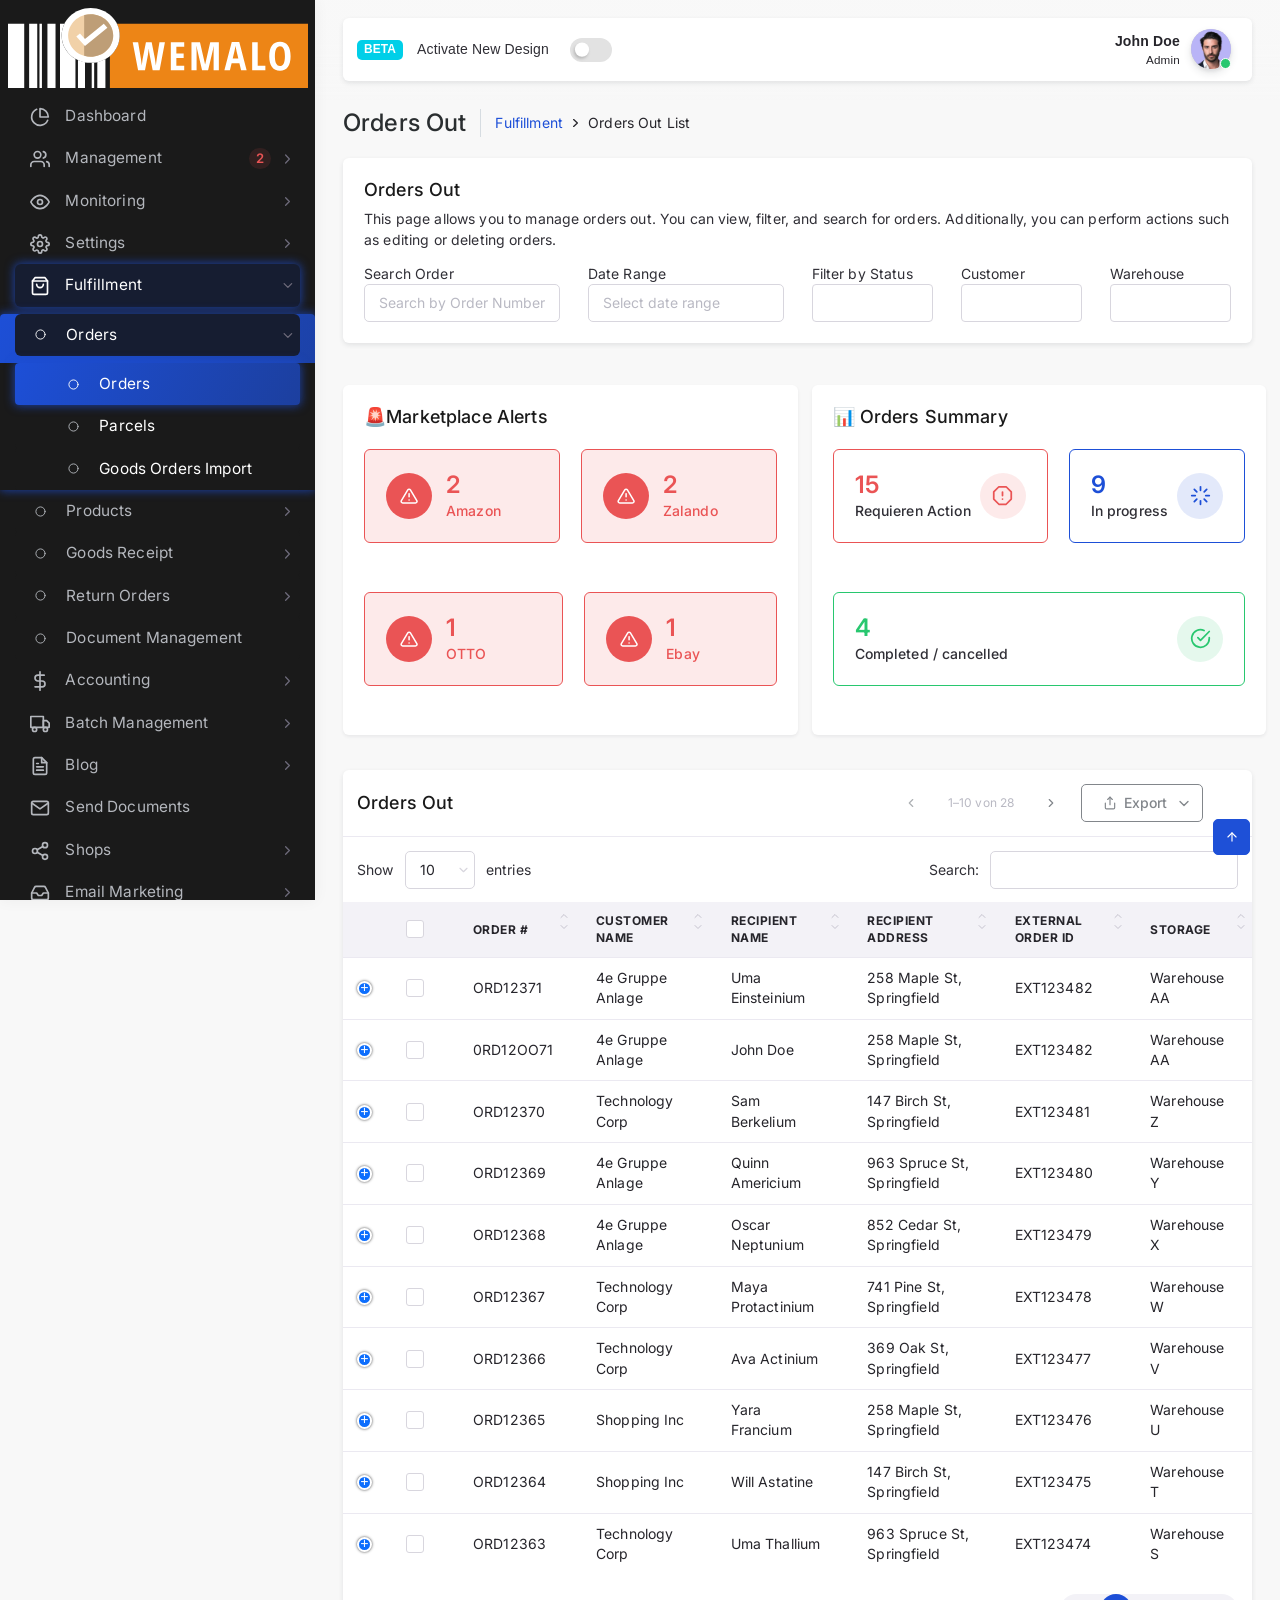
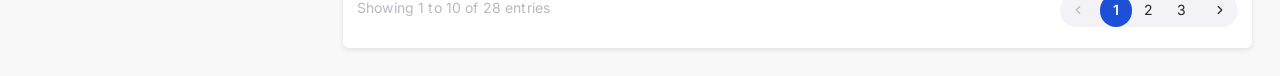
==== starter-kit/ltr/vertical-menu-template-semi-dark/ordersAdmin.html @ 0fb321f6 ""main"" ====
<!DOCTYPE html>
<html class="loading semi-dark-layout" lang="en" data-layout="semi-dark-layout" data-textdirection="ltr">
<!-- BEGIN: Head--> 

<head>
    <meta http-equiv="Content-Type" content="text/html; charset=UTF-8">
    <meta http-equiv="X-UA-Compatible" content="IE=edge">
    <meta name="viewport" content="width=device-width,initial-scale=1.0,user-scalable=0,minimal-ui">
    <title> Wemalo Action Board</title>
    <link rel="apple-touch-icon" href="../../../app-assets/images/ico/apple-icon-120.png">
    <link rel="shortcut icon" type="image/x-icon" href="../../../app-assets/images/ico/favicon.ico">
    <link href="https://fonts.googleapis.com/css2?family=Inter:ital,wght@0,300;0,400;0,500;0,600;1,400;1,500;1,600" rel="stylesheet">

    <!-- BEGIN: Vendor CSS-->
    <link rel="stylesheet" type="text/css" href="../../../app-assets/vendors/css/vendors.min.css">
    <link rel="stylesheet" type="text/css" href="../../../app-assets/vendors/css/vendors.min.css">
    <link rel="stylesheet" type="text/css" href="../../../app-assets/vendors/css/tables/datatable/dataTables.bootstrap5.min.css">
    <link rel="stylesheet" type="text/css" href="../../../app-assets/vendors/css/tables/datatable/responsive.bootstrap5.min.css">
    <link rel="stylesheet" type="text/css" href="../../../app-assets/vendors/css/tables/datatable/buttons.bootstrap5.min.css">
    <link rel="stylesheet" type="text/css" href="../../../app-assets/vendors/css/tables/datatable/rowGroup.bootstrap5.min.css">
    <link rel="stylesheet" type="text/css" href="../../../app-assets/vendors/css/pickers/flatpickr/flatpickr.min.css">
    <link rel="stylesheet" type="text/css" href="../../../app-assets/vendors/css/forms/select/select2.min.css">
    <!-- END: Vendor CSS-->

    <!-- BEGIN: Theme CSS-->
    <link rel="stylesheet" type="text/css" href="../../../app-assets/css/bootstrap.css">
    <link rel="stylesheet" type="text/css" href="../../../app-assets/css/bootstrap-extended.css">
    <link rel="stylesheet" type="text/css" href="../../../app-assets/css/colors.css">
    <link rel="stylesheet" type="text/css" href="../../../app-assets/css/components.css">
    <link rel="stylesheet" type="text/css" href="../../../app-assets/css/themes/semi-dark-layout.css">

    <!-- BEGIN: Page CSS-->
    <link rel="stylesheet" type="text/css" href="../../../app-assets/css/core/menu/menu-types/vertical-menu.css">
    <link rel="stylesheet" type="text/css" href="../../../app-assets/css/themes/semi-dark-layout.css">
    <!-- END: Page CSS-->

    <!-- BEGIN: Custom CSS-->
        <link rel="stylesheet" type="text/css" href="../../../../assets/css/style.css">
    <link rel="stylesheet" type="text/css" href="https://cdn.jsdelivr.net/npm/daterangepicker/daterangepicker.css" />
    <link href="https://cdn.jsdelivr.net/npm/select2@4.1.0-rc.0/dist/css/select2.min.css" rel="stylesheet" />
    

    <!-- END: Custom CSS-->

</head>
<!-- END: Head-->

<!-- BEGIN: Body-->

<body class="vertical-layout vertical-menu-modern  navbar-floating footer-static  " data-open="click" data-menu="vertical-menu-modern" data-col="">

    <!-- BEGIN: Header-->
    <nav class="header-navbar navbar navbar-expand-lg align-items-center floating-nav navbar-light navbar-shadow">
        <div class="navbar-container d-flex content">
            <div class="bookmark-wrapper d-flex align-items-center">
                <ul class="nav navbar-nav d-xl-none">
                    <li class="nav-item"><a class="nav-link menu-toggle" href="#"><i class="ficon" data-feather="menu"></i></a></li>
                </ul>
            </div>
                       <!-- ▼▼▼ NEW DESIGN TOGGLE ▼▼▼ -->
            <div class="bookmark-wrapper d-flex align-items-center">
                <ul class="nav navbar-nav align-items-center">
                    <li class="nav-item d-flex align-items-center">
                        <div class="d-flex align-items-end me-2">
                            <span class="badge bg-info me-1">BETA</span>
                            <span class="toggle-label user-name">Activate New Design</span>
                        </div>
                        <div class="form-check form-switch">
                            <input class="form-check-input" type="checkbox" role="switch" id="new-design-switch-nav">
                        </div>
                    </li>
                </ul>
            </div>
                
                <!-- ▲▲▲ END NEW DESIGN TOGGLE▲▲ -->
            <ul class="nav navbar-nav align-items-center ms-auto">
                <li class="nav-item dropdown dropdown-user"><a class="nav-link dropdown-toggle dropdown-user-link" id="dropdown-user" href="#" data-bs-toggle="dropdown" aria-haspopup="true" aria-expanded="false">
                        <div class="user-nav d-sm-flex d-none"><span class="user-name fw-bolder">John Doe</span><span class="user-status">Admin</span></div><span class="avatar"><img class="round" src="../../../app-assets/images/portrait/small/avatar-s-11.jpg" alt="avatar" height="40" width="40"><span class="avatar-status-online"></span></span>
                    </a>
                    <div class="dropdown-menu dropdown-menu-end" aria-labelledby="dropdown-user"><a class="dropdown-item" href="#"><i class="me-50" data-feather="user"></i> Profile</a><a class="dropdown-item" href="#"><i class="me-50" data-feather="help-circle"></i> FAQ</a><a class="dropdown-item" href="#"><i class="me-50" data-feather="power"></i> Logout</a>
                    </div>
                </li>
            </ul>
        </div>
    </nav>
    <!-- END: Header-->


    <!-- BEGIN: Main Menu-->
    <div class="main-menu menu-fixed menu-dark menu-accordion menu-shadow" data-scroll-to-active="true">
        <div class="navbar-header" style=" background-image: url('../../../../app-assets/images/logo/logo.svg'); background-size: cover; align-content: center; width: 300px; height: 80px; margin-left: 8px; margin-top: 8px;">
        </div>
        <div class="shadow-bottom"></div>
        <div class="main-menu-content">
            <ul class="navigation navigation-main" id="main-menu-navigation" data-menu="menu-navigation">
                <li class=" nav-item"><a class="d-flex align-items-center" href="#"><i data-feather="pie-chart"></i><span class="menu-title text-truncate" data-i18n="Dashboard">Dashboard</span></a>
                </li>
                <li class=" nav-item"><a class="d-flex align-items-center" href="#"><i data-feather="users"></i><span class="menu-title text-truncate" data-i18n="Management">Management</span><span class="badge badge-light-danger rounded-pill ms-auto me-1">2</span></a>
                    <ul class="menu-content">
                        <li><a class="d-flex align-items-center" href="#"><i data-feather="circle"></i><span class="menu-item text-truncate" data-i18n="Warehouse">Warehouse</span></a>
                        </li>
                        <li><a class="d-flex align-items-center" href="#"><i data-feather="circle"></i><span class="menu-item text-truncate" data-i18n="Clients">Clients</span></a>
                        </li>
                        <li><a class="d-flex align-items-center" href="#"><i data-feather="circle"></i><span class="menu-item text-truncate" data-i18n="Aministrators">Administrators</span></a>
                        </li>
                    </ul>
                </li>
                <li class=" nav-item"><a class="d-flex align-items-center" href="#"><i data-feather="eye"></i><span class="menu-title text-truncate" data-i18n="Monitoring">Monitoring</span></a>
                    <ul class="menu-content">
                        <li><a class="d-flex align-items-center" href="#"><i data-feather="circle"></i><span class="menu-item text-truncate" data-i18n="Item Failed">Item Failed</span></a>
                        </li>
                    </ul>
                </li>
                <li class=" nav-item"><a class="d-flex align-items-center" href="#"><i data-feather="settings"></i><span class="menu-title text-truncate" data-i18n="Settings">Settings</span></a>
                    <ul class="menu-content">
                        <li><a class="d-flex align-items-center" href="#"><i data-feather="circle"></i><span class="menu-item text-truncate" data-i18n="Aplication Configuratiod">Aplication Configuration</span></a></li>
                        <li><a class="d-flex align-items-center" href="#"><i data-feather="circle"></i><span class="menu-item text-truncate" data-i18n="Role Management">Role Management</span></a></li>
                        <li><a class="d-flex align-items-center" href="#"><i data-feather="circle"></i><span class="menu-item text-truncate" data-i18n="Wemalo Instances">Wemalo Instances</span></a></li>
                        <li><a class="d-flex align-items-center" href="#"><i data-feather="circle"></i><span class="menu-item text-truncate" data-i18n="Bookmark Infod">Bookmark Info</span></a></li>
                        <li><a class="d-flex align-items-center" href="#"><i data-feather="circle"></i><span class="menu-item text-truncate" data-i18n="Email Template">Email Template</span></a></li>
                        <li><a class="d-flex align-items-center" href="#"><i data-feather="circle"></i><span class="menu-item text-truncate" data-i18n="Planio Instances">Planio Instances</span></a></li>
                        <li><a class="d-flex align-items-center" href="#"><i data-feather="circle"></i><span class="menu-item text-truncate" data-i18n="Translation Configurator">Translation Configurator</span></a></li>
                        <li><a class="d-flex align-items-center" href="#"><i data-feather="circle"></i><span class="menu-item text-truncate" data-i18n="Groups">Groups</span></a></li>
                        <li><a class="d-flex align-items-center" href="#"><i data-feather="circle"></i><span class="menu-item text-truncate" data-i18n="Import Templates">Import Templates</span></a></li>
                        <li><a class="d-flex align-items-center" href="#"><i data-feather="circle"></i><span class="menu-item text-truncate" data-i18n="Bill Position">Bill Position</span></a></li>
                    </ul>
                </li>
                <li class=" active nav-item"><a class="d-flex align-items-center has-sub" href="#"><i data-feather="shopping-bag"></i><span class="menu-title text-truncate" data-i18n="Settings">Fulfillment</span></a>
                    <ul class="menu-content">
                        <li class="active"><a class="d-flex align-items-cente" href="#"><i data-feather="circle"></i><span class="menu-item text-truncate" data-i18n="Orders">Orders</span></a>
                            <ul class="menu-content">
                                <li class="active">
                                    <a class="d-flex align-items-center" href="../../../starter-kit/ltr/vertical-menu-template-semi-dark/ordersAdmin.html"><i data-feather="circle"></i><span class="menu-item text-truncate" data-i18n="Orders">Orders</span></a>
                                </li>
                                <li>
                                    <a class="d-flex align-items-center" href="../../../starter-kit/ltr/vertical-menu-template-semi-dark/parcelsAdmin.html"><i data-feather="circle"></i><span class="menu-item text-truncate" data-i18n="Parcels">Parcels</span></a>
                                </li>
                                <li>
                                    <a class="d-flex align-items-center" href="#"><i data-feather="circle"></i><span class="menu-item text-truncate" data-i18n="Goods Orders Import">Goods Orders Import</span></a>
                                </li>
                            </ul>   
                        </li>
                        <li><a class="d-flex align-items-cente" href="#"><i data-feather="circle"></i><span class="menu-item text-truncate" data-i18n="Products">Products</span></a>
                            <ul class="menu-content">
                                <li>
                                    <a class="d-flex align-items-center" href="../../../starter-kit/ltr/vertical-menu-template-semi-dark/products/products-list-Admin.html"><i data-feather="circle"></i><span class="menu-item text-truncate" data-i18n="Product List">Product List</span></a>
                                </li>
                                <li>
                                    <a class="d-flex align-items-center" href="#"><i data-feather="circle"></i><span class="menu-item text-truncate" data-i18n="Inventory List">Inventory list</span></a>
                                </li>
                                <li>
                                    <a class="d-flex align-items-center" href="#"><i data-feather="circle"></i><span class="menu-item text-truncate" data-i18n="GeoData Import">GeoData Import</span></a>
                                </li>
                                <li>
                                    <a class="d-flex align-items-center" href="#"><i data-feather="circle"></i><span class="menu-item text-truncate" data-i18n="Product Import">Product Import</span></a>
                                </li>
                                <li>
                                    <a class="d-flex align-items-center" href="#"><i data-feather="circle"></i><span class="menu-item text-truncate" data-i18n="Product Bundle Import">Product Bundle Import</span></a>
                                </li>
                                <li>
                                    <a class="d-flex align-items-center" href="#"><i data-feather="circle"></i><span class="menu-item text-truncate" data-i18n="Product Attributes">Product Attributes</span></a>
                                </li>
                            </ul>   
                        </li>
                        <li><a class="d-flex align-items-cente" href="#"><i data-feather="circle"></i><span class="menu-item text-truncate" data-i18n="Goods Receipt">Goods Receipt</span></a>
                            <ul class="menu-content">
                                <li>
                                    <a class="d-flex align-items-center" href="#"><i data-feather="circle"></i><span class="menu-item text-truncate" data-i18n="Goods Receipt List">Goods Receipt List</span></a>
                                </li>
                                <li>
                                    <a class="d-flex align-items-center" href="#"><i data-feather="circle"></i><span class="menu-item text-truncate" data-i18n="Goods Receipt Import">Goods Receipt Import</span></a>
                                </li>
                            </ul>   
                        </li>
                        <li><a class="d-flex align-items-cente" href="#"><i data-feather="circle"></i><span class="menu-item text-truncate" data-i18n="Return Orders">Return Orders</span></a>
                            <ul class="menu-content">
                                <li>
                                    <a class="d-flex align-items-center" href="#"><i data-feather="circle"></i><span class="menu-item text-truncate" data-i18n="Return Order List">Return Order List</span></a>
                                </li>
                            </ul>   
                        </li>
                        <li>
                            <a class="d-flex align-items-center" href="#"><i data-feather="circle"></i><span class="menu-item text-truncate" data-i18n="Document Management">Document Management</span></a>
                        </li>
                    </ul>
                </li>
                <li class=" nav-item"><a class="d-flex align-items-center has-sub" href="#"><i data-feather="dollar-sign"></i><span class="menu-title text-truncate" data-i18n="Accounting">Accounting</span></a>
                    <ul class="menu-content">
                                <li>
                                    <a class="d-flex align-items-center" href="#"><i data-feather="circle"></i><span class="menu-item text-truncate" data-i18n="Cost Overview">Cost Overview</span></a>
                                </li>
                                <li>
                                    <a class="d-flex align-items-center" href="#"><i data-feather="circle"></i><span class="menu-item text-truncate" data-i18n="Invoices">Invoices</span></a>
                                    <ul class="menu-content">
                                        <li>
                                            <a class="d-flex align-items-center" href="#"><i data-feather="circle"></i><span class="menu-item text-truncate" data-i18n="Invoice Preview">Invoice Preview</span></a>
                                        </li>
                                        <li>
                                            <a class="d-flex align-items-center" href="#"><i data-feather="circle"></i><span class="menu-item text-truncate" data-i18n="Custom Invoice">Custom Invoice</span></a>
                                        </li>
                                        <li>
                                            <a class="d-flex align-items-center" href="#"><i data-feather="circle"></i><span class="menu-item text-truncate" data-i18n="Upload Invoice">Upload Invoice</span></a>
                                        </li>
                                        <li>
                                            <a class="d-flex align-items-center" href="#"><i data-feather="circle"></i><span class="menu-item text-truncate" data-i18n="Custom Credit">Custom Credit</span></a>
                                        </li>
                                        <li>
                                            <a class="d-flex align-items-center" href="#"><i data-feather="circle"></i><span class="menu-item text-truncate" data-i18n="Invoice List">Invoice List</span></a>
                                        </li>
                                        <li>
                                            <a class="d-flex align-items-center" href="#"><i data-feather="circle"></i><span class="menu-item text-truncate" data-i18n="Credit List">Credit List</span></a>
                                        </li>
                                    </ul>
                                </li>
                                <li>
                                    <a class="d-flex align-items-center" href="#"><i data-feather="circle"></i><span class="menu-item text-truncate" data-i18n="Templates">Templates</span></a>
                                    <ul class="menu-content">
                                        <li>
                                            <a class="d-flex align-items-center" href="#"><i data-feather="circle"></i><span class="menu-item text-truncate" data-i18n="Invoice Templates">Invoice Templates</span></a>
                                        </li>
                                        <li>
                                            <a class="d-flex align-items-center" href="#"><i data-feather="circle"></i><span class="menu-item text-truncate" data-i18n="Packaging Materials">Packaging Materials</span></a>
                                        </li>
                                        <li>
                                            <a class="d-flex align-items-center" href="#"><i data-feather="circle"></i><span class="menu-item text-truncate" data-i18n="Shipping Dispatchers">Shipping Dispatchers</span></a>
                                        </li>
                                        <li>
                                            <a class="d-flex align-items-center" href="#"><i data-feather="circle"></i><span class="menu-item text-truncate" data-i18n="Shipping Dispatcher Import Prices">Shipping Dispatcher Import Prices</span></a>
                                        </li>
                                        <li>
                                            <a class="d-flex align-items-center" href="#"><i data-feather="circle"></i><span class="menu-item text-truncate" data-i18n="Import Shipping Dispatcher Prices">Import Shipping Dispatcher Prices</span></a>
                                        </li>
                                        <li>
                                            <a class="d-flex align-items-center" href="#"><i data-feather="circle"></i><span class="menu-item text-truncate" data-i18n="Performed Services">Performed Services</span></a>
                                        </li>
                                    </ul>
                                </li>
                                <li>
                                    <a class="d-flex align-items-center" href="#"><i data-feather="circle"></i><span class="menu-item text-truncate" data-i18n="Receipts">Receipts</span></a>
                                </li>
                                <li>
                                    <a class="d-flex align-items-center" href="#"><i data-feather="circle"></i><span class="menu-item text-truncate" data-i18n="Aditional Customs Services">Aditional Customs Services</span></a>
                                </li>
                    </ul> 
                </li>
                <li class=" nav-item"><a class="d-flex align-items-center has-sub" href="#"><i data-feather="truck"></i><span class="menu-title text-truncate" data-i18n="Batch Management">Batch Management</span></a>
                    <ul class="menu-content">
                        <li><a class="d-flex align-items-center" href="#"><i data-feather="circle"></i><span class="menu-item text-truncate" data-i18n="Batch Inventory">Batch Inventory</span></a>
                        </li>
                        <li><a class="d-flex align-items-center" href="#"><i data-feather="circle"></i><span class="menu-item text-truncate" data-i18n="List Batch & BBD Report">List Batch & BBD Report</span></a>
                        </li>
                        <li><a class="d-flex align-items-center" href="#"><i data-feather="circle"></i><span class="menu-item text-truncate" data-i18n="New Batch & BBD Reportt">New Batch & BBD Report</span></a>
                        </li>
                    </ul>
                </li>
                <li class=" nav-item"><a class="d-flex align-items-center has-sub" href="#"><i data-feather="file-text"></i><span class="menu-title text-truncate" data-i18n="Blog">Blog</span></a>
                    <ul class="menu-content">
                        <li><a class="d-flex align-items-center" href="#"><i data-feather="circle"></i><span class="menu-item text-truncate" data-i18n="Blog Posts">Blog Posts</span></a>
                            <ul class="menu-content">
                                <li><a class="d-flex align-items-center" href="#"><i data-feather="circle"></i><span class="menu-item text-truncate" data-i18n="Blog">Blog</span></a>
                                </li>
                                <li><a class="d-flex align-items-center" href="#"><i data-feather="circle"></i><span class="menu-item text-truncate" data-i18n="FAQ">FAQ</span></a>
                                </li>
                            </ul>
                        </li>
                        <li><a class="d-flex align-items-center" href="#"><i data-feather="circle"></i><span class="menu-item text-truncate" data-i18n="New Blog Post">New Blog Post</span></a>
                        </li>
                    </ul>
                </li>
                <li class=" nav-item"><a class="d-flex align-items-center" href="#"><i data-feather="mail"></i><span class="menu-title text-truncate" data-i18n="Send Documents">Send Documents</span></a>
                </li>
                <li class=" nav-item"><a class="d-flex align-items-center" href="#"><i data-feather="share-2"></i><span class="menu-title text-truncate" data-i18n="Shops">Shops</span></a>
                    <ul class="menu-content">
                        <li><a class="d-flex align-items-center" href="#"><i data-feather="circle"></i><span class="menu-item text-truncate" data-i18n="JTL Connector">JTL Connector</span></a>
                        </li>
                        <li><a class="d-flex align-items-center" href="#"><i data-feather="circle"></i><span class="menu-item text-truncate" data-i18n="Shops Configurations">Shops Configurations</span></a>
                        </li>
                    </ul>
                </li>
                <li class=" nav-item"><a class="d-flex align-items-center has-sub" href="#"><i data-feather="inbox"></i><span class="menu-title text-truncate" data-i18n="Email Marketing">Email Marketing</span></a>
                    <ul class="menu-content">
                        <li><a class="d-flex align-items-center" href="#"><i data-feather="circle"></i><span class="menu-item text-truncate" data-i18n="Send Email">Send Email</span></a>
                        </li>
                        <li><a class="d-flex align-items-center" href="#"><i data-feather="circle"></i><span class="menu-item text-truncate" data-i18n="Email Group">Email Group</span></a>
                        </li>
                    </ul>
                </li>
                <li class=" nav-item"><a class="d-flex align-items-center has-sub" href="#"><i data-feather="shuffle"></i><span class="menu-title text-truncate" data-i18n="Product Stocks Transfer">Product Stocks Transfer</span></a>
                    <ul class="menu-content">
                        <li><a class="d-flex align-items-center" href="#"><i data-feather="circle"></i><span class="menu-item text-truncate" data-i18n="From another WEMALO">From another WEMALO</span></a>
                        </li>
                        <li><a class="d-flex align-items-center" href="#"><i data-feather="circle"></i><span class="menu-item text-truncate" data-i18n="From CVS data">From CVS data</span></a>
                        </li>
                    </ul>
                </li>
                <li class=" nav-item"><a class="d-flex align-items-center has-sub" href="#"><i data-feather="file-text"></i><span class="menu-title text-truncate" data-i18n="Reporting Area">Reporting Area</span></a>
                </li>
                <li class=" nav-item"><a class="d-flex align-items-center has-sub" href="#"><i data-feather="life-buoy"></i><span class="menu-title text-truncate" data-i18n="Support">Support</span></a>
                    <ul class="menu-content">
                        <li><a class="d-flex align-items-center" href="#"><i data-feather="circle"></i><span class="menu-item text-truncate" data-i18n="Ticket List">Ticket List </span></a>
                        </li>
                        <li><a class="d-flex align-items-center" href="#"><i data-feather="circle"></i><span class="menu-item text-truncate" data-i18n="Ticket Request">Ticket Request</span></a>
                        </li>
                    </ul>
                </li>
                <li class=" nav-item"><a class="d-flex align-items-center has-sub" href="#"><i data-feather="help-circle"></i><span class="menu-title text-truncate" data-i18n="FAQ">FAQ</span></a>
                </li>
                <li class=" nav-item"><a class="d-flex align-items-center has-sub" href="#"><i data-feather="file-text"></i><span class="menu-title text-truncate" data-i18n="Guideline">Guideline</span></a>
                </li>
            </ul>
        </div>
    </div>
    <!-- END: Main Menu-->

    <!-- BEGIN: Content-->
    <div class="app-content content ">
        <div class="content-overlay"></div>
        <div class="header-navbar-shadow"></div>
        <div class="content-wrapper">
            <div class="content-header row">
                <div class="content-header-left col-md-9 col-12 mb-2">
                    <div class="row breadcrumbs-top">
                        <div class="col-12">
                            <h2 class="content-header-title float-start mb-0">Orders Out</h2>
                            <div class="breadcrumb-wrapper">
                                <ol class="breadcrumb">
                                    <li class="breadcrumb-item"><a href="#">Fulfillment</a>
                                    </li>
                                    <li class="breadcrumb-item active">Orders Out List
                                    </li>
                                </ol>
                            </div>
                        </div>
                    </div>
                </div>
            </div>
            <div class="content-body">
                <!-- filters-->
                <div class="row">  
                    <div class="col-12 mb-50">
                        <div class="card">
                            <div class="card-body">
                                <h4>Orders Out</h4>
                                <p class="card-text">This page allows you to manage orders out. You can view, filter, and search for orders. Additionally, you can perform actions such as editing or deleting orders.</p>
                                <div class="row">
                                    <div class="col-md-3">
                                        <div class="form-group">
                                            <label for="search-order">Search Order</label>
                                            <input type="text" id="search-input" class="form-control" placeholder="Search by Order Number or Customer Name" />
                                        </div>
                                    </div>
                                    
                                    <div class="col-md-3">
                                        <div class="form-group">
                                            <label for="date-range">Date Range</label>
                                            <input type="text" id="date-range" class="form-control advanced-filter-input date-range-picker" placeholder="Select date range">
                                        </div>
                                    </div>
                                    <div class="col-md-2">
                                        <div class="dt-date">
                                            <label for="filter-status">Filter by Status</label>
                                            <select id="status-filter" class="form-select select2" multiple ></select>

                                        </div>
                                    </div>
                                    <div class="col-md-2">
                                        <div class="form-group">
                                            <label for="customer-filter">Customer</label>
                                            <select id="customer-filter" multiple class="form-select select2"></select>
                                        </div>
                                    </div>
                                    <div class="col-2">
                                        <div class="form-group">
                                            <label for="storage-filter">Warehouse</label>
                                            <select id="storage-filter" multiple class="form-select select2"></select>
                                        </div>
                                    </div>  
                                </div>
                            </div>  
                        </div>
                    </div>
                </div>
                <!-- end filters-->
                <!-- filters badges-->
                 <div class="row">
                    <div class="col-12 mb-50">
                        <div id="active-filters" class="d-flex flex-wrap"></div> 
                    </div>
                    <div class="d-flex align-items-center gap-2 flex-wrap">
                        <div id="active-filters" class="d-flex flex-wrap gap-1"></div>
                    </div>
                </div>
                <!-- end filters badges-->
                <!-- Cards Marketplace-->
                <div class="row mb-50 ">
                    <div class="col-12 d-flex align-items-start justify-content-between gap-1">
                        
                        
                        <div class="col-6">
                            <div class="card shadow-sm h-100">
                                <div class="card-header">
                                    <h4 class="card-title">🚨Marketplace Alerts</h4>
                                </div>
                                <div class="card-body">
                                    <div id="marketplace-alert-cards" class="d-flex flex-wrap gap-2">
                                        <p class="text-muted" id="no-marketplace-alerts">There are no critical alerts in the marketplaces.</p>
                                    </div>
                                </div>
                            </div>
                        </div>
                         <div class="col-6">
                            <div class="card shadow-sm h-100">
                                <div class="card-header">
                                    <h4 class="card-title">📊 Orders Summary</h4>
                                </div>
                                <div class="card-body">
                                    <div id="consolidated-cards-container" class="d-flex flex-wrap gap-2">
                                        </div>
                                </div>
                            </div>
                        </div>
                    </div>
                    <div class="col-12 mb-1" id="drill-down-section" style="display: none;">
                        <div class="card shadow-sm mb-0">
                            <div class="card-header">
                                <h4 class="card-title" id="drill-down-title"></h4>
                            </div>
                            <div class="card-body">
                                <div id="drill-down-cards-container" class="d-flex flex-wrap gap-1 mt-0">
                                    </div>
                            </div>
                        </div>
                    </div>
                </div>
                <!--END Cards Marketplace-->
                <div class="row">
                    <!-- Basic table --> 
                    <div class="col-12 d-flex align-items-start justify-content-between">
                        <div class="card">
                            <table class="datatables-basic table" id="orders-table" >
                            <thead>
                                <tr>
                                <th></th>
                                <th></th>
                                <th>id</th>
                                <th>Order #</th>
                                <th>Customer Name</th>
                                <th>Recipient Name</th>
                                <th>Recipient Address</th>
                                <th>External Order Id</th>
                                <th>Storage</th>
                                <th>Openet at</th>
                                <th>Last Update</th>
                                <th>Time Spent</th>
                                <th>Current Update</th>
                                <th>Status</th>
                                <th>Action</th>
                                </tr>
                            </thead>
                            </table>
                        </div>
                        </div>
                    <!--/ Basic table -->
                </div>
                <!-- Modal details-->
                    <div class="modal modal-slide-in sidebar-todo-modal fade" id="orderDetailModal" tabindex="-1" aria-labelledby="orderDetailModalLabel" aria-hidden="true">
                        <div class="modal-dialog sidebar-lg">
                            <div class="modal-content">
                            <div class="modal-header align-items-center">
                                    <h4 id="orderDetailModalLabel">Orden Details:</h4>
                                <div class="todo-item-action d-flex align-items-center justify-content-between ms-auto">
                                    <i data-feather="x" class="cursor-pointer" data-bs-dismiss="modal" stroke-width="3"></i>
                                </div>
                            </div>
                            <div class="modal-body flex-grow-1 pb-sm-0 pb-3">
                                <div class="d-flex justify-content-between align-items-center mb-1 mt-1">
                                    <h3 class="fw-bold">
                                    <span id="modalCustomerName" class="badge badge-light-primary border-primary fw-bold mb-1 al ">Customer Name</span>
                                    </h3>
                                    <a type="button" href="href="orderDetail.html?order_number=${full.order_number} class="btn btn-outline-primary waves-effect mb-1" id=""> <i data-feather="external-link" class="me-25"></i>All details</a>
                                </div>
                                <div class="d-flex justify-content-between align-items-center mb-1">
                                    <div class="d-flex align-items-center">
                                        <h4  class="fw-bold me-1">
                                            <span class="text-primary">Order</span>
                                            <span id="modalOrderNumber"></span>
                                        </h4>
                                        <h5>
                                        <span id="modalStatusBadge" class="badge"></span>
                                        </h5>
                                    </div>
                                    <div id="modal-dynamic-actions" class="d-flex align-items-center gap-25">
                                    </div>

                                </div>
                                <div class="d-flex align-items-start justify-content-between">
                                    <div>
                                    <p class="mb-1"><strong>External Order Id:</strong> <span id="modalExternalOrderId">#EXT12345</span><i data-feather="external-link" class="ms-25"></i></p>
                                    
                                    <p class="mb-1"><strong>Priority:</strong> <span id="modalPriority">High</span></p>
                                    <p class="mb-1"><strong>Marketplace:</strong> <span id="modalMarketplace">Marketplace</span></p>
                                    <p class="mb-1"><strong>Craetion Date:</strong> <span id="modalCreationDate">05.05.2025 12:12</span></p>
                                    </div>
                                    <div class="text-end">
                                    <p class="mb-1"><strong>Tracking N:</strong> <span id="modalTrackingNumber">09985053632911</span><i data-feather="external-link" class="ms-25"></i></p>
                                    <p class="mb-1"><strong>Dispatcher Profile:</strong> <span id="modalDispatcherProfile">-</span></p>
                                    <p class="mb-1"><span id="modalCarrierInfo"><img src="" alt="DHL" class="me-1" height="16"> DHL WaPo mit Retoure</span></p>
                                    </div>
                                </div>
                                <div class="row">
                                    <div id="itemsCol" class="col-lg-8 col-md-8 col-sm-12">
                                       <div class="card shadow-none border-primary mb-2 h-100">
                                            <div class="card-header d-flex align-items-center justify-content-between border-bottom">
                                                <h4 class="fw-bold mb-1">Items</h4>
                                            </div>
                                            <div class="card-body mt-1">
                                                <!-- columns header -->
                                                <div class="d-flex align-items-center justify-content-between mb-50">
                                                    <span class="fw-bold">Article</span>
                                                    <div class="text-end">
                                                        <span class="fw-bold me-3">Qty</span>
                                                        <span class="fw-bold">Unit Price</span>
                                                    </div>
                                                </div>
                                                <!-- items -->
                                                <div id="itemsListContainer"></div>
                                                    <p id="itemsEmptyState" class="text-center text-muted">Any product added.</p>
                                                <nav id="itemsPaginationNav" class="d-flex justify-content-end my-2">
                                                <ul class="pagination pagination-sm mb-0"></ul>
                                                </nav>
                                                <!--total rsume-->
                                                <div class="d-flex justify-content-between border-top pt-2">
                                                    <div><strong>Total Items:</strong> <span id="itemsCount">0</span></div>
                                                    <div><strong>Total Price:</strong> <span id="itemsTotalPrice">0.00</span> €</div>
                                                </div>
                                            </div>
                                        </div>
                                    </div>
                                    <div id="parcelsCol"  class="col-lg-4 col-md-4 col-sm-12">
                                        <div class="card shadow-none border-primary h-100 mb-2">
                                            <div class="card-header  border-bottom">
                                                <div class="d-flex align-items-center justify-content-between">
                                                    <h4 class="fw-bold mb-1">Parcels</h4>
                                                </div>
                                            </div>
                                            <div class="card-body">
                                                <div class="d-flex justify-content-between mt-50">
                                                    <h4>
                                                    <div id="parcelsSummaryBadge" class="badge badge-light-primary border-primary">
                                                        0 Parcels / 0 Items
                                                    </div>
                                                    </h4> 
                                                </div>
                                                <div class="d-flex justify-content-between mt-25 pb-50">
                                                    <div id="parcelsListContainer">  
                                                    </div>
                                                    <p id="parcelsEmptyState" class="text-center text-muted">Any parcels added.</p> 
                                                </div>
                                                <div class="text-end">
                                                    <nav id="parcelsPaginationNav" >
                                                        <ul class="pagination"></ul>
                                                    </nav>
                                                </div>
                                            </div>
                                        </div>
                                    </div>
                                </div>
                            </div>
                            <div class="modal-footer">
                                <div class="me-1 justify-content-between">
                                    <button type="button" class="btn btn-sm btn-flat-secondary" id="modal-prev-order">
                                        <i data-feather="chevron-left"></i>
                                        Previus
                                    </button>
                                    <button type="button" class="btn btn-sm btn-flat-secondary" id="modal-next-order">
                                        Next
                                        <i data-feather="chevron-right"></i>
                                    </button>
                                </div>
                            </div>
                        </div>
                        </div>
                
                    </div>
                <!--end Modal modal details -->
                        <!-- =================================================================
                            CONFIRMATION NEW DESIGN MODAL-
                            ================================================================= -->
                        <div class="modal fade" id="newDesignConfirmModal" tabindex="-1" aria-labelledby="newDesignConfirmModalLabel" aria-hidden="true">
                        <div class="modal-dialog modal-dialog-centered">
                            <div class="modal-content">
                            <div class="modal-header">
                                <h5 class="modal-title" id="newDesignConfirmModalLabel">Switch to the New Design</h5>
                                <button type="button" class="btn-close" data-bs-dismiss="modal" aria-label="Close"></button>
                            </div>
                            <div class="modal-body">
                                <p>The view will be switched to the new version. You can switch back to the current view at any time.</p>
                            </div>
                            <div class="modal-footer">
                                <button type="button" class="btn btn-outline-secondary" data-bs-dismiss="modal">Cancel</button>
                                <button type="button" class="btn btn-primary" id="confirm-new-design-btn">Switch to New Design</button>
                            </div>
                            </div>
                        </div>
                        </div>
                    <!-- ED CONFIRMATION NEW DESIGN MODAL-->
                </div>
            </div>
        </div>
    <!-- END: Content-->

    <div class="sidenav-overlay"></div>
    <div class="drag-target"></div>

    <!-- BEGIN: Footer-->
    <button class="btn btn-primary btn-icon scroll-top" type="button"><i data-feather="arrow-up"></i></button>
    <!-- END: Footer-->

    <!-- BEGIN: Vendor JS-->
    <script src="../../../app-assets/vendors/js/vendors.min.js"></script>
    <!-- BEGIN Vendor JS-->

    <!-- BEGIN: Page Vendor JS-->
     <script src="https://cdnjs.cloudflare.com/ajax/libs/moment.js/2.29.4/moment.min.js"></script>
    <script src="../../../app-assets/vendors/js/tables/datatable/jquery.dataTables.min.js"></script>
    <script src="../../../app-assets/vendors/js/tables/datatable/dataTables.bootstrap5.min.js"></script>
    <script src="../../../app-assets/vendors/js/tables/datatable/dataTables.responsive.min.js"></script>
    <script src="../../../app-assets/vendors/js/tables/datatable/responsive.bootstrap5.min.js"></script>
    <script src="../../../app-assets/vendors/js/tables/datatable/datatables.checkboxes.min.js"></script>
    <script src="../../../app-assets/vendors/js/tables/datatable/datatables.buttons.min.js"></script>
    <script src="../../../app-assets/vendors/js/tables/datatable/jszip.min.js"></script>
    <script src="../../../app-assets/vendors/js/tables/datatable/pdfmake.min.js"></script>
    <script src="../../../app-assets/vendors/js/tables/datatable/vfs_fonts.js"></script>
    <script src="../../../app-assets/vendors/js/tables/datatable/buttons.html5.min.js"></script>
    <script src="../../../app-assets/vendors/js/tables/datatable/buttons.print.min.js"></script>
    <script src="../../../app-assets/vendors/js/tables/datatable/dataTables.rowGroup.min.js"></script>
    <script src="https://cdn.jsdelivr.net/npm/flatpickr"></script>
    <script src="../../../app-assets/vendors/js/forms/select/select2.full.min.js"></script>
     <script src="../../../app-assets/js/scripts/filters/reusable-filters.js"></script>
    <!-- END: Page Vendor JS-->

    <!-- BEGIN: Theme JS-->
    <script src="../../../app-assets/js/core/app-menu.min.js"></script>
    <script src="../../../app-assets/js/core/app.min.js"></script>
    <script src="../../../app-assets/js/scripts/customizer.min.js"></script>
    <!-- END: Theme JS-->

    <!-- BEGIN: Page JS-->
    <script src="../../../../app-assets/vendors/js/pickers/flatpickr/flatpickr.min.js"></script>
        <script type="text/javascript" src="https://cdn.jsdelivr.net/npm/daterangepicker/daterangepicker.min.js"></script>
    
    <script src="../../../app-assets/js/scripts/tables/orders-list.js"></script>
        <script src="../../../app-assets/js/scripts/products/feedback-fab.js"></script>
    
    <script src="../../../app-assets/js/scripts/forms/form-select2.js"></script>
    <!-- END: Page JS-->

    <script>
        $(window).on('load', function() {
            if (feather) {
                feather.replace({
                    width: 14,
                    height: 14
                });
            }
        })
    </script>
</body>
<!-- END: Body-->

</html>
---- app-assets/vendors/css/tables/datatable/responsive.bootstrap5.min.css ----
/* 2.2.9 */
table.dataTable.dtr-inline.collapsed>tbody>tr>td.child,table.dataTable.dtr-inline.collapsed>tbody>tr>th.child,table.dataTable.dtr-inline.collapsed>tbody>tr>td.dataTables_empty{cursor:default !important}table.dataTable.dtr-inline.collapsed>tbody>tr>td.child:before,table.dataTable.dtr-inline.collapsed>tbody>tr>th.child:before,table.dataTable.dtr-inline.collapsed>tbody>tr>td.dataTables_empty:before{display:none !important}table.dataTable.dtr-inline.collapsed>tbody>tr>td.dtr-control,table.dataTable.dtr-inline.collapsed>tbody>tr>th.dtr-control{position:relative;padding-left:30px;cursor:pointer}table.dataTable.dtr-inline.collapsed>tbody>tr>td.dtr-control:before,table.dataTable.dtr-inline.collapsed>tbody>tr>th.dtr-control:before{top:50%;left:5px;height:1em;width:1em;margin-top:-9px;display:block;position:absolute;color:white;border:.15em solid white;border-radius:1em;box-shadow:0 0 .2em #444;box-sizing:content-box;text-align:center;text-indent:0 !important;font-family:"Courier New",Courier,monospace;line-height:1em;content:"+";background-color:#0d6efd}table.dataTable.dtr-inline.collapsed>tbody>tr.parent>td.dtr-control:before,table.dataTable.dtr-inline.collapsed>tbody>tr.parent>th.dtr-control:before{content:"-";background-color:#d33333}table.dataTable.dtr-inline.collapsed.compact>tbody>tr>td.dtr-control,table.dataTable.dtr-inline.collapsed.compact>tbody>tr>th.dtr-control{padding-left:27px}table.dataTable.dtr-inline.collapsed.compact>tbody>tr>td.dtr-control:before,table.dataTable.dtr-inline.collapsed.compact>tbody>tr>th.dtr-control:before{left:4px;height:14px;width:14px;border-radius:14px;line-height:14px;text-indent:3px}table.dataTable.dtr-column>tbody>tr>td.dtr-control,table.dataTable.dtr-column>tbody>tr>th.dtr-control,table.dataTable.dtr-column>tbody>tr>td.control,table.dataTable.dtr-column>tbody>tr>th.control{position:relative;cursor:pointer}table.dataTable.dtr-column>tbody>tr>td.dtr-control:before,table.dataTable.dtr-column>tbody>tr>th.dtr-control:before,table.dataTable.dtr-column>tbody>tr>td.control:before,table.dataTable.dtr-column>tbody>tr>th.control:before{top:50%;left:50%;height:.8em;width:.8em;margin-top:-0.5em;margin-left:-0.5em;display:block;position:absolute;color:white;border:.15em solid white;border-radius:1em;box-shadow:0 0 .2em #444;box-sizing:content-box;text-align:center;text-indent:0 !important;font-family:"Courier New",Courier,monospace;line-height:1em;content:"+";background-color:#0d6efd}table.dataTable.dtr-column>tbody>tr.parent td.dtr-control:before,table.dataTable.dtr-column>tbody>tr.parent th.dtr-control:before,table.dataTable.dtr-column>tbody>tr.parent td.control:before,table.dataTable.dtr-column>tbody>tr.parent th.control:before{content:"-";background-color:#d33333}table.dataTable>tbody>tr.child{padding:.5em 1em}table.dataTable>tbody>tr.child:hover{background:transparent !important}table.dataTable>tbody>tr.child ul.dtr-details{display:inline-block;list-style-type:none;margin:0;padding:0}table.dataTable>tbody>tr.child ul.dtr-details>li{border-bottom:1px solid #efefef;padding:.5em 0}table.dataTable>tbody>tr.child ul.dtr-details>li:first-child{padding-top:0}table.dataTable>tbody>tr.child ul.dtr-details>li:last-child{border-bottom:none}table.dataTable>tbody>tr.child span.dtr-title{display:inline-block;min-width:75px;font-weight:bold}div.dtr-modal{position:fixed;box-sizing:border-box;top:0;left:0;height:100%;width:100%;z-index:100;padding:10em 1em}div.dtr-modal div.dtr-modal-display{position:absolute;top:0;left:0;bottom:0;right:0;width:50%;height:50%;overflow:auto;margin:auto;z-index:102;overflow:auto;background-color:#f5f5f7;border:1px solid black;border-radius:.5em;box-shadow:0 12px 30px rgba(0, 0, 0, 0.6)}div.dtr-modal div.dtr-modal-content{position:relative;padding:1em}div.dtr-modal div.dtr-modal-close{position:absolute;top:6px;right:6px;width:22px;height:22px;border:1px solid #eaeaea;background-color:#f9f9f9;text-align:center;border-radius:3px;cursor:pointer;z-index:12}div.dtr-modal div.dtr-modal-close:hover{background-color:#eaeaea}div.dtr-modal div.dtr-modal-background{position:fixed;top:0;left:0;right:0;bottom:0;z-index:101;background:rgba(0, 0, 0, 0.6)}@media screen and (max-width: 767px){div.dtr-modal div.dtr-modal-display{width:95%}}div.dtr-bs-modal table.table tr:first-child td{border-top:none}
---- app-assets/vendors/css/tables/datatable/buttons.bootstrap5.min.css ----
@keyframes dtb-spinner{100%{transform:rotate(360deg)}}@-o-keyframes dtb-spinner{100%{-o-transform:rotate(360deg);transform:rotate(360deg)}}@-ms-keyframes dtb-spinner{100%{-ms-transform:rotate(360deg);transform:rotate(360deg)}}@-webkit-keyframes dtb-spinner{100%{-webkit-transform:rotate(360deg);transform:rotate(360deg)}}@-moz-keyframes dtb-spinner{100%{-moz-transform:rotate(360deg);transform:rotate(360deg)}}div.dt-button-info{position:fixed;top:50%;left:50%;width:400px;margin-top:-100px;margin-left:-200px;background-color:white;border:2px solid #111;box-shadow:3px 3px 8px rgba(0, 0, 0, 0.3);border-radius:3px;text-align:center;z-index:21}div.dt-button-info h2{padding:.5em;margin:0;font-weight:normal;border-bottom:1px solid #ddd;background-color:#f3f3f3}div.dt-button-info>div{padding:1em}div.dt-button-collection-title{text-align:center;padding:.3em 0 .5em;font-size:.9em}div.dt-button-collection-title:empty{display:none}div.dt-button-collection{position:absolute;z-index:2001}div.dt-button-collection div.dropdown-menu{display:block;z-index:2002;min-width:100%}div.dt-button-collection div.dt-button-collection-title{background-color:white;border:1px solid rgba(0, 0, 0, 0.15)}div.dt-button-collection.fixed{position:fixed;top:50%;left:50%;margin-left:-75px;border-radius:0}div.dt-button-collection.fixed.two-column{margin-left:-200px}div.dt-button-collection.fixed.three-column{margin-left:-225px}div.dt-button-collection.fixed.four-column{margin-left:-300px}div.dt-button-collection>:last-child{display:block !important;-webkit-column-gap:8px;-moz-column-gap:8px;-ms-column-gap:8px;-o-column-gap:8px;column-gap:8px}div.dt-button-collection>:last-child>*{-webkit-column-break-inside:avoid;break-inside:avoid}div.dt-button-collection.two-column{width:400px}div.dt-button-collection.two-column>:last-child{padding-bottom:1px;-webkit-column-count:2;-moz-column-count:2;-ms-column-count:2;-o-column-count:2;column-count:2}div.dt-button-collection.three-column{width:450px}div.dt-button-collection.three-column>:last-child{padding-bottom:1px;-webkit-column-count:3;-moz-column-count:3;-ms-column-count:3;-o-column-count:3;column-count:3}div.dt-button-collection.four-column{width:600px}div.dt-button-collection.four-column>:last-child{padding-bottom:1px;-webkit-column-count:4;-moz-column-count:4;-ms-column-count:4;-o-column-count:4;column-count:4}div.dt-button-collection .dt-button{border-radius:0}div.dt-button-collection.fixed{max-width:none}div.dt-button-collection.fixed:before,div.dt-button-collection.fixed:after{display:none}div.dt-button-background{position:fixed;top:0;left:0;width:100%;height:100%;z-index:999}@media screen and (max-width: 767px){div.dt-buttons{float:none;width:100%;text-align:center;margin-bottom:.5em}div.dt-buttons a.btn{float:none}}div.dt-buttons button.btn.processing,div.dt-buttons div.btn.processing,div.dt-buttons a.btn.processing{color:rgba(0, 0, 0, 0.2)}div.dt-buttons button.btn.processing:after,div.dt-buttons div.btn.processing:after,div.dt-buttons a.btn.processing:after{position:absolute;top:50%;left:50%;width:16px;height:16px;margin:-8px 0 0 -8px;box-sizing:border-box;display:block;content:" ";border:2px solid #282828;border-radius:50%;border-left-color:transparent;border-right-color:transparent;animation:dtb-spinner 1500ms infinite linear;-o-animation:dtb-spinner 1500ms infinite linear;-ms-animation:dtb-spinner 1500ms infinite linear;-webkit-animation:dtb-spinner 1500ms infinite linear;-moz-animation:dtb-spinner 1500ms infinite linear}
---- app-assets/vendors/css/tables/datatable/rowGroup.bootstrap5.min.css ----
/* 1.1.3 */
table.dataTable tr.dtrg-group td{background-color:#e0e0e0}table.dataTable tr.dtrg-group.dtrg-level-0 td{font-weight:bold}table.dataTable tr.dtrg-group.dtrg-level-1 td,table.dataTable tr.dtrg-group.dtrg-level-2 td{background-color:#f0f0f0;padding-top:0.25em;padding-bottom:0.25em;padding-left:2em;font-size:0.9em}table.dataTable tr.dtrg-group.dtrg-level-2 td{background-color:#f3f3f3}
---- app-assets/vendors/css/pickers/flatpickr/flatpickr.min.css ----
.flatpickr-calendar{background:transparent;opacity:0;display:none;text-align:center;visibility:hidden;padding:0;-webkit-animation:none;animation:none;direction:ltr;border:0;font-size:14px;line-height:24px;border-radius:5px;position:absolute;width:307.875px;-webkit-box-sizing:border-box;box-sizing:border-box;-ms-touch-action:manipulation;touch-action:manipulation;background:#fff;-webkit-box-shadow:1px 0 0 #e6e6e6,-1px 0 0 #e6e6e6,0 1px 0 #e6e6e6,0 -1px 0 #e6e6e6,0 3px 13px rgba(0,0,0,0.08);box-shadow:1px 0 0 #e6e6e6,-1px 0 0 #e6e6e6,0 1px 0 #e6e6e6,0 -1px 0 #e6e6e6,0 3px 13px rgba(0,0,0,0.08)}.flatpickr-calendar.open,.flatpickr-calendar.inline{opacity:1;max-height:640px;visibility:visible}.flatpickr-calendar.open{display:inline-block;z-index:99999}.flatpickr-calendar.animate.open{-webkit-animation:fpFadeInDown 300ms cubic-bezier(.23,1,.32,1);animation:fpFadeInDown 300ms cubic-bezier(.23,1,.32,1)}.flatpickr-calendar.inline{display:block;position:relative;top:2px}.flatpickr-calendar.static{position:absolute;top:calc(100% + 2px)}.flatpickr-calendar.static.open{z-index:999;display:block}.flatpickr-calendar.multiMonth .flatpickr-days .dayContainer:nth-child(n+1) .flatpickr-day.inRange:nth-child(7n+7){-webkit-box-shadow:none !important;box-shadow:none !important}.flatpickr-calendar.multiMonth .flatpickr-days .dayContainer:nth-child(n+2) .flatpickr-day.inRange:nth-child(7n+1){-webkit-box-shadow:-2px 0 0 #e6e6e6,5px 0 0 #e6e6e6;box-shadow:-2px 0 0 #e6e6e6,5px 0 0 #e6e6e6}.flatpickr-calendar .hasWeeks .dayContainer,.flatpickr-calendar .hasTime .dayContainer{border-bottom:0;border-bottom-right-radius:0;border-bottom-left-radius:0}.flatpickr-calendar .hasWeeks .dayContainer{border-left:0}.flatpickr-calendar.hasTime .flatpickr-time{height:40px;border-top:1px solid #e6e6e6}.flatpickr-calendar.noCalendar.hasTime .flatpickr-time{height:auto}.flatpickr-calendar:before,.flatpickr-calendar:after{position:absolute;display:block;pointer-events:none;border:solid transparent;content:'';height:0;width:0;left:22px}.flatpickr-calendar.rightMost:before,.flatpickr-calendar.arrowRight:before,.flatpickr-calendar.rightMost:after,.flatpickr-calendar.arrowRight:after{left:auto;right:22px}.flatpickr-calendar.arrowCenter:before,.flatpickr-calendar.arrowCenter:after{left:50%;right:50%}.flatpickr-calendar:before{border-width:5px;margin:0 -5px}.flatpickr-calendar:after{border-width:4px;margin:0 -4px}.flatpickr-calendar.arrowTop:before,.flatpickr-calendar.arrowTop:after{bottom:100%}.flatpickr-calendar.arrowTop:before{border-bottom-color:#e6e6e6}.flatpickr-calendar.arrowTop:after{border-bottom-color:#fff}.flatpickr-calendar.arrowBottom:before,.flatpickr-calendar.arrowBottom:after{top:100%}.flatpickr-calendar.arrowBottom:before{border-top-color:#e6e6e6}.flatpickr-calendar.arrowBottom:after{border-top-color:#fff}.flatpickr-calendar:focus{outline:0}.flatpickr-wrapper{position:relative;display:inline-block}.flatpickr-months{display:-webkit-box;display:-webkit-flex;display:-ms-flexbox;display:flex}.flatpickr-months .flatpickr-month{background:transparent;color:rgba(0,0,0,0.9);fill:rgba(0,0,0,0.9);height:34px;line-height:1;text-align:center;position:relative;-webkit-user-select:none;-moz-user-select:none;-ms-user-select:none;user-select:none;overflow:hidden;-webkit-box-flex:1;-webkit-flex:1;-ms-flex:1;flex:1}.flatpickr-months .flatpickr-prev-month,.flatpickr-months .flatpickr-next-month{text-decoration:none;cursor:pointer;position:absolute;top:0;height:34px;padding:10px;z-index:3;color:rgba(0,0,0,0.9);fill:rgba(0,0,0,0.9)}.flatpickr-months .flatpickr-prev-month.flatpickr-disabled,.flatpickr-months .flatpickr-next-month.flatpickr-disabled{display:none}.flatpickr-months .flatpickr-prev-month i,.flatpickr-months .flatpickr-next-month i{position:relative}.flatpickr-months .flatpickr-prev-month.flatpickr-prev-month,.flatpickr-months .flatpickr-next-month.flatpickr-prev-month{/*
      /*rtl:begin:ignore*/left:0/*
      /*rtl:end:ignore*/}/*
      /*rtl:begin:ignore*/
/*
      /*rtl:end:ignore*/
.flatpickr-months .flatpickr-prev-month.flatpickr-next-month,.flatpickr-months .flatpickr-next-month.flatpickr-next-month{/*
      /*rtl:begin:ignore*/right:0/*
      /*rtl:end:ignore*/}/*
      /*rtl:begin:ignore*/
/*
      /*rtl:end:ignore*/
.flatpickr-months .flatpickr-prev-month:hover,.flatpickr-months .flatpickr-next-month:hover{color:#959ea9}.flatpickr-months .flatpickr-prev-month:hover svg,.flatpickr-months .flatpickr-next-month:hover svg{fill:#f64747}.flatpickr-months .flatpickr-prev-month svg,.flatpickr-months .flatpickr-next-month svg{width:14px;height:14px}.flatpickr-months .flatpickr-prev-month svg path,.flatpickr-months .flatpickr-next-month svg path{-webkit-transition:fill .1s;transition:fill .1s;fill:inherit}.numInputWrapper{position:relative;height:auto}.numInputWrapper input,.numInputWrapper span{display:inline-block}.numInputWrapper input{width:100%}.numInputWrapper input::-ms-clear{display:none}.numInputWrapper input::-webkit-outer-spin-button,.numInputWrapper input::-webkit-inner-spin-button{margin:0;-webkit-appearance:none}.numInputWrapper span{position:absolute;right:0;width:14px;padding:0 4px 0 2px;height:50%;line-height:50%;opacity:0;cursor:pointer;border:1px solid rgba(57,57,57,0.15);-webkit-box-sizing:border-box;box-sizing:border-box}.numInputWrapper span:hover{background:rgba(0,0,0,0.1)}.numInputWrapper span:active{background:rgba(0,0,0,0.2)}.numInputWrapper span:after{display:block;content:"";position:absolute}.numInputWrapper span.arrowUp{top:0;border-bottom:0}.numInputWrapper span.arrowUp:after{border-left:4px solid transparent;border-right:4px solid transparent;border-bottom:4px solid rgba(57,57,57,0.6);top:26%}.numInputWrapper span.arrowDown{top:50%}.numInputWrapper span.arrowDown:after{border-left:4px solid transparent;border-right:4px solid transparent;border-top:4px solid rgba(57,57,57,0.6);top:40%}.numInputWrapper span svg{width:inherit;height:auto}.numInputWrapper span svg path{fill:rgba(0,0,0,0.5)}.numInputWrapper:hover{background:rgba(0,0,0,0.05)}.numInputWrapper:hover span{opacity:1}.flatpickr-current-month{font-size:135%;line-height:inherit;font-weight:300;color:inherit;position:absolute;width:75%;left:12.5%;padding:7.48px 0 0 0;line-height:1;height:34px;display:inline-block;text-align:center;-webkit-transform:translate3d(0,0,0);transform:translate3d(0,0,0)}.flatpickr-current-month span.cur-month{font-family:inherit;font-weight:700;color:inherit;display:inline-block;margin-left:.5ch;padding:0}.flatpickr-current-month span.cur-month:hover{background:rgba(0,0,0,0.05)}.flatpickr-current-month .numInputWrapper{width:6ch;width:7ch\0;display:inline-block}.flatpickr-current-month .numInputWrapper span.arrowUp:after{border-bottom-color:rgba(0,0,0,0.9)}.flatpickr-current-month .numInputWrapper span.arrowDown:after{border-top-color:rgba(0,0,0,0.9)}.flatpickr-current-month input.cur-year{background:transparent;-webkit-box-sizing:border-box;box-sizing:border-box;color:inherit;cursor:text;padding:0 0 0 .5ch;margin:0;display:inline-block;font-size:inherit;font-family:inherit;font-weight:300;line-height:inherit;height:auto;border:0;border-radius:0;vertical-align:initial;-webkit-appearance:textfield;-moz-appearance:textfield;appearance:textfield}.flatpickr-current-month input.cur-year:focus{outline:0}.flatpickr-current-month input.cur-year[disabled],.flatpickr-current-month input.cur-year[disabled]:hover{font-size:100%;color:rgba(0,0,0,0.5);background:transparent;pointer-events:none}.flatpickr-current-month .flatpickr-monthDropdown-months{appearance:menulist;background:transparent;border:none;border-radius:0;box-sizing:border-box;color:inherit;cursor:pointer;font-size:inherit;font-family:inherit;font-weight:300;height:auto;line-height:inherit;margin:-1px 0 0 0;outline:none;padding:0 0 0 .5ch;position:relative;vertical-align:initial;-webkit-box-sizing:border-box;-webkit-appearance:menulist;-moz-appearance:menulist;width:auto}.flatpickr-current-month .flatpickr-monthDropdown-months:focus,.flatpickr-current-month .flatpickr-monthDropdown-months:active{outline:none}.flatpickr-current-month .flatpickr-monthDropdown-months:hover{background:rgba(0,0,0,0.05)}.flatpickr-current-month .flatpickr-monthDropdown-months .flatpickr-monthDropdown-month{background-color:transparent;outline:none;padding:0}.flatpickr-weekdays{background:transparent;text-align:center;overflow:hidden;width:100%;display:-webkit-box;display:-webkit-flex;display:-ms-flexbox;display:flex;-webkit-box-align:center;-webkit-align-items:center;-ms-flex-align:center;align-items:center;height:28px}.flatpickr-weekdays .flatpickr-weekdaycontainer{display:-webkit-box;display:-webkit-flex;display:-ms-flexbox;display:flex;-webkit-box-flex:1;-webkit-flex:1;-ms-flex:1;flex:1}span.flatpickr-weekday{cursor:default;font-size:90%;background:transparent;color:rgba(0,0,0,0.54);line-height:1;margin:0;text-align:center;display:block;-webkit-box-flex:1;-webkit-flex:1;-ms-flex:1;flex:1;font-weight:bolder}.dayContainer,.flatpickr-weeks{padding:1px 0 0 0}.flatpickr-days{position:relative;overflow:hidden;display:-webkit-box;display:-webkit-flex;display:-ms-flexbox;display:flex;-webkit-box-align:start;-webkit-align-items:flex-start;-ms-flex-align:start;align-items:flex-start;width:307.875px}.flatpickr-days:focus{outline:0}.dayContainer{padding:0;outline:0;text-align:left;width:307.875px;min-width:307.875px;max-width:307.875px;-webkit-box-sizing:border-box;box-sizing:border-box;display:inline-block;display:-ms-flexbox;display:-webkit-box;display:-webkit-flex;display:flex;-webkit-flex-wrap:wrap;flex-wrap:wrap;-ms-flex-wrap:wrap;-ms-flex-pack:justify;-webkit-justify-content:space-around;justify-content:space-around;-webkit-transform:translate3d(0,0,0);transform:translate3d(0,0,0);opacity:1}.dayContainer + .dayContainer{-webkit-box-shadow:-1px 0 0 #e6e6e6;box-shadow:-1px 0 0 #e6e6e6}.flatpickr-day{background:none;border:1px solid transparent;border-radius:150px;-webkit-box-sizing:border-box;box-sizing:border-box;color:#393939;cursor:pointer;font-weight:400;width:14.2857143%;-webkit-flex-basis:14.2857143%;-ms-flex-preferred-size:14.2857143%;flex-basis:14.2857143%;max-width:39px;height:39px;line-height:39px;margin:0;display:inline-block;position:relative;-webkit-box-pack:center;-webkit-justify-content:center;-ms-flex-pack:center;justify-content:center;text-align:center}.flatpickr-day.inRange,.flatpickr-day.prevMonthDay.inRange,.flatpickr-day.nextMonthDay.inRange,.flatpickr-day.today.inRange,.flatpickr-day.prevMonthDay.today.inRange,.flatpickr-day.nextMonthDay.today.inRange,.flatpickr-day:hover,.flatpickr-day.prevMonthDay:hover,.flatpickr-day.nextMonthDay:hover,.flatpickr-day:focus,.flatpickr-day.prevMonthDay:focus,.flatpickr-day.nextMonthDay:focus{cursor:pointer;outline:0;background:#e6e6e6;border-color:#e6e6e6}.flatpickr-day.today{border-color:#959ea9}.flatpickr-day.today:hover,.flatpickr-day.today:focus{border-color:#959ea9;background:#959ea9;color:#fff}.flatpickr-day.selected,.flatpickr-day.startRange,.flatpickr-day.endRange,.flatpickr-day.selected.inRange,.flatpickr-day.startRange.inRange,.flatpickr-day.endRange.inRange,.flatpickr-day.selected:focus,.flatpickr-day.startRange:focus,.flatpickr-day.endRange:focus,.flatpickr-day.selected:hover,.flatpickr-day.startRange:hover,.flatpickr-day.endRange:hover,.flatpickr-day.selected.prevMonthDay,.flatpickr-day.startRange.prevMonthDay,.flatpickr-day.endRange.prevMonthDay,.flatpickr-day.selected.nextMonthDay,.flatpickr-day.startRange.nextMonthDay,.flatpickr-day.endRange.nextMonthDay{background:#569ff7;-webkit-box-shadow:none;box-shadow:none;color:#fff;border-color:#569ff7}.flatpickr-day.selected.startRange,.flatpickr-day.startRange.startRange,.flatpickr-day.endRange.startRange{border-radius:50px 0 0 50px}.flatpickr-day.selected.endRange,.flatpickr-day.startRange.endRange,.flatpickr-day.endRange.endRange{border-radius:0 50px 50px 0}.flatpickr-day.selected.startRange + .endRange:not(:nth-child(7n+1)),.flatpickr-day.startRange.startRange + .endRange:not(:nth-child(7n+1)),.flatpickr-day.endRange.startRange + .endRange:not(:nth-child(7n+1)){-webkit-box-shadow:-10px 0 0 #569ff7;box-shadow:-10px 0 0 #569ff7}.flatpickr-day.selected.startRange.endRange,.flatpickr-day.startRange.startRange.endRange,.flatpickr-day.endRange.startRange.endRange{border-radius:50px}.flatpickr-day.inRange{border-radius:0;-webkit-box-shadow:-5px 0 0 #e6e6e6,5px 0 0 #e6e6e6;box-shadow:-5px 0 0 #e6e6e6,5px 0 0 #e6e6e6}.flatpickr-day.flatpickr-disabled,.flatpickr-day.flatpickr-disabled:hover,.flatpickr-day.prevMonthDay,.flatpickr-day.nextMonthDay,.flatpickr-day.notAllowed,.flatpickr-day.notAllowed.prevMonthDay,.flatpickr-day.notAllowed.nextMonthDay{color:rgba(57,57,57,0.3);background:transparent;border-color:transparent;cursor:default}.flatpickr-day.flatpickr-disabled,.flatpickr-day.flatpickr-disabled:hover{cursor:not-allowed;color:rgba(57,57,57,0.1)}.flatpickr-day.week.selected{border-radius:0;-webkit-box-shadow:-5px 0 0 #569ff7,5px 0 0 #569ff7;box-shadow:-5px 0 0 #569ff7,5px 0 0 #569ff7}.flatpickr-day.hidden{visibility:hidden}.rangeMode .flatpickr-day{margin-top:1px}.flatpickr-weekwrapper{float:left}.flatpickr-weekwrapper .flatpickr-weeks{padding:0 12px;-webkit-box-shadow:1px 0 0 #e6e6e6;box-shadow:1px 0 0 #e6e6e6}.flatpickr-weekwrapper .flatpickr-weekday{float:none;width:100%;line-height:28px}.flatpickr-weekwrapper span.flatpickr-day,.flatpickr-weekwrapper span.flatpickr-day:hover{display:block;width:100%;max-width:none;color:rgba(57,57,57,0.3);background:transparent;cursor:default;border:none}.flatpickr-innerContainer{display:block;display:-webkit-box;display:-webkit-flex;display:-ms-flexbox;display:flex;-webkit-box-sizing:border-box;box-sizing:border-box;overflow:hidden}.flatpickr-rContainer{display:inline-block;padding:0;-webkit-box-sizing:border-box;box-sizing:border-box}.flatpickr-time{text-align:center;outline:0;display:block;height:0;line-height:40px;max-height:40px;-webkit-box-sizing:border-box;box-sizing:border-box;overflow:hidden;display:-webkit-box;display:-webkit-flex;display:-ms-flexbox;display:flex}.flatpickr-time:after{content:"";display:table;clear:both}.flatpickr-time .numInputWrapper{-webkit-box-flex:1;-webkit-flex:1;-ms-flex:1;flex:1;width:40%;height:40px;float:left}.flatpickr-time .numInputWrapper span.arrowUp:after{border-bottom-color:#393939}.flatpickr-time .numInputWrapper span.arrowDown:after{border-top-color:#393939}.flatpickr-time.hasSeconds .numInputWrapper{width:26%}.flatpickr-time.time24hr .numInputWrapper{width:49%}.flatpickr-time input{background:transparent;-webkit-box-shadow:none;box-shadow:none;border:0;border-radius:0;text-align:center;margin:0;padding:0;height:inherit;line-height:inherit;color:#393939;font-size:14px;position:relative;-webkit-box-sizing:border-box;box-sizing:border-box;-webkit-appearance:textfield;-moz-appearance:textfield;appearance:textfield}.flatpickr-time input.flatpickr-hour{font-weight:bold}.flatpickr-time input.flatpickr-minute,.flatpickr-time input.flatpickr-second{font-weight:400}.flatpickr-time input:focus{outline:0;border:0}.flatpickr-time .flatpickr-time-separator,.flatpickr-time .flatpickr-am-pm{height:inherit;float:left;line-height:inherit;color:#393939;font-weight:bold;width:2%;-webkit-user-select:none;-moz-user-select:none;-ms-user-select:none;user-select:none;-webkit-align-self:center;-ms-flex-item-align:center;align-self:center}.flatpickr-time .flatpickr-am-pm{outline:0;width:18%;cursor:pointer;text-align:center;font-weight:400}.flatpickr-time input:hover,.flatpickr-time .flatpickr-am-pm:hover,.flatpickr-time input:focus,.flatpickr-time .flatpickr-am-pm:focus{background:#eee}.flatpickr-input[readonly]{cursor:pointer}@-webkit-keyframes fpFadeInDown{from{opacity:0;-webkit-transform:translate3d(0,-20px,0);transform:translate3d(0,-20px,0)}to{opacity:1;-webkit-transform:translate3d(0,0,0);transform:translate3d(0,0,0)}}@keyframes fpFadeInDown{from{opacity:0;-webkit-transform:translate3d(0,-20px,0);transform:translate3d(0,-20px,0)}to{opacity:1;-webkit-transform:translate3d(0,0,0);transform:translate3d(0,0,0)}}
---- app-assets/css/colors.css ----
.bg-white .card-header,
.bg-white .card-footer {
  background-color: transparent; }

.border-white {
  border: 1px solid #ffffff !important; }

.border-top-white {
  border-top: 1px solid #ffffff; }

.border-bottom-white {
  border-bottom: 1px solid #ffffff; }

.border-start-white {
  border-left: 1px solid #ffffff; }

.border-end-white {
  border-right: 1px solid #ffffff; }

.bg-white.badge-glow,
.border-white.badge-glow {
  box-shadow: 0px 0px 10px #ffffff; }

.overlay-white {
  background: #ffffff;
  /* The Fallback */
  background: rgba(255, 255, 255, 0.6); }

input:focus ~ .bg-white {
  box-shadow: 0 0 0 0.075rem #fff, 0 0 0 0.21rem #ffffff !important; }

.bg-black .card-header,
.bg-black .card-footer {
  background-color: transparent; }

.border-black {
  border: 1px solid #000000 !important; }

.border-top-black {
  border-top: 1px solid #000000; }

.border-bottom-black {
  border-bottom: 1px solid #000000; }

.border-start-black {
  border-left: 1px solid #000000; }

.border-end-black {
  border-right: 1px solid #000000; }

.bg-black.badge-glow,
.border-black.badge-glow {
  box-shadow: 0px 0px 10px #000000; }

.overlay-black {
  background: #000000;
  /* The Fallback */
  background: rgba(0, 0, 0, 0.6); }

input:focus ~ .bg-black {
  box-shadow: 0 0 0 0.075rem #fff, 0 0 0 0.21rem #000000 !important; }

.bg-dark .card-header,
.bg-dark .card-footer {
  background-color: transparent; }

.alert-dark {
  background: rgba(75, 75, 75, 0.12) !important;
  color: #4b4b4b !important; }

.alert-dark .alert-heading {
  box-shadow: rgba(75, 75, 75, 0.4) 0px 6px 15px -7px; }

.alert-dark .alert-link {
  color: #3e3e3e !important; }

.alert-dark .btn-close {
  background: transparent url("data:image/svg+xml,%3csvg xmlns='http://www.w3.org/2000/svg' viewBox='0 0 16 16' fill='%234b4b4b'%3e%3cpath d='M.293.293a1 1 0 011.414 0L8 6.586 14.293.293a1 1 0 111.414 1.414L9.414 8l6.293 6.293a1 1 0 01-1.414 1.414L8 9.414l-6.293 6.293a1 1 0 01-1.414-1.414L6.586 8 .293 1.707a1 1 0 010-1.414z'/%3e%3c/svg%3e") center/0.75rem auto no-repeat;
  color: #4b4b4b !important; }

.border-dark {
  border: 1px solid #4b4b4b !important; }

.border-top-dark {
  border-top: 1px solid #4b4b4b; }

.border-bottom-dark {
  border-bottom: 1px solid #4b4b4b; }

.border-start-dark {
  border-left: 1px solid #4b4b4b; }

.border-end-dark {
  border-right: 1px solid #4b4b4b; }

.bg-dark.badge-glow,
.border-dark.badge-glow {
  box-shadow: 0px 0px 10px #4b4b4b; }

.badge.badge-light-dark {
  background-color: rgba(75, 75, 75, 0.12);
  color: #4b4b4b !important; }

.overlay-dark {
  background: #4b4b4b;
  /* The Fallback */
  background: rgba(75, 75, 75, 0.6); }

.btn-dark {
  border-color: #4b4b4b !important;
  background-color: #4b4b4b !important;
  color: #fff !important; }

.btn-dark:focus, .btn-dark:active, .btn-dark.active {
  color: #fff;
  background-color: #343434 !important; }

.btn-dark:hover:not(.disabled):not(:disabled) {
  box-shadow: 0 8px 25px -8px #4b4b4b; }

.btn-dark:not(:disabled):not(.disabled):active:focus {
  box-shadow: none; }

.btn-check:checked + .btn-dark, .btn-check:active + .btn-dark {
  color: #fff;
  background-color: #343434 !important; }

.btn-flat-dark {
  background-color: transparent;
  color: #4b4b4b; }

.btn-flat-dark:hover {
  color: #4b4b4b; }

.btn-flat-dark:hover:not(.disabled):not(:disabled) {
  background-color: rgba(75, 75, 75, 0.12); }

.btn-flat-dark:active, .btn-flat-dark.active, .btn-flat-dark:focus {
  background-color: rgba(75, 75, 75, 0.2);
  color: #4b4b4b; }

.btn-flat-dark.dropdown-toggle::after {
  background-image: url("data:image/svg+xml,%3Csvg xmlns='http://www.w3.org/2000/svg' viewBox='0 0 24 24' fill='none' stroke='%234b4b4b' stroke-width='2' stroke-linecap='round' stroke-linejoin='round' class='feather feather-chevron-down'%3E%3Cpolyline points='6 9 12 15 18 9'%3E%3C/polyline%3E%3C/svg%3E"); }

.btn-relief-dark {
  background-color: #4b4b4b;
  box-shadow: inset 0 -3px 0 0 rgba(34, 41, 47, 0.2);
  color: #fff;
  transition: all 0.2s ease; }

.btn-relief-dark:hover:not(.disabled):not(:disabled) {
  background-color: #626262; }

.btn-relief-dark:active, .btn-relief-dark.active, .btn-relief-dark:focus {
  background-color: #343434; }

.btn-relief-dark:hover {
  color: #fff; }

.btn-relief-dark:active, .btn-relief-dark.active {
  outline: none;
  box-shadow: none;
  transform: translateY(3px); }

.btn-outline-dark {
  border: 1px solid #4b4b4b !important;
  background-color: transparent;
  color: #4b4b4b; }

.btn-outline-dark:hover:not(.disabled):not(:disabled) {
  background-color: rgba(75, 75, 75, 0.04);
  color: #4b4b4b; }

.btn-outline-dark:not(:disabled):not(.disabled):active:focus {
  box-shadow: none; }

.btn-outline-dark:not(:disabled):not(.disabled):active, .btn-outline-dark:not(:disabled):not(.disabled).active, .btn-outline-dark:not(:disabled):not(.disabled):focus {
  background-color: rgba(75, 75, 75, 0.2);
  color: #4b4b4b; }

.btn-outline-dark.dropdown-toggle::after {
  background-image: url("data:image/svg+xml,%3Csvg xmlns='http://www.w3.org/2000/svg' viewBox='0 0 24 24' fill='none' stroke='%234b4b4b' stroke-width='2' stroke-linecap='round' stroke-linejoin='round' class='feather feather-chevron-down'%3E%3Cpolyline points='6 9 12 15 18 9'%3E%3C/polyline%3E%3C/svg%3E"); }

.btn-outline-dark.show.dropdown-toggle {
  background-color: rgba(75, 75, 75, 0.2);
  color: #4b4b4b; }

.btn-check:checked + .btn-outline-dark, .btn-check:active + .btn-outline-dark {
  color: #4b4b4b;
  background-color: rgba(75, 75, 75, 0.2) !important; }

.btn-outline-dark.waves-effect .waves-ripple,
.btn-flat-dark.waves-effect .waves-ripple {
  background: radial-gradient(rgba(75, 75, 75, 0.2) 0, rgba(75, 75, 75, 0.3) 40%, rgba(75, 75, 75, 0.4) 50%, rgba(75, 75, 75, 0.5) 60%, rgba(255, 255, 255, 0) 70%); }

.bullet.bullet-dark {
  background-color: #4b4b4b; }

.modal.modal-dark .modal-header .modal-title {
  color: #4b4b4b; }

.modal.modal-dark .modal-header .btn-close {
  background: #fff url("data:image/svg+xml,%3csvg xmlns='http://www.w3.org/2000/svg' viewBox='0 0 16 16' fill='%234b4b4b'%3e%3cpath d='M.293.293a1 1 0 011.414 0L8 6.586 14.293.293a1 1 0 111.414 1.414L9.414 8l6.293 6.293a1 1 0 01-1.414 1.414L8 9.414l-6.293 6.293a1 1 0 01-1.414-1.414L6.586 8 .293 1.707a1 1 0 010-1.414z'/%3e%3c/svg%3e") center/0.75rem auto no-repeat !important;
  color: #4b4b4b !important; }

.progress-bar-dark {
  background-color: rgba(75, 75, 75, 0.12); }

.progress-bar-dark .progress-bar {
  background-color: #4b4b4b; }

.timeline .timeline-point-dark {
  border-color: #4b4b4b !important; }

.timeline .timeline-point-dark i,
.timeline .timeline-point-dark svg {
  stroke: #4b4b4b !important; }

.timeline .timeline-point-dark.timeline-point-indicator {
  background-color: #4b4b4b !important; }

.timeline .timeline-point-dark.timeline-point-indicator:before {
  background: rgba(75, 75, 75, 0.12) !important; }

.divider.divider-dark .divider-text:before, .divider.divider-dark .divider-text:after {
  border-color: #4b4b4b !important; }

input:focus ~ .bg-dark {
  box-shadow: 0 0 0 0.075rem #fff, 0 0 0 0.21rem #4b4b4b !important; }

.form-check-dark .form-check-input:checked {
  border-color: #4b4b4b;
  background-color: #4b4b4b; }

.form-check-dark .form-check-input:not(:disabled):checked, .form-check-dark .form-check-input:not(:disabled):focus {
  border-color: #4b4b4b;
  box-shadow: 0 2px 4px 0 rgba(75, 75, 75, 0.4); }

.select2-dark .select2-container--default .select2-selection--multiple .select2-selection__choice {
  background: #4b4b4b !important;
  border-color: #4b4b4b !important; }

.bg-light .card-header,
.bg-light .card-footer {
  background-color: transparent; }

.border-light {
  border: 1px solid #f6f6f6 !important; }

.border-top-light {
  border-top: 1px solid #f6f6f6; }

.border-bottom-light {
  border-bottom: 1px solid #f6f6f6; }

.border-start-light {
  border-left: 1px solid #f6f6f6; }

.border-end-light {
  border-right: 1px solid #f6f6f6; }

.bg-light.badge-glow,
.border-light.badge-glow {
  box-shadow: 0px 0px 10px #f6f6f6; }

.overlay-light {
  background: #f6f6f6;
  /* The Fallback */
  background: rgba(246, 246, 246, 0.6); }

input:focus ~ .bg-light {
  box-shadow: 0 0 0 0.075rem #fff, 0 0 0 0.21rem #f6f6f6 !important; }

.bg-primary .card-header,
.bg-primary .card-footer {
  background-color: transparent; }

.alert-primary {
  background: rgba(29, 79, 215, 0.12) !important;
  color: var(--bs-primary) !important; }

.alert-primary .alert-heading {
  box-shadow: rgba(29, 79, 215, 0.4) 0px 6px 15px -7px; }

.alert-primary .alert-link {
  color: var(--bs-primary-500) !important; }

.alert-primary .btn-close {
  background: transparent url("data:image/svg+xml,%3csvg xmlns='http://www.w3.org/2000/svg' viewBox='0 0 16 16' fill='%231d4fd7'%3e%3cpath d='M.293.293a1 1 0 011.414 0L8 6.586 14.293.293a1 1 0 111.414 1.414L9.414 8l6.293 6.293a1 1 0 01-1.414 1.414L8 9.414l-6.293 6.293a1 1 0 01-1.414-1.414L6.586 8 .293 1.707a1 1 0 010-1.414z'/%3e%3c/svg%3e") center/0.75rem auto no-repeat;
  color: var(--bs-primary) !important; }

.bg-light-primary {
  background: rgba(29, 79, 215, 0.12) !important;
  color: var(--bs-primary) !important; }

.bg-light-primary.fc-h-event, .bg-light-primary.fc-v-event {
  border-color: rgba(29, 79, 215, 0.1); }

.bg-light-primary .fc-list-event-dot {
  border-color: var(--bs-primary) !important; }

.bg-light-primary.fc-list-event:hover td {
  background: rgba(29, 79, 215, 0.1) !important; }

.bg-light-primary.fc-list-event .fc-list-event-title {
  color: #26252b; }

.avatar.bg-light-primary {
  color: var(--bs-primary) !important; }

.border-primary {
  border: 1px solid var(--bs-primary) !important; }

.border-top-primary {
  border-top: 1px solid var(--bs-primary); }

.border-bottom-primary {
  border-bottom: 1px solid var(--bs-primary); }

.border-start-primary {
  border-left: 1px solid var(--bs-primary); }

.border-end-primary {
  border-right: 1px solid var(--bs-primary); }

.bg-primary.badge-glow,
.border-primary.badge-glow {
  box-shadow: 0px 0px 10px var(--bs-primary); }

.badge.badge-light-primary {
  background-color: rgba(29, 79, 215, 0.12);
  color: var(--bs-primary) !important; }

.overlay-primary {
  background: var(--bs-primary);
  /* The Fallback */
  background: rgba(29, 79, 215, 0.6); }

.btn-primary {
  border-color: var(--bs-primary) !important;
  background-color: var(--bs-primary) !important;
  color: #fff !important; }

.btn-primary:focus, .btn-primary:active, .btn-primary.active {
  color: #fff;
  background-color: var(--bs-primary-600) !important; }

.btn-primary:hover:not(.disabled):not(:disabled) {
  box-shadow: 0 8px 25px -8px var(--bs-primary); }

.btn-primary:not(:disabled):not(.disabled):active:focus {
  box-shadow: none; }

.btn-check:checked + .btn-primary, .btn-check:active + .btn-primary {
  color: #fff;
  background-color: var(--bs-primary-600) !important; }

.btn-flat-primary {
  background-color: transparent;
  color: var(--bs-primary); }

.btn-flat-primary:hover {
  color: var(--bs-primary); }

.btn-flat-primary:hover:not(.disabled):not(:disabled) {
  background-color: rgba(29, 79, 215, 0.12); }

.btn-flat-primary:active, .btn-flat-primary.active, .btn-flat-primary:focus {
  background-color: rgba(29, 79, 215, 0.2);
  color: var(--bs-primary); }

.btn-flat-primary.dropdown-toggle::after {
  background-image: url("data:image/svg+xml,%3Csvg xmlns='http://www.w3.org/2000/svg' viewBox='0 0 24 24' fill='none' stroke='%231d4fd7' stroke-width='2' stroke-linecap='round' stroke-linejoin='round' class='feather feather-chevron-down'%3E%3Cpolyline points='6 9 12 15 18 9'%3E%3C/polyline%3E%3C/svg%3E"); }

.btn-relief-primary {
  background-color: var(--bs-primary);
  box-shadow: inset 0 -3px 0 0 rgba(34, 41, 47, 0.2);
  color: #fff;
  transition: all 0.2s ease; }

.btn-relief-primary:hover:not(.disabled):not(:disabled) {
  background-color: var(--bs-primary-400); }

.btn-relief-primary:active, .btn-relief-primary.active, .btn-relief-primary:focus {
  background-color: var(--bs-primary-600); }

.btn-relief-primary:hover {
  color: #fff; }

.btn-relief-primary:active, .btn-relief-primary.active {
  outline: none;
  box-shadow: none;
  transform: translateY(3px); }

.btn-outline-primary {
  border: 1px solid var(--bs-primary) !important;
  background-color: transparent;
  color: var(--bs-primary); }

.btn-outline-primary:hover:not(.disabled):not(:disabled) {
  background-color: rgba(29, 79, 215, 0.04);
  color: var(--bs-primary); }

.btn-outline-primary:not(:disabled):not(.disabled):active:focus {
  box-shadow: none; }

.btn-outline-primary:not(:disabled):not(.disabled):active, .btn-outline-primary:not(:disabled):not(.disabled).active, .btn-outline-primary:not(:disabled):not(.disabled):focus {
  background-color: rgba(29, 79, 215, 0.2);
  color: var(--bs-primary); }

.btn-outline-primary.dropdown-toggle::after {
  background-image: url("data:image/svg+xml,%3Csvg xmlns='http://www.w3.org/2000/svg' viewBox='0 0 24 24' fill='none' stroke='%231d4fd7' stroke-width='2' stroke-linecap='round' stroke-linejoin='round' class='feather feather-chevron-down'%3E%3Cpolyline points='6 9 12 15 18 9'%3E%3C/polyline%3E%3C/svg%3E"); }

.btn-outline-primary.show.dropdown-toggle {
  background-color: rgba(29, 79, 215, 0.2);
  color: var(--bs-primary); }

.btn-check:checked + .btn-outline-primary, .btn-check:active + .btn-outline-primary {
  color: var(--bs-primary);
  background-color: rgba(29, 79, 215, 0.2) !important; }

.btn-outline-primary.waves-effect .waves-ripple,
.btn-flat-primary.waves-effect .waves-ripple {
  background: radial-gradient(rgba(29, 79, 215, 0.2) 0, rgba(29, 79, 215, 0.3) 40%, rgba(29, 79, 215, 0.4) 50%, rgba(29, 79, 215, 0.5) 60%, rgba(255, 255, 255, 0) 70%); }

.bullet.bullet-primary {
  background-color: var(--bs-primary); }

.modal.modal-primary .modal-header .modal-title {
  color: var(--bs-primary); }

.modal.modal-primary .modal-header .btn-close {
  background: #fff url("data:image/svg+xml,%3csvg xmlns='http://www.w3.org/2000/svg' viewBox='0 0 16 16' fill='%231d4fd7'%3e%3cpath d='M.293.293a1 1 0 011.414 0L8 6.586 14.293.293a1 1 0 111.414 1.414L9.414 8l6.293 6.293a1 1 0 01-1.414 1.414L8 9.414l-6.293 6.293a1 1 0 01-1.414-1.414L6.586 8 .293 1.707a1 1 0 010-1.414z'/%3e%3c/svg%3e") center/0.75rem auto no-repeat !important;
  color: var(--bs-primary) !important; }

.pagination-primary .page-item.active .page-link {
  background: var(--bs-primary) !important;
  color: #fff; }

.pagination-primary .page-item.active .page-link:hover {
  color: #fff; }

.pagination-primary .page-item .page-link:hover {
  color: var(--bs-primary); }

.pagination-primary .page-item.prev-item .page-link:hover, .pagination-primary .page-item.next-item .page-link:hover {
  background: var(--bs-primary);
  color: #fff; }

.pagination-primary .page-item.next-item .page-link:active:after, .pagination-primary .page-item.next-item .page-link:hover:after, .pagination-primary .page-item.next .page-link:active:after, .pagination-primary .page-item.next .page-link:hover:after {
  background-image: url("data:image/svg+xml,%3Csvg xmlns='http://www.w3.org/2000/svg' viewBox='0 0 24 24' fill='none' stroke='%231d4fd7' stroke-width='2' stroke-linecap='round' stroke-linejoin='round' class='feather feather-chevron-right'%3E%3Cpolyline points='9 18 15 12 9 6'%3E%3C/polyline%3E%3C/svg%3E") !important; }

.pagination-primary .page-item.prev-item .page-link:active:before, .pagination-primary .page-item.prev-item .page-link:hover:before, .pagination-primary .page-item.prev .page-link:active:before, .pagination-primary .page-item.prev .page-link:hover:before {
  background-image: url("data:image/svg+xml,%3Csvg xmlns='http://www.w3.org/2000/svg' viewBox='0 0 24 24' fill='none' stroke='%231d4fd7' stroke-width='2' stroke-linecap='round' stroke-linejoin='round' class='feather feather-chevron-left'%3E%3Cpolyline points='15 18 9 12 15 6'%3E%3C/polyline%3E%3C/svg%3E") !important; }

.nav-pill-primary .nav-item .nav-link.active {
  color: #fff;
  background-color: var(--bs-primary) !important;
  border-color: var(--bs-primary);
  box-shadow: 0 4px 18px -4px rgba(29, 79, 215, 0.65); }

.progress-bar-primary {
  background-color: rgba(29, 79, 215, 0.12); }

.progress-bar-primary .progress-bar {
  background-color: var(--bs-primary); }

.timeline .timeline-point-primary {
  border-color: var(--bs-primary) !important; }

.timeline .timeline-point-primary i,
.timeline .timeline-point-primary svg {
  stroke: var(--bs-primary) !important; }

.timeline .timeline-point-primary.timeline-point-indicator {
  background-color: var(--bs-primary) !important; }

.timeline .timeline-point-primary.timeline-point-indicator:before {
  background: rgba(29, 79, 215, 0.12) !important; }

.divider.divider-primary .divider-text:before, .divider.divider-primary .divider-text:after {
  border-color: var(--bs-primary) !important; }

input:focus ~ .bg-primary {
  box-shadow: 0 0 0 0.075rem #fff, 0 0 0 0.21rem var(--bs-primary) !important; }

.form-check-primary .form-check-input:checked {
  border-color: var(--bs-primary);
  background-color: var(--bs-primary); }

.form-check-primary .form-check-input:not(:disabled):checked, .form-check-primary .form-check-input:not(:disabled):focus {
  border-color: var(--bs-primary);
  box-shadow: 0 2px 4px 0 rgba(29, 79, 215, 0.4); }

.select2-primary .select2-container--default .select2-selection--multiple .select2-selection__choice {
  background: var(--bs-primary) !important;
  border-color: var(--bs-primary) !important; }

.bg-secondary .card-header,
.bg-secondary .card-footer {
  background-color: transparent; }

.alert-secondary {
  background: rgba(130, 134, 139, 0.12) !important;
  color: #82868b !important; }

.alert-secondary .alert-heading {
  box-shadow: rgba(130, 134, 139, 0.4) 0px 6px 15px -7px; }

.alert-secondary .alert-link {
  color: #75797e !important; }

.alert-secondary .btn-close {
  background: transparent url("data:image/svg+xml,%3csvg xmlns='http://www.w3.org/2000/svg' viewBox='0 0 16 16' fill='%2382868b'%3e%3cpath d='M.293.293a1 1 0 011.414 0L8 6.586 14.293.293a1 1 0 111.414 1.414L9.414 8l6.293 6.293a1 1 0 01-1.414 1.414L8 9.414l-6.293 6.293a1 1 0 01-1.414-1.414L6.586 8 .293 1.707a1 1 0 010-1.414z'/%3e%3c/svg%3e") center/0.75rem auto no-repeat;
  color: #82868b !important; }

.bg-light-secondary {
  background: rgba(130, 134, 139, 0.12) !important;
  color: #82868b !important; }

.bg-light-secondary.fc-h-event, .bg-light-secondary.fc-v-event {
  border-color: rgba(130, 134, 139, 0.1); }

.bg-light-secondary .fc-list-event-dot {
  border-color: #82868b !important; }

.bg-light-secondary.fc-list-event:hover td {
  background: rgba(130, 134, 139, 0.1) !important; }

.bg-light-secondary.fc-list-event .fc-list-event-title {
  color: #26252b; }

.avatar.bg-light-secondary {
  color: #82868b !important; }

.border-secondary {
  border: 1px solid #82868b !important; }

.border-top-secondary {
  border-top: 1px solid #82868b; }

.border-bottom-secondary {
  border-bottom: 1px solid #82868b; }

.border-start-secondary {
  border-left: 1px solid #82868b; }

.border-end-secondary {
  border-right: 1px solid #82868b; }

.bg-secondary.badge-glow,
.border-secondary.badge-glow {
  box-shadow: 0px 0px 10px #82868b; }

.badge.badge-light-secondary {
  background-color: rgba(130, 134, 139, 0.12);
  color: #82868b !important; }

.overlay-secondary {
  background: #82868b;
  /* The Fallback */
  background: rgba(130, 134, 139, 0.6); }

.btn-secondary {
  border-color: #82868b !important;
  background-color: #82868b !important;
  color: #fff !important; }

.btn-secondary:focus, .btn-secondary:active, .btn-secondary.active {
  color: #fff;
  background-color: #75797e !important; }

.btn-secondary:hover:not(.disabled):not(:disabled) {
  box-shadow: 0 8px 25px -8px #82868b; }

.btn-secondary:not(:disabled):not(.disabled):active:focus {
  box-shadow: none; }

.btn-check:checked + .btn-secondary, .btn-check:active + .btn-secondary {
  color: #fff;
  background-color: #75797e !important; }

.btn-flat-secondary {
  background-color: transparent;
  color: #82868b; }

.btn-flat-secondary:hover {
  color: #82868b; }

.btn-flat-secondary:hover:not(.disabled):not(:disabled) {
  background-color: rgba(130, 134, 139, 0.12); }

.btn-flat-secondary:active, .btn-flat-secondary.active, .btn-flat-secondary:focus {
  background-color: rgba(130, 134, 139, 0.2);
  color: #82868b; }

.btn-flat-secondary.dropdown-toggle::after {
  background-image: url("data:image/svg+xml,%3Csvg xmlns='http://www.w3.org/2000/svg' viewBox='0 0 24 24' fill='none' stroke='%2382868b' stroke-width='2' stroke-linecap='round' stroke-linejoin='round' class='feather feather-chevron-down'%3E%3Cpolyline points='6 9 12 15 18 9'%3E%3C/polyline%3E%3C/svg%3E"); }

.btn-relief-secondary {
  background-color: #82868b;
  box-shadow: inset 0 -3px 0 0 rgba(34, 41, 47, 0.2);
  color: #fff;
  transition: all 0.2s ease; }

.btn-relief-secondary:hover:not(.disabled):not(:disabled) {
  background-color: #8f9397; }

.btn-relief-secondary:active, .btn-relief-secondary.active, .btn-relief-secondary:focus {
  background-color: #75797e; }

.btn-relief-secondary:hover {
  color: #fff; }

.btn-relief-secondary:active, .btn-relief-secondary.active {
  outline: none;
  box-shadow: none;
  transform: translateY(3px); }

.btn-outline-secondary {
  border: 1px solid #82868b !important;
  background-color: transparent;
  color: #82868b; }

.btn-outline-secondary:hover:not(.disabled):not(:disabled) {
  background-color: rgba(130, 134, 139, 0.04);
  color: #82868b; }

.btn-outline-secondary:not(:disabled):not(.disabled):active:focus {
  box-shadow: none; }

.btn-outline-secondary:not(:disabled):not(.disabled):active, .btn-outline-secondary:not(:disabled):not(.disabled).active, .btn-outline-secondary:not(:disabled):not(.disabled):focus {
  background-color: rgba(130, 134, 139, 0.2);
  color: #82868b; }

.btn-outline-secondary.dropdown-toggle::after {
  background-image: url("data:image/svg+xml,%3Csvg xmlns='http://www.w3.org/2000/svg' viewBox='0 0 24 24' fill='none' stroke='%2382868b' stroke-width='2' stroke-linecap='round' stroke-linejoin='round' class='feather feather-chevron-down'%3E%3Cpolyline points='6 9 12 15 18 9'%3E%3C/polyline%3E%3C/svg%3E"); }

.btn-outline-secondary.show.dropdown-toggle {
  background-color: rgba(130, 134, 139, 0.2);
  color: #82868b; }

.btn-check:checked + .btn-outline-secondary, .btn-check:active + .btn-outline-secondary {
  color: #82868b;
  background-color: rgba(130, 134, 139, 0.2) !important; }

.btn-outline-secondary.waves-effect .waves-ripple,
.btn-flat-secondary.waves-effect .waves-ripple {
  background: radial-gradient(rgba(130, 134, 139, 0.2) 0, rgba(130, 134, 139, 0.3) 40%, rgba(130, 134, 139, 0.4) 50%, rgba(130, 134, 139, 0.5) 60%, rgba(255, 255, 255, 0) 70%); }

.bullet.bullet-secondary {
  background-color: #82868b; }

.modal.modal-secondary .modal-header .modal-title {
  color: #82868b; }

.modal.modal-secondary .modal-header .btn-close {
  background: #fff url("data:image/svg+xml,%3csvg xmlns='http://www.w3.org/2000/svg' viewBox='0 0 16 16' fill='%2382868b'%3e%3cpath d='M.293.293a1 1 0 011.414 0L8 6.586 14.293.293a1 1 0 111.414 1.414L9.414 8l6.293 6.293a1 1 0 01-1.414 1.414L8 9.414l-6.293 6.293a1 1 0 01-1.414-1.414L6.586 8 .293 1.707a1 1 0 010-1.414z'/%3e%3c/svg%3e") center/0.75rem auto no-repeat !important;
  color: #82868b !important; }

.pagination-secondary .page-item.active .page-link {
  background: #82868b !important;
  color: #fff; }

.pagination-secondary .page-item.active .page-link:hover {
  color: #fff; }

.pagination-secondary .page-item .page-link:hover {
  color: #82868b; }

.pagination-secondary .page-item.prev-item .page-link:hover, .pagination-secondary .page-item.next-item .page-link:hover {
  background: #82868b;
  color: #fff; }

.pagination-secondary .page-item.next-item .page-link:active:after, .pagination-secondary .page-item.next-item .page-link:hover:after, .pagination-secondary .page-item.next .page-link:active:after, .pagination-secondary .page-item.next .page-link:hover:after {
  background-image: url("data:image/svg+xml,%3Csvg xmlns='http://www.w3.org/2000/svg' viewBox='0 0 24 24' fill='none' stroke='%2382868b' stroke-width='2' stroke-linecap='round' stroke-linejoin='round' class='feather feather-chevron-right'%3E%3Cpolyline points='9 18 15 12 9 6'%3E%3C/polyline%3E%3C/svg%3E") !important; }

.pagination-secondary .page-item.prev-item .page-link:active:before, .pagination-secondary .page-item.prev-item .page-link:hover:before, .pagination-secondary .page-item.prev .page-link:active:before, .pagination-secondary .page-item.prev .page-link:hover:before {
  background-image: url("data:image/svg+xml,%3Csvg xmlns='http://www.w3.org/2000/svg' viewBox='0 0 24 24' fill='none' stroke='%2382868b' stroke-width='2' stroke-linecap='round' stroke-linejoin='round' class='feather feather-chevron-left'%3E%3Cpolyline points='15 18 9 12 15 6'%3E%3C/polyline%3E%3C/svg%3E") !important; }

.nav-pill-secondary .nav-item .nav-link.active {
  color: #fff;
  background-color: #82868b !important;
  border-color: #82868b;
  box-shadow: 0 4px 18px -4px rgba(130, 134, 139, 0.65); }

.progress-bar-secondary {
  background-color: rgba(130, 134, 139, 0.12); }

.progress-bar-secondary .progress-bar {
  background-color: #82868b; }

.timeline .timeline-point-secondary {
  border-color: #82868b !important; }

.timeline .timeline-point-secondary i,
.timeline .timeline-point-secondary svg {
  stroke: #82868b !important; }

.timeline .timeline-point-secondary.timeline-point-indicator {
  background-color: #82868b !important; }

.timeline .timeline-point-secondary.timeline-point-indicator:before {
  background: rgba(130, 134, 139, 0.12) !important; }

.divider.divider-secondary .divider-text:before, .divider.divider-secondary .divider-text:after {
  border-color: #82868b !important; }

input:focus ~ .bg-secondary {
  box-shadow: 0 0 0 0.075rem #fff, 0 0 0 0.21rem #82868b !important; }

.form-check-secondary .form-check-input:checked {
  border-color: #82868b;
  background-color: #82868b; }

.form-check-secondary .form-check-input:not(:disabled):checked, .form-check-secondary .form-check-input:not(:disabled):focus {
  border-color: #82868b;
  box-shadow: 0 2px 4px 0 rgba(130, 134, 139, 0.4); }

.select2-secondary .select2-container--default .select2-selection--multiple .select2-selection__choice {
  background: #82868b !important;
  border-color: #82868b !important; }

.bg-success .card-header,
.bg-success .card-footer {
  background-color: transparent; }

.alert-success {
  background: rgba(40, 199, 111, 0.12) !important;
  color: #28c76f !important; }

.alert-success .alert-heading {
  box-shadow: rgba(40, 199, 111, 0.4) 0px 6px 15px -7px; }

.alert-success .alert-link {
  color: #24b263 !important; }

.alert-success .btn-close {
  background: transparent url("data:image/svg+xml,%3csvg xmlns='http://www.w3.org/2000/svg' viewBox='0 0 16 16' fill='%2328c76f'%3e%3cpath d='M.293.293a1 1 0 011.414 0L8 6.586 14.293.293a1 1 0 111.414 1.414L9.414 8l6.293 6.293a1 1 0 01-1.414 1.414L8 9.414l-6.293 6.293a1 1 0 01-1.414-1.414L6.586 8 .293 1.707a1 1 0 010-1.414z'/%3e%3c/svg%3e") center/0.75rem auto no-repeat;
  color: #28c76f !important; }

.bg-light-success {
  background: rgba(40, 199, 111, 0.12) !important;
  color: #28c76f !important; }

.bg-light-success.fc-h-event, .bg-light-success.fc-v-event {
  border-color: rgba(40, 199, 111, 0.1); }

.bg-light-success .fc-list-event-dot {
  border-color: #28c76f !important; }

.bg-light-success.fc-list-event:hover td {
  background: rgba(40, 199, 111, 0.1) !important; }

.bg-light-success.fc-list-event .fc-list-event-title {
  color: #26252b; }

.avatar.bg-light-success {
  color: #28c76f !important; }

.border-success {
  border: 1px solid #28c76f !important; }

.border-top-success {
  border-top: 1px solid #28c76f; }

.border-bottom-success {
  border-bottom: 1px solid #28c76f; }

.border-start-success {
  border-left: 1px solid #28c76f; }

.border-end-success {
  border-right: 1px solid #28c76f; }

.bg-success.badge-glow,
.border-success.badge-glow {
  box-shadow: 0px 0px 10px #28c76f; }

.badge.badge-light-success {
  background-color: rgba(40, 199, 111, 0.12);
  color: #28c76f !important; }

.overlay-success {
  background: #28c76f;
  /* The Fallback */
  background: rgba(40, 199, 111, 0.6); }

.btn-success {
  border-color: #28c76f !important;
  background-color: #28c76f !important;
  color: #fff !important; }

.btn-success:focus, .btn-success:active, .btn-success.active {
  color: #fff;
  background-color: #24b263 !important; }

.btn-success:hover:not(.disabled):not(:disabled) {
  box-shadow: 0 8px 25px -8px #28c76f; }

.btn-success:not(:disabled):not(.disabled):active:focus {
  box-shadow: none; }

.btn-check:checked + .btn-success, .btn-check:active + .btn-success {
  color: #fff;
  background-color: #24b263 !important; }

.btn-flat-success {
  background-color: transparent;
  color: #28c76f; }

.btn-flat-success:hover {
  color: #28c76f; }

.btn-flat-success:hover:not(.disabled):not(:disabled) {
  background-color: rgba(40, 199, 111, 0.12); }

.btn-flat-success:active, .btn-flat-success.active, .btn-flat-success:focus {
  background-color: rgba(40, 199, 111, 0.2);
  color: #28c76f; }

.btn-flat-success.dropdown-toggle::after {
  background-image: url("data:image/svg+xml,%3Csvg xmlns='http://www.w3.org/2000/svg' viewBox='0 0 24 24' fill='none' stroke='%2328c76f' stroke-width='2' stroke-linecap='round' stroke-linejoin='round' class='feather feather-chevron-down'%3E%3Cpolyline points='6 9 12 15 18 9'%3E%3C/polyline%3E%3C/svg%3E"); }

.btn-relief-success {
  background-color: #28c76f;
  box-shadow: inset 0 -3px 0 0 rgba(34, 41, 47, 0.2);
  color: #fff;
  transition: all 0.2s ease; }

.btn-relief-success:hover:not(.disabled):not(:disabled) {
  background-color: #33d67c; }

.btn-relief-success:active, .btn-relief-success.active, .btn-relief-success:focus {
  background-color: #24b263; }

.btn-relief-success:hover {
  color: #fff; }

.btn-relief-success:active, .btn-relief-success.active {
  outline: none;
  box-shadow: none;
  transform: translateY(3px); }

.btn-outline-success {
  border: 1px solid #28c76f !important;
  background-color: transparent;
  color: #28c76f; }

.btn-outline-success:hover:not(.disabled):not(:disabled) {
  background-color: rgba(40, 199, 111, 0.04);
  color: #28c76f; }

.btn-outline-success:not(:disabled):not(.disabled):active:focus {
  box-shadow: none; }

.btn-outline-success:not(:disabled):not(.disabled):active, .btn-outline-success:not(:disabled):not(.disabled).active, .btn-outline-success:not(:disabled):not(.disabled):focus {
  background-color: rgba(40, 199, 111, 0.2);
  color: #28c76f; }

.btn-outline-success.dropdown-toggle::after {
  background-image: url("data:image/svg+xml,%3Csvg xmlns='http://www.w3.org/2000/svg' viewBox='0 0 24 24' fill='none' stroke='%2328c76f' stroke-width='2' stroke-linecap='round' stroke-linejoin='round' class='feather feather-chevron-down'%3E%3Cpolyline points='6 9 12 15 18 9'%3E%3C/polyline%3E%3C/svg%3E"); }

.btn-outline-success.show.dropdown-toggle {
  background-color: rgba(40, 199, 111, 0.2);
  color: #28c76f; }

.btn-check:checked + .btn-outline-success, .btn-check:active + .btn-outline-success {
  color: #28c76f;
  background-color: rgba(40, 199, 111, 0.2) !important; }

.btn-outline-success.waves-effect .waves-ripple,
.btn-flat-success.waves-effect .waves-ripple {
  background: radial-gradient(rgba(40, 199, 111, 0.2) 0, rgba(40, 199, 111, 0.3) 40%, rgba(40, 199, 111, 0.4) 50%, rgba(40, 199, 111, 0.5) 60%, rgba(255, 255, 255, 0) 70%); }

.bullet.bullet-success {
  background-color: #28c76f; }

.modal.modal-success .modal-header .modal-title {
  color: #28c76f; }

.modal.modal-success .modal-header .btn-close {
  background: #fff url("data:image/svg+xml,%3csvg xmlns='http://www.w3.org/2000/svg' viewBox='0 0 16 16' fill='%2328c76f'%3e%3cpath d='M.293.293a1 1 0 011.414 0L8 6.586 14.293.293a1 1 0 111.414 1.414L9.414 8l6.293 6.293a1 1 0 01-1.414 1.414L8 9.414l-6.293 6.293a1 1 0 01-1.414-1.414L6.586 8 .293 1.707a1 1 0 010-1.414z'/%3e%3c/svg%3e") center/0.75rem auto no-repeat !important;
  color: #28c76f !important; }

.pagination-success .page-item.active .page-link {
  background: #28c76f !important;
  color: #fff; }

.pagination-success .page-item.active .page-link:hover {
  color: #fff; }

.pagination-success .page-item .page-link:hover {
  color: #28c76f; }

.pagination-success .page-item.prev-item .page-link:hover, .pagination-success .page-item.next-item .page-link:hover {
  background: #28c76f;
  color: #fff; }

.pagination-success .page-item.next-item .page-link:active:after, .pagination-success .page-item.next-item .page-link:hover:after, .pagination-success .page-item.next .page-link:active:after, .pagination-success .page-item.next .page-link:hover:after {
  background-image: url("data:image/svg+xml,%3Csvg xmlns='http://www.w3.org/2000/svg' viewBox='0 0 24 24' fill='none' stroke='%2328c76f' stroke-width='2' stroke-linecap='round' stroke-linejoin='round' class='feather feather-chevron-right'%3E%3Cpolyline points='9 18 15 12 9 6'%3E%3C/polyline%3E%3C/svg%3E") !important; }

.pagination-success .page-item.prev-item .page-link:active:before, .pagination-success .page-item.prev-item .page-link:hover:before, .pagination-success .page-item.prev .page-link:active:before, .pagination-success .page-item.prev .page-link:hover:before {
  background-image: url("data:image/svg+xml,%3Csvg xmlns='http://www.w3.org/2000/svg' viewBox='0 0 24 24' fill='none' stroke='%2328c76f' stroke-width='2' stroke-linecap='round' stroke-linejoin='round' class='feather feather-chevron-left'%3E%3Cpolyline points='15 18 9 12 15 6'%3E%3C/polyline%3E%3C/svg%3E") !important; }

.nav-pill-success .nav-item .nav-link.active {
  color: #fff;
  background-color: #28c76f !important;
  border-color: #28c76f;
  box-shadow: 0 4px 18px -4px rgba(40, 199, 111, 0.65); }

.progress-bar-success {
  background-color: rgba(40, 199, 111, 0.12); }

.progress-bar-success .progress-bar {
  background-color: #28c76f; }

.timeline .timeline-point-success {
  border-color: #28c76f !important; }

.timeline .timeline-point-success i,
.timeline .timeline-point-success svg {
  stroke: #28c76f !important; }

.timeline .timeline-point-success.timeline-point-indicator {
  background-color: #28c76f !important; }

.timeline .timeline-point-success.timeline-point-indicator:before {
  background: rgba(40, 199, 111, 0.12) !important; }

.divider.divider-success .divider-text:before, .divider.divider-success .divider-text:after {
  border-color: #28c76f !important; }

input:focus ~ .bg-success {
  box-shadow: 0 0 0 0.075rem #fff, 0 0 0 0.21rem #28c76f !important; }

.form-check-success .form-check-input:checked {
  border-color: #28c76f;
  background-color: #28c76f; }

.form-check-success .form-check-input:not(:disabled):checked, .form-check-success .form-check-input:not(:disabled):focus {
  border-color: #28c76f;
  box-shadow: 0 2px 4px 0 rgba(40, 199, 111, 0.4); }

.select2-success .select2-container--default .select2-selection--multiple .select2-selection__choice {
  background: #28c76f !important;
  border-color: #28c76f !important; }

.bg-info .card-header,
.bg-info .card-footer {
  background-color: transparent; }

.alert-info {
  background: rgba(0, 207, 232, 0.12) !important;
  color: #00cfe8 !important; }

.alert-info .alert-heading {
  box-shadow: rgba(0, 207, 232, 0.4) 0px 6px 15px -7px; }

.alert-info .alert-link {
  color: #00b8cf !important; }

.alert-info .btn-close {
  background: transparent url("data:image/svg+xml,%3csvg xmlns='http://www.w3.org/2000/svg' viewBox='0 0 16 16' fill='%2300cfe8'%3e%3cpath d='M.293.293a1 1 0 011.414 0L8 6.586 14.293.293a1 1 0 111.414 1.414L9.414 8l6.293 6.293a1 1 0 01-1.414 1.414L8 9.414l-6.293 6.293a1 1 0 01-1.414-1.414L6.586 8 .293 1.707a1 1 0 010-1.414z'/%3e%3c/svg%3e") center/0.75rem auto no-repeat;
  color: #00cfe8 !important; }

.bg-light-info {
  background: rgba(0, 207, 232, 0.12) !important;
  color: #00cfe8 !important; }

.bg-light-info.fc-h-event, .bg-light-info.fc-v-event {
  border-color: rgba(0, 207, 232, 0.1); }

.bg-light-info .fc-list-event-dot {
  border-color: #00cfe8 !important; }

.bg-light-info.fc-list-event:hover td {
  background: rgba(0, 207, 232, 0.1) !important; }

.bg-light-info.fc-list-event .fc-list-event-title {
  color: #26252b; }

.avatar.bg-light-info {
  color: #00cfe8 !important; }

.border-info {
  border: 1px solid #00cfe8 !important; }

.border-top-info {
  border-top: 1px solid #00cfe8; }

.border-bottom-info {
  border-bottom: 1px solid #00cfe8; }

.border-start-info {
  border-left: 1px solid #00cfe8; }

.border-end-info {
  border-right: 1px solid #00cfe8; }

.bg-info.badge-glow,
.border-info.badge-glow {
  box-shadow: 0px 0px 10px #00cfe8; }

.badge.badge-light-info {
  background-color: rgba(0, 207, 232, 0.12);
  color: #00cfe8 !important; }

.overlay-info {
  background: #00cfe8;
  /* The Fallback */
  background: rgba(0, 207, 232, 0.6); }

.btn-info {
  border-color: #00cfe8 !important;
  background-color: #00cfe8 !important;
  color: #fff !important; }

.btn-info:focus, .btn-info:active, .btn-info.active {
  color: #fff;
  background-color: #00b8cf !important; }

.btn-info:hover:not(.disabled):not(:disabled) {
  box-shadow: 0 8px 25px -8px #00cfe8; }

.btn-info:not(:disabled):not(.disabled):active:focus {
  box-shadow: none; }

.btn-check:checked + .btn-info, .btn-check:active + .btn-info {
  color: #fff;
  background-color: #00b8cf !important; }

.btn-flat-info {
  background-color: transparent;
  color: #00cfe8; }

.btn-flat-info:hover {
  color: #00cfe8; }

.btn-flat-info:hover:not(.disabled):not(:disabled) {
  background-color: rgba(0, 207, 232, 0.12); }

.btn-flat-info:active, .btn-flat-info.active, .btn-flat-info:focus {
  background-color: rgba(0, 207, 232, 0.2);
  color: #00cfe8; }

.btn-flat-info.dropdown-toggle::after {
  background-image: url("data:image/svg+xml,%3Csvg xmlns='http://www.w3.org/2000/svg' viewBox='0 0 24 24' fill='none' stroke='%2300cfe8' stroke-width='2' stroke-linecap='round' stroke-linejoin='round' class='feather feather-chevron-down'%3E%3Cpolyline points='6 9 12 15 18 9'%3E%3C/polyline%3E%3C/svg%3E"); }

.btn-relief-info {
  background-color: #00cfe8;
  box-shadow: inset 0 -3px 0 0 rgba(34, 41, 47, 0.2);
  color: #fff;
  transition: all 0.2s ease; }

.btn-relief-info:hover:not(.disabled):not(:disabled) {
  background-color: #03e4ff; }

.btn-relief-info:active, .btn-relief-info.active, .btn-relief-info:focus {
  background-color: #00b8cf; }

.btn-relief-info:hover {
  color: #fff; }

.btn-relief-info:active, .btn-relief-info.active {
  outline: none;
  box-shadow: none;
  transform: translateY(3px); }

.btn-outline-info {
  border: 1px solid #00cfe8 !important;
  background-color: transparent;
  color: #00cfe8; }

.btn-outline-info:hover:not(.disabled):not(:disabled) {
  background-color: rgba(0, 207, 232, 0.04);
  color: #00cfe8; }

.btn-outline-info:not(:disabled):not(.disabled):active:focus {
  box-shadow: none; }

.btn-outline-info:not(:disabled):not(.disabled):active, .btn-outline-info:not(:disabled):not(.disabled).active, .btn-outline-info:not(:disabled):not(.disabled):focus {
  background-color: rgba(0, 207, 232, 0.2);
  color: #00cfe8; }

.btn-outline-info.dropdown-toggle::after {
  background-image: url("data:image/svg+xml,%3Csvg xmlns='http://www.w3.org/2000/svg' viewBox='0 0 24 24' fill='none' stroke='%2300cfe8' stroke-width='2' stroke-linecap='round' stroke-linejoin='round' class='feather feather-chevron-down'%3E%3Cpolyline points='6 9 12 15 18 9'%3E%3C/polyline%3E%3C/svg%3E"); }

.btn-outline-info.show.dropdown-toggle {
  background-color: rgba(0, 207, 232, 0.2);
  color: #00cfe8; }

.btn-check:checked + .btn-outline-info, .btn-check:active + .btn-outline-info {
  color: #00cfe8;
  background-color: rgba(0, 207, 232, 0.2) !important; }

.btn-outline-info.waves-effect .waves-ripple,
.btn-flat-info.waves-effect .waves-ripple {
  background: radial-gradient(rgba(0, 207, 232, 0.2) 0, rgba(0, 207, 232, 0.3) 40%, rgba(0, 207, 232, 0.4) 50%, rgba(0, 207, 232, 0.5) 60%, rgba(255, 255, 255, 0) 70%); }

.bullet.bullet-info {
  background-color: #00cfe8; }

.modal.modal-info .modal-header .modal-title {
  color: #00cfe8; }

.modal.modal-info .modal-header .btn-close {
  background: #fff url("data:image/svg+xml,%3csvg xmlns='http://www.w3.org/2000/svg' viewBox='0 0 16 16' fill='%2300cfe8'%3e%3cpath d='M.293.293a1 1 0 011.414 0L8 6.586 14.293.293a1 1 0 111.414 1.414L9.414 8l6.293 6.293a1 1 0 01-1.414 1.414L8 9.414l-6.293 6.293a1 1 0 01-1.414-1.414L6.586 8 .293 1.707a1 1 0 010-1.414z'/%3e%3c/svg%3e") center/0.75rem auto no-repeat !important;
  color: #00cfe8 !important; }

.pagination-info .page-item.active .page-link {
  background: #00cfe8 !important;
  color: #fff; }

.pagination-info .page-item.active .page-link:hover {
  color: #fff; }

.pagination-info .page-item .page-link:hover {
  color: #00cfe8; }

.pagination-info .page-item.prev-item .page-link:hover, .pagination-info .page-item.next-item .page-link:hover {
  background: #00cfe8;
  color: #fff; }

.pagination-info .page-item.next-item .page-link:active:after, .pagination-info .page-item.next-item .page-link:hover:after, .pagination-info .page-item.next .page-link:active:after, .pagination-info .page-item.next .page-link:hover:after {
  background-image: url("data:image/svg+xml,%3Csvg xmlns='http://www.w3.org/2000/svg' viewBox='0 0 24 24' fill='none' stroke='%2300cfe8' stroke-width='2' stroke-linecap='round' stroke-linejoin='round' class='feather feather-chevron-right'%3E%3Cpolyline points='9 18 15 12 9 6'%3E%3C/polyline%3E%3C/svg%3E") !important; }

.pagination-info .page-item.prev-item .page-link:active:before, .pagination-info .page-item.prev-item .page-link:hover:before, .pagination-info .page-item.prev .page-link:active:before, .pagination-info .page-item.prev .page-link:hover:before {
  background-image: url("data:image/svg+xml,%3Csvg xmlns='http://www.w3.org/2000/svg' viewBox='0 0 24 24' fill='none' stroke='%2300cfe8' stroke-width='2' stroke-linecap='round' stroke-linejoin='round' class='feather feather-chevron-left'%3E%3Cpolyline points='15 18 9 12 15 6'%3E%3C/polyline%3E%3C/svg%3E") !important; }

.nav-pill-info .nav-item .nav-link.active {
  color: #fff;
  background-color: #00cfe8 !important;
  border-color: #00cfe8;
  box-shadow: 0 4px 18px -4px rgba(0, 207, 232, 0.65); }

.progress-bar-info {
  background-color: rgba(0, 207, 232, 0.12); }

.progress-bar-info .progress-bar {
  background-color: #00cfe8; }

.timeline .timeline-point-info {
  border-color: #00cfe8 !important; }

.timeline .timeline-point-info i,
.timeline .timeline-point-info svg {
  stroke: #00cfe8 !important; }

.timeline .timeline-point-info.timeline-point-indicator {
  background-color: #00cfe8 !important; }

.timeline .timeline-point-info.timeline-point-indicator:before {
  background: rgba(0, 207, 232, 0.12) !important; }

.divider.divider-info .divider-text:before, .divider.divider-info .divider-text:after {
  border-color: #00cfe8 !important; }

input:focus ~ .bg-info {
  box-shadow: 0 0 0 0.075rem #fff, 0 0 0 0.21rem #00cfe8 !important; }

.form-check-info .form-check-input:checked {
  border-color: #00cfe8;
  background-color: #00cfe8; }

.form-check-info .form-check-input:not(:disabled):checked, .form-check-info .form-check-input:not(:disabled):focus {
  border-color: #00cfe8;
  box-shadow: 0 2px 4px 0 rgba(0, 207, 232, 0.4); }

.select2-info .select2-container--default .select2-selection--multiple .select2-selection__choice {
  background: #00cfe8 !important;
  border-color: #00cfe8 !important; }

.bg-warning .card-header,
.bg-warning .card-footer {
  background-color: transparent; }

.alert-warning {
  background: rgba(255, 159, 67, 0.12) !important;
  color: #ff9f43 !important; }

.alert-warning .alert-heading {
  box-shadow: rgba(255, 159, 67, 0.4) 0px 6px 15px -7px; }

.alert-warning .alert-link {
  color: #ff922a !important; }

.alert-warning .btn-close {
  background: transparent url("data:image/svg+xml,%3csvg xmlns='http://www.w3.org/2000/svg' viewBox='0 0 16 16' fill='%23ff9f43'%3e%3cpath d='M.293.293a1 1 0 011.414 0L8 6.586 14.293.293a1 1 0 111.414 1.414L9.414 8l6.293 6.293a1 1 0 01-1.414 1.414L8 9.414l-6.293 6.293a1 1 0 01-1.414-1.414L6.586 8 .293 1.707a1 1 0 010-1.414z'/%3e%3c/svg%3e") center/0.75rem auto no-repeat;
  color: #ff9f43 !important; }

.bg-light-warning {
  background: rgba(255, 159, 67, 0.12) !important;
  color: #ff9f43 !important; }

.bg-light-warning.fc-h-event, .bg-light-warning.fc-v-event {
  border-color: rgba(255, 159, 67, 0.1); }

.bg-light-warning .fc-list-event-dot {
  border-color: #ff9f43 !important; }

.bg-light-warning.fc-list-event:hover td {
  background: rgba(255, 159, 67, 0.1) !important; }

.bg-light-warning.fc-list-event .fc-list-event-title {
  color: #26252b; }

.avatar.bg-light-warning {
  color: #ff9f43 !important; }

.border-warning {
  border: 1px solid #ff9f43 !important; }

.border-top-warning {
  border-top: 1px solid #ff9f43; }

.border-bottom-warning {
  border-bottom: 1px solid #ff9f43; }

.border-start-warning {
  border-left: 1px solid #ff9f43; }

.border-end-warning {
  border-right: 1px solid #ff9f43; }

.bg-warning.badge-glow,
.border-warning.badge-glow {
  box-shadow: 0px 0px 10px #ff9f43; }

.badge.badge-light-warning {
  background-color: rgba(255, 159, 67, 0.12);
  color: #ff9f43 !important; }

.overlay-warning {
  background: #ff9f43;
  /* The Fallback */
  background: rgba(255, 159, 67, 0.6); }

.btn-warning {
  border-color: #ff9f43 !important;
  background-color: #ff9f43 !important;
  color: #fff !important; }

.btn-warning:focus, .btn-warning:active, .btn-warning.active {
  color: #fff;
  background-color: #ff922a !important; }

.btn-warning:hover:not(.disabled):not(:disabled) {
  box-shadow: 0 8px 25px -8px #ff9f43; }

.btn-warning:not(:disabled):not(.disabled):active:focus {
  box-shadow: none; }

.btn-check:checked + .btn-warning, .btn-check:active + .btn-warning {
  color: #fff;
  background-color: #ff922a !important; }

.btn-flat-warning {
  background-color: transparent;
  color: #ff9f43; }

.btn-flat-warning:hover {
  color: #ff9f43; }

.btn-flat-warning:hover:not(.disabled):not(:disabled) {
  background-color: rgba(255, 159, 67, 0.12); }

.btn-flat-warning:active, .btn-flat-warning.active, .btn-flat-warning:focus {
  background-color: rgba(255, 159, 67, 0.2);
  color: #ff9f43; }

.btn-flat-warning.dropdown-toggle::after {
  background-image: url("data:image/svg+xml,%3Csvg xmlns='http://www.w3.org/2000/svg' viewBox='0 0 24 24' fill='none' stroke='%23ff9f43' stroke-width='2' stroke-linecap='round' stroke-linejoin='round' class='feather feather-chevron-down'%3E%3Cpolyline points='6 9 12 15 18 9'%3E%3C/polyline%3E%3C/svg%3E"); }

.btn-relief-warning {
  background-color: #ff9f43;
  box-shadow: inset 0 -3px 0 0 rgba(34, 41, 47, 0.2);
  color: #fff;
  transition: all 0.2s ease; }

.btn-relief-warning:hover:not(.disabled):not(:disabled) {
  background-color: #ffac5d; }

.btn-relief-warning:active, .btn-relief-warning.active, .btn-relief-warning:focus {
  background-color: #ff922a; }

.btn-relief-warning:hover {
  color: #fff; }

.btn-relief-warning:active, .btn-relief-warning.active {
  outline: none;
  box-shadow: none;
  transform: translateY(3px); }

.btn-outline-warning {
  border: 1px solid #ff9f43 !important;
  background-color: transparent;
  color: #ff9f43; }

.btn-outline-warning:hover:not(.disabled):not(:disabled) {
  background-color: rgba(255, 159, 67, 0.04);
  color: #ff9f43; }

.btn-outline-warning:not(:disabled):not(.disabled):active:focus {
  box-shadow: none; }

.btn-outline-warning:not(:disabled):not(.disabled):active, .btn-outline-warning:not(:disabled):not(.disabled).active, .btn-outline-warning:not(:disabled):not(.disabled):focus {
  background-color: rgba(255, 159, 67, 0.2);
  color: #ff9f43; }

.btn-outline-warning.dropdown-toggle::after {
  background-image: url("data:image/svg+xml,%3Csvg xmlns='http://www.w3.org/2000/svg' viewBox='0 0 24 24' fill='none' stroke='%23ff9f43' stroke-width='2' stroke-linecap='round' stroke-linejoin='round' class='feather feather-chevron-down'%3E%3Cpolyline points='6 9 12 15 18 9'%3E%3C/polyline%3E%3C/svg%3E"); }

.btn-outline-warning.show.dropdown-toggle {
  background-color: rgba(255, 159, 67, 0.2);
  color: #ff9f43; }

.btn-check:checked + .btn-outline-warning, .btn-check:active + .btn-outline-warning {
  color: #ff9f43;
  background-color: rgba(255, 159, 67, 0.2) !important; }

.btn-outline-warning.waves-effect .waves-ripple,
.btn-flat-warning.waves-effect .waves-ripple {
  background: radial-gradient(rgba(255, 159, 67, 0.2) 0, rgba(255, 159, 67, 0.3) 40%, rgba(255, 159, 67, 0.4) 50%, rgba(255, 159, 67, 0.5) 60%, rgba(255, 255, 255, 0) 70%); }

.bullet.bullet-warning {
  background-color: #ff9f43; }

.modal.modal-warning .modal-header .modal-title {
  color: #ff9f43; }

.modal.modal-warning .modal-header .btn-close {
  background: #fff url("data:image/svg+xml,%3csvg xmlns='http://www.w3.org/2000/svg' viewBox='0 0 16 16' fill='%23ff9f43'%3e%3cpath d='M.293.293a1 1 0 011.414 0L8 6.586 14.293.293a1 1 0 111.414 1.414L9.414 8l6.293 6.293a1 1 0 01-1.414 1.414L8 9.414l-6.293 6.293a1 1 0 01-1.414-1.414L6.586 8 .293 1.707a1 1 0 010-1.414z'/%3e%3c/svg%3e") center/0.75rem auto no-repeat !important;
  color: #ff9f43 !important; }

.pagination-warning .page-item.active .page-link {
  background: #ff9f43 !important;
  color: #fff; }

.pagination-warning .page-item.active .page-link:hover {
  color: #fff; }

.pagination-warning .page-item .page-link:hover {
  color: #ff9f43; }

.pagination-warning .page-item.prev-item .page-link:hover, .pagination-warning .page-item.next-item .page-link:hover {
  background: #ff9f43;
  color: #fff; }

.pagination-warning .page-item.next-item .page-link:active:after, .pagination-warning .page-item.next-item .page-link:hover:after, .pagination-warning .page-item.next .page-link:active:after, .pagination-warning .page-item.next .page-link:hover:after {
  background-image: url("data:image/svg+xml,%3Csvg xmlns='http://www.w3.org/2000/svg' viewBox='0 0 24 24' fill='none' stroke='%23ff9f43' stroke-width='2' stroke-linecap='round' stroke-linejoin='round' class='feather feather-chevron-right'%3E%3Cpolyline points='9 18 15 12 9 6'%3E%3C/polyline%3E%3C/svg%3E") !important; }

.pagination-warning .page-item.prev-item .page-link:active:before, .pagination-warning .page-item.prev-item .page-link:hover:before, .pagination-warning .page-item.prev .page-link:active:before, .pagination-warning .page-item.prev .page-link:hover:before {
  background-image: url("data:image/svg+xml,%3Csvg xmlns='http://www.w3.org/2000/svg' viewBox='0 0 24 24' fill='none' stroke='%23ff9f43' stroke-width='2' stroke-linecap='round' stroke-linejoin='round' class='feather feather-chevron-left'%3E%3Cpolyline points='15 18 9 12 15 6'%3E%3C/polyline%3E%3C/svg%3E") !important; }

.nav-pill-warning .nav-item .nav-link.active {
  color: #fff;
  background-color: #ff9f43 !important;
  border-color: #ff9f43;
  box-shadow: 0 4px 18px -4px rgba(255, 159, 67, 0.65); }

.progress-bar-warning {
  background-color: rgba(255, 159, 67, 0.12); }

.progress-bar-warning .progress-bar {
  background-color: #ff9f43; }

.timeline .timeline-point-warning {
  border-color: #ff9f43 !important; }

.timeline .timeline-point-warning i,
.timeline .timeline-point-warning svg {
  stroke: #ff9f43 !important; }

.timeline .timeline-point-warning.timeline-point-indicator {
  background-color: #ff9f43 !important; }

.timeline .timeline-point-warning.timeline-point-indicator:before {
  background: rgba(255, 159, 67, 0.12) !important; }

.divider.divider-warning .divider-text:before, .divider.divider-warning .divider-text:after {
  border-color: #ff9f43 !important; }

input:focus ~ .bg-warning {
  box-shadow: 0 0 0 0.075rem #fff, 0 0 0 0.21rem #ff9f43 !important; }

.form-check-warning .form-check-input:checked {
  border-color: #ff9f43;
  background-color: #ff9f43; }

.form-check-warning .form-check-input:not(:disabled):checked, .form-check-warning .form-check-input:not(:disabled):focus {
  border-color: #ff9f43;
  box-shadow: 0 2px 4px 0 rgba(255, 159, 67, 0.4); }

.select2-warning .select2-container--default .select2-selection--multiple .select2-selection__choice {
  background: #ff9f43 !important;
  border-color: #ff9f43 !important; }

.bg-danger .card-header,
.bg-danger .card-footer {
  background-color: transparent; }

.alert-danger {
  background: rgba(234, 84, 85, 0.12) !important;
  color: #ea5455 !important; }

.alert-danger .alert-heading {
  box-shadow: rgba(234, 84, 85, 0.4) 0px 6px 15px -7px; }

.alert-danger .alert-link {
  color: #e73d3e !important; }

.alert-danger .btn-close {
  background: transparent url("data:image/svg+xml,%3csvg xmlns='http://www.w3.org/2000/svg' viewBox='0 0 16 16' fill='%23ea5455'%3e%3cpath d='M.293.293a1 1 0 011.414 0L8 6.586 14.293.293a1 1 0 111.414 1.414L9.414 8l6.293 6.293a1 1 0 01-1.414 1.414L8 9.414l-6.293 6.293a1 1 0 01-1.414-1.414L6.586 8 .293 1.707a1 1 0 010-1.414z'/%3e%3c/svg%3e") center/0.75rem auto no-repeat;
  color: #ea5455 !important; }

.bg-light-danger {
  background: rgba(234, 84, 85, 0.12) !important;
  color: #ea5455 !important; }

.bg-light-danger.fc-h-event, .bg-light-danger.fc-v-event {
  border-color: rgba(234, 84, 85, 0.1); }

.bg-light-danger .fc-list-event-dot {
  border-color: #ea5455 !important; }

.bg-light-danger.fc-list-event:hover td {
  background: rgba(234, 84, 85, 0.1) !important; }

.bg-light-danger.fc-list-event .fc-list-event-title {
  color: #26252b; }

.avatar.bg-light-danger {
  color: #ea5455 !important; }

.border-danger {
  border: 1px solid #ea5455 !important; }

.border-top-danger {
  border-top: 1px solid #ea5455; }

.border-bottom-danger {
  border-bottom: 1px solid #ea5455; }

.border-start-danger {
  border-left: 1px solid #ea5455; }

.border-end-danger {
  border-right: 1px solid #ea5455; }

.bg-danger.badge-glow,
.border-danger.badge-glow {
  box-shadow: 0px 0px 10px #ea5455; }

.badge.badge-light-danger {
  background-color: rgba(234, 84, 85, 0.12);
  color: #ea5455 !important; }

.overlay-danger {
  background: #ea5455;
  /* The Fallback */
  background: rgba(234, 84, 85, 0.6); }

.btn-danger {
  border-color: #ea5455 !important;
  background-color: #ea5455 !important;
  color: #fff !important; }

.btn-danger:focus, .btn-danger:active, .btn-danger.active {
  color: #fff;
  background-color: #e73d3e !important; }

.btn-danger:hover:not(.disabled):not(:disabled) {
  box-shadow: 0 8px 25px -8px #ea5455; }

.btn-danger:not(:disabled):not(.disabled):active:focus {
  box-shadow: none; }

.btn-check:checked + .btn-danger, .btn-check:active + .btn-danger {
  color: #fff;
  background-color: #e73d3e !important; }

.btn-flat-danger {
  background-color: transparent;
  color: #ea5455; }

.btn-flat-danger:hover {
  color: #ea5455; }

.btn-flat-danger:hover:not(.disabled):not(:disabled) {
  background-color: rgba(234, 84, 85, 0.12); }

.btn-flat-danger:active, .btn-flat-danger.active, .btn-flat-danger:focus {
  background-color: rgba(234, 84, 85, 0.2);
  color: #ea5455; }

.btn-flat-danger.dropdown-toggle::after {
  background-image: url("data:image/svg+xml,%3Csvg xmlns='http://www.w3.org/2000/svg' viewBox='0 0 24 24' fill='none' stroke='%23ea5455' stroke-width='2' stroke-linecap='round' stroke-linejoin='round' class='feather feather-chevron-down'%3E%3Cpolyline points='6 9 12 15 18 9'%3E%3C/polyline%3E%3C/svg%3E"); }

.btn-relief-danger {
  background-color: #ea5455;
  box-shadow: inset 0 -3px 0 0 rgba(34, 41, 47, 0.2);
  color: #fff;
  transition: all 0.2s ease; }

.btn-relief-danger:hover:not(.disabled):not(:disabled) {
  background-color: #ed6b6c; }

.btn-relief-danger:active, .btn-relief-danger.active, .btn-relief-danger:focus {
  background-color: #e73d3e; }

.btn-relief-danger:hover {
  color: #fff; }

.btn-relief-danger:active, .btn-relief-danger.active {
  outline: none;
  box-shadow: none;
  transform: translateY(3px); }

.btn-outline-danger {
  border: 1px solid #ea5455 !important;
  background-color: transparent;
  color: #ea5455; }

.btn-outline-danger:hover:not(.disabled):not(:disabled) {
  background-color: rgba(234, 84, 85, 0.04);
  color: #ea5455; }

.btn-outline-danger:not(:disabled):not(.disabled):active:focus {
  box-shadow: none; }

.btn-outline-danger:not(:disabled):not(.disabled):active, .btn-outline-danger:not(:disabled):not(.disabled).active, .btn-outline-danger:not(:disabled):not(.disabled):focus {
  background-color: rgba(234, 84, 85, 0.2);
  color: #ea5455; }

.btn-outline-danger.dropdown-toggle::after {
  background-image: url("data:image/svg+xml,%3Csvg xmlns='http://www.w3.org/2000/svg' viewBox='0 0 24 24' fill='none' stroke='%23ea5455' stroke-width='2' stroke-linecap='round' stroke-linejoin='round' class='feather feather-chevron-down'%3E%3Cpolyline points='6 9 12 15 18 9'%3E%3C/polyline%3E%3C/svg%3E"); }

.btn-outline-danger.show.dropdown-toggle {
  background-color: rgba(234, 84, 85, 0.2);
  color: #ea5455; }

.btn-check:checked + .btn-outline-danger, .btn-check:active + .btn-outline-danger {
  color: #ea5455;
  background-color: rgba(234, 84, 85, 0.2) !important; }

.btn-outline-danger.waves-effect .waves-ripple,
.btn-flat-danger.waves-effect .waves-ripple {
  background: radial-gradient(rgba(234, 84, 85, 0.2) 0, rgba(234, 84, 85, 0.3) 40%, rgba(234, 84, 85, 0.4) 50%, rgba(234, 84, 85, 0.5) 60%, rgba(255, 255, 255, 0) 70%); }

.bullet.bullet-danger {
  background-color: #ea5455; }

.modal.modal-danger .modal-header .modal-title {
  color: #ea5455; }

.modal.modal-danger .modal-header .btn-close {
  background: #fff url("data:image/svg+xml,%3csvg xmlns='http://www.w3.org/2000/svg' viewBox='0 0 16 16' fill='%23ea5455'%3e%3cpath d='M.293.293a1 1 0 011.414 0L8 6.586 14.293.293a1 1 0 111.414 1.414L9.414 8l6.293 6.293a1 1 0 01-1.414 1.414L8 9.414l-6.293 6.293a1 1 0 01-1.414-1.414L6.586 8 .293 1.707a1 1 0 010-1.414z'/%3e%3c/svg%3e") center/0.75rem auto no-repeat !important;
  color: #ea5455 !important; }

.pagination-danger .page-item.active .page-link {
  background: #ea5455 !important;
  color: #fff; }

.pagination-danger .page-item.active .page-link:hover {
  color: #fff; }

.pagination-danger .page-item .page-link:hover {
  color: #ea5455; }

.pagination-danger .page-item.prev-item .page-link:hover, .pagination-danger .page-item.next-item .page-link:hover {
  background: #ea5455;
  color: #fff; }

.pagination-danger .page-item.next-item .page-link:active:after, .pagination-danger .page-item.next-item .page-link:hover:after, .pagination-danger .page-item.next .page-link:active:after, .pagination-danger .page-item.next .page-link:hover:after {
  background-image: url("data:image/svg+xml,%3Csvg xmlns='http://www.w3.org/2000/svg' viewBox='0 0 24 24' fill='none' stroke='%23ea5455' stroke-width='2' stroke-linecap='round' stroke-linejoin='round' class='feather feather-chevron-right'%3E%3Cpolyline points='9 18 15 12 9 6'%3E%3C/polyline%3E%3C/svg%3E") !important; }

.pagination-danger .page-item.prev-item .page-link:active:before, .pagination-danger .page-item.prev-item .page-link:hover:before, .pagination-danger .page-item.prev .page-link:active:before, .pagination-danger .page-item.prev .page-link:hover:before {
  background-image: url("data:image/svg+xml,%3Csvg xmlns='http://www.w3.org/2000/svg' viewBox='0 0 24 24' fill='none' stroke='%23ea5455' stroke-width='2' stroke-linecap='round' stroke-linejoin='round' class='feather feather-chevron-left'%3E%3Cpolyline points='15 18 9 12 15 6'%3E%3C/polyline%3E%3C/svg%3E") !important; }

.nav-pill-danger .nav-item .nav-link.active {
  color: #fff;
  background-color: #ea5455 !important;
  border-color: #ea5455;
  box-shadow: 0 4px 18px -4px rgba(234, 84, 85, 0.65); }

.progress-bar-danger {
  background-color: rgba(234, 84, 85, 0.12); }

.progress-bar-danger .progress-bar {
  background-color: #ea5455; }

.timeline .timeline-point-danger {
  border-color: #ea5455 !important; }

.timeline .timeline-point-danger i,
.timeline .timeline-point-danger svg {
  stroke: #ea5455 !important; }

.timeline .timeline-point-danger.timeline-point-indicator {
  background-color: #ea5455 !important; }

.timeline .timeline-point-danger.timeline-point-indicator:before {
  background: rgba(234, 84, 85, 0.12) !important; }

.divider.divider-danger .divider-text:before, .divider.divider-danger .divider-text:after {
  border-color: #ea5455 !important; }

input:focus ~ .bg-danger {
  box-shadow: 0 0 0 0.075rem #fff, 0 0 0 0.21rem #ea5455 !important; }

.form-check-danger .form-check-input:checked {
  border-color: #ea5455;
  background-color: #ea5455; }

.form-check-danger .form-check-input:not(:disabled):checked, .form-check-danger .form-check-input:not(:disabled):focus {
  border-color: #ea5455;
  box-shadow: 0 2px 4px 0 rgba(234, 84, 85, 0.4); }

.select2-danger .select2-container--default .select2-selection--multiple .select2-selection__choice {
  background: #ea5455 !important;
  border-color: #ea5455 !important; }

.bg-gradient-dark,
.btn-gradient-dark {
  color: #fff;
  transition: all 0.2s ease;
  background-image: linear-gradient(47deg, #4b4b4b, #1e1e1e);
  background-repeat: repeat; }

.dark-layout .bg-gradient-dark, .dark-layout
.btn-gradient-dark {
  background-image: linear-gradient(47deg, #1e1e1e, #4b4b4b);
  background-repeat: repeat; }

.bg-gradient-dark:hover, .bg-gradient-dark:active,
.btn-gradient-dark:hover,
.btn-gradient-dark:active {
  color: #fff; }

.bg-gradient-dark:hover:not(.disabled):not(:disabled),
.btn-gradient-dark:hover:not(.disabled):not(:disabled) {
  transform: translateY(-2px); }

.bg-gradient-dark:active,
.btn-gradient-dark:active {
  transform: translateY(0); }

.bg-gradient-dark:active, .bg-gradient-dark:focus,
.btn-gradient-dark:active,
.btn-gradient-dark:focus {
  background-image: linear-gradient(47deg, #1e1e1e, #4b4b4b);
  background-repeat: repeat; }

.bg-gradient-primary,
.btn-gradient-primary {
  color: #fff;
  transition: all 0.2s ease;
  background-image: linear-gradient(47deg, var(--bs-primary), var(--bs-primary-600));
  background-repeat: repeat; }

.bg-gradient-primary:hover, .bg-gradient-primary:active,
.btn-gradient-primary:hover,
.btn-gradient-primary:active {
  color: #fff; }

.bg-gradient-primary:hover:not(.disabled):not(:disabled),
.btn-gradient-primary:hover:not(.disabled):not(:disabled) {
  transform: translateY(-2px); }

.bg-gradient-primary:active,
.btn-gradient-primary:active {
  transform: translateY(0); }

.bg-gradient-primary:active, .bg-gradient-primary:focus,
.btn-gradient-primary:active,
.btn-gradient-primary:focus {
  background-image: linear-gradient(47deg, #4839eb, var(--bs-primary));
  background-repeat: repeat; }

.bg-gradient-secondary,
.btn-gradient-secondary {
  color: #fff;
  transition: all 0.2s ease;
  background-image: linear-gradient(47deg, #82868b, #9ca0a4);
  background-repeat: repeat; }

.bg-gradient-secondary:hover, .bg-gradient-secondary:active,
.btn-gradient-secondary:hover,
.btn-gradient-secondary:active {
  color: #fff; }

.bg-gradient-secondary:hover:not(.disabled):not(:disabled),
.btn-gradient-secondary:hover:not(.disabled):not(:disabled) {
  transform: translateY(-2px); }

.bg-gradient-secondary:active,
.btn-gradient-secondary:active {
  transform: translateY(0); }

.bg-gradient-secondary:active, .bg-gradient-secondary:focus,
.btn-gradient-secondary:active,
.btn-gradient-secondary:focus {
  background-image: linear-gradient(47deg, #696d71, #82868b);
  background-repeat: repeat; }

.bg-gradient-success,
.btn-gradient-success {
  color: #fff;
  transition: all 0.2s ease;
  background-image: linear-gradient(47deg, #28c76f, #48da89);
  background-repeat: repeat; }

.bg-gradient-success:hover, .bg-gradient-success:active,
.btn-gradient-success:hover,
.btn-gradient-success:active {
  color: #fff; }

.bg-gradient-success:hover:not(.disabled):not(:disabled),
.btn-gradient-success:hover:not(.disabled):not(:disabled) {
  transform: translateY(-2px); }

.bg-gradient-success:active,
.btn-gradient-success:active {
  transform: translateY(0); }

.bg-gradient-success:active, .bg-gradient-success:focus,
.btn-gradient-success:active,
.btn-gradient-success:focus {
  background-image: linear-gradient(47deg, #1f9d57, #28c76f);
  background-repeat: repeat; }

.bg-gradient-info,
.btn-gradient-info {
  color: #fff;
  transition: all 0.2s ease;
  background-image: linear-gradient(47deg, #00cfe8, #1ce7ff);
  background-repeat: repeat; }

.bg-gradient-info:hover, .bg-gradient-info:active,
.btn-gradient-info:hover,
.btn-gradient-info:active {
  color: #fff; }

.bg-gradient-info:hover:not(.disabled):not(:disabled),
.btn-gradient-info:hover:not(.disabled):not(:disabled) {
  transform: translateY(-2px); }

.bg-gradient-info:active,
.btn-gradient-info:active {
  transform: translateY(0); }

.bg-gradient-info:active, .bg-gradient-info:focus,
.btn-gradient-info:active,
.btn-gradient-info:focus {
  background-image: linear-gradient(47deg, #00a1b5, #00cfe8);
  background-repeat: repeat; }

.bg-gradient-warning,
.btn-gradient-warning {
  color: #fff;
  transition: all 0.2s ease;
  background-image: linear-gradient(47deg, #ff9f43, #ffb976);
  background-repeat: repeat; }

.bg-gradient-warning:hover, .bg-gradient-warning:active,
.btn-gradient-warning:hover,
.btn-gradient-warning:active {
  color: #fff; }

.bg-gradient-warning:hover:not(.disabled):not(:disabled),
.btn-gradient-warning:hover:not(.disabled):not(:disabled) {
  transform: translateY(-2px); }

.bg-gradient-warning:active,
.btn-gradient-warning:active {
  transform: translateY(0); }

.bg-gradient-warning:active, .bg-gradient-warning:focus,
.btn-gradient-warning:active,
.btn-gradient-warning:focus {
  background-image: linear-gradient(47deg, #ff8510, #ff9f43);
  background-repeat: repeat; }

.bg-gradient-danger,
.btn-gradient-danger {
  color: #fff;
  transition: all 0.2s ease;
  background-image: linear-gradient(47deg, #ea5455, #f08182);
  background-repeat: repeat; }

.bg-gradient-danger:hover, .bg-gradient-danger:active,
.btn-gradient-danger:hover,
.btn-gradient-danger:active {
  color: #fff; }

.bg-gradient-danger:hover:not(.disabled):not(:disabled),
.btn-gradient-danger:hover:not(.disabled):not(:disabled) {
  transform: translateY(-2px); }

.bg-gradient-danger:active,
.btn-gradient-danger:active {
  transform: translateY(0); }

.bg-gradient-danger:active, .bg-gradient-danger:focus,
.btn-gradient-danger:active,
.btn-gradient-danger:focus {
  background-image: linear-gradient(47deg, #e42728, #ea5455);
  background-repeat: repeat; }
---- app-assets/css/components.css ----
html {
  font-size: 14px;
  height: 100%;
  letter-spacing: 0.01rem;
  /*
    * Blank page
    */ }

html body {
  height: 100%;
  background-color: #f8f8f8;
  direction: ltr; }

html body p {
  line-height: 1.5rem; }

html .content {
  padding: 0;
  position: relative;
  transition: 300ms ease all;
  backface-visibility: hidden;
  min-height: calc(100% - 3.35rem);
  margin-left: 315px; }

html .content.app-content {
  padding: calc(2rem + 4.45rem + 1.3rem) 2rem 0; }

html .content.app-content.show-overlay .content-overlay {
  z-index: 10;
  opacity: 1; }

html .content.app-content.show-overlay .content-overlay ~ .header-navbar-shadow {
  display: none; }

html .content.app-content .content-overlay {
  position: fixed;
  opacity: 0;
  width: 100%;
  height: 100%;
  top: 0;
  left: 0;
  right: 0;
  bottom: 0;
  background-color: rgba(34, 41, 47, 0.5);
  cursor: pointer;
  transition: all 0.7s, z-index 0s;
  z-index: -1; }

html .content.app-content .content-area-wrapper {
  display: flex;
  position: relative;
  overflow: hidden; }

html .content.app-content .content-area-wrapper .content-wrapper,
html .content.app-content .content-area-wrapper .content-body {
  height: 100%; }

html .content .body-content-overlay {
  top: 0;
  left: 0;
  right: 0;
  bottom: 0;
  position: absolute;
  display: block;
  z-index: 4;
  visibility: hidden;
  opacity: 0;
  transition: all 0.3s ease; }

html .content .body-content-overlay.show {
  visibility: visible;
  transition: all 0.3s ease;
  opacity: 1;
  background-color: rgba(34, 41, 47, 0.2);
  border-radius: 0.1785rem; }

html .content .content-wrapper .content-header-title {
  font-weight: 500;
  color: #2a2e30;
  padding-right: 1rem;
  border-right: 1px solid #d6dce1; }

html .content .content-wrapper .content-header-right .dropdown-toggle::after {
  display: none; }

html .content .content-wrapper .content-header-right .dropdown-toggle i,
html .content .content-wrapper .content-header-right .dropdown-toggle svg {
  margin-right: 0; }

html .content .content-wrapper .content-header-right .btn-icon {
  padding: 0.8rem; }

html .content .content-wrapper .content-header-right .btn-icon i,
html .content .content-wrapper .content-header-right .btn-icon svg {
  height: 1rem;
  width: 1rem; }

html .navbar-floating.footer-static .app-content .content-area-wrapper,
html .navbar-floating.footer-static .app-content .kanban-wrapper {
  height: calc(
 100vh -
 calc(
 calc(2rem * 1) + 4.45rem + 3.35rem + 1.3rem + 0rem
 ));
  height: calc(
 var(--vh, 1vh) * 100 -
 calc(
 calc(2rem * 1) + 4.45rem + 3.35rem + 1.3rem + 0rem
 )); }

@media (max-width: 575.98px) {
  html .navbar-floating.footer-static .app-content .content-area-wrapper,
  html .navbar-floating.footer-static .app-content .kanban-wrapper {
    height: calc(
 100vh -
 calc(
 calc(calc(2rem * 1) - calc(0.8rem * 1)) + 4.45rem + 3.35rem +
 1.3rem + 0rem
 ));
    height: calc(
 var(--vh, 1vh) * 100 -
 calc(
 calc(calc(2rem * 1) - calc(0.8rem * 1)) + 4.45rem + 3.35rem +
 1.3rem + 0rem
 )); } }

html .navbar-floating.footer-hidden .app-content .content-area-wrapper,
html .navbar-floating.footer-hidden .app-content .kanban-wrapper {
  height: calc(
 100vh -
 calc(
 calc(2rem * 2) + 4.45rem + 0rem + 1.3rem + 0rem
 ));
  height: calc(
 var(--vh, 1vh) * 100 -
 calc(
 calc(2rem * 2) + 4.45rem + 0rem + 1.3rem + 0rem
 )); }

@media (max-width: 575.98px) {
  html .navbar-floating.footer-hidden .app-content .content-area-wrapper,
  html .navbar-floating.footer-hidden .app-content .kanban-wrapper {
    height: calc(
 100vh -
 calc(
 calc(calc(2rem * 2) - calc(0.8rem * 2)) + 4.45rem + 0rem +
 1.3rem + 0rem
 ));
    height: calc(
 var(--vh, 1vh) * 100 -
 calc(
 calc(calc(2rem * 2) - calc(0.8rem * 2)) + 4.45rem + 0rem +
 1.3rem + 0rem
 )); } }

html .navbar-floating.footer-fixed .app-content .content-area-wrapper,
html .navbar-floating.footer-fixed .app-content .kanban-wrapper {
  height: calc(
 100vh -
 calc(
 calc(2rem * 2) + 4.45rem + 3.35rem + 1.3rem + 0rem
 ));
  height: calc(
 var(--vh, 1vh) * 100 -
 calc(
 calc(2rem * 2) + 4.45rem + 3.35rem + 1.3rem + 0rem
 )); }

@media (max-width: 575.98px) {
  html .navbar-floating.footer-fixed .app-content .content-area-wrapper,
  html .navbar-floating.footer-fixed .app-content .kanban-wrapper {
    height: calc(
 100vh -
 calc(
 calc(calc(2rem * 2) - calc(0.8rem * 2)) + 4.45rem + 3.35rem +
 1.3rem + 0rem
 ));
    height: calc(
 var(--vh, 1vh) * 100 -
 calc(
 calc(calc(2rem * 2) - calc(0.8rem * 2)) + 4.45rem + 3.35rem +
 1.3rem + 0rem
 )); } }

html .navbar-hidden .app-content {
  padding: 2rem 2rem 0 2rem !important; }

html .navbar-hidden.footer-static .app-content .content-area-wrapper,
html .navbar-hidden.footer-static .app-content .kanban-wrapper {
  height: calc(
 100vh -
 calc(
 calc(2rem * 1) + 0rem + 3.35rem + 0rem + 0rem
 ));
  height: calc(
 var(--vh, 1vh) * 100 -
 calc(
 calc(2rem * 1) + 0rem + 3.35rem + 0rem + 0rem
 )); }

@media (max-width: 575.98px) {
  html .navbar-hidden.footer-static .app-content .content-area-wrapper,
  html .navbar-hidden.footer-static .app-content .kanban-wrapper {
    height: calc(
 100vh -
 calc(
 calc(calc(2rem * 1) - calc(0.8rem * 1)) + 0rem + 3.35rem +
 0rem + 0rem
 ));
    height: calc(
 var(--vh, 1vh) * 100 -
 calc(
 calc(calc(2rem * 1) - calc(0.8rem * 1)) + 0rem + 3.35rem +
 0rem + 0rem
 )); } }

html .navbar-hidden.footer-hidden .app-content .content-area-wrapper,
html .navbar-hidden.footer-hidden .app-content .kanban-wrapper {
  height: calc(
 100vh -
 calc(
 calc(2rem * 2) + 0rem + 0rem + 0rem + 0rem
 ));
  height: calc(
 var(--vh, 1vh) * 100 -
 calc(
 calc(2rem * 2) + 0rem + 0rem + 0rem + 0rem
 )); }

@media (max-width: 575.98px) {
  html .navbar-hidden.footer-hidden .app-content .content-area-wrapper,
  html .navbar-hidden.footer-hidden .app-content .kanban-wrapper {
    height: calc(
 100vh -
 calc(
 calc(calc(2rem * 2) - calc(0.8rem * 2)) + 0rem + 0rem +
 0rem + 0rem
 ));
    height: calc(
 var(--vh, 1vh) * 100 -
 calc(
 calc(calc(2rem * 2) - calc(0.8rem * 2)) + 0rem + 0rem +
 0rem + 0rem
 )); } }

html .navbar-hidden.footer-fixed .app-content .content-area-wrapper,
html .navbar-hidden.footer-fixed .app-content .kanban-wrapper {
  height: calc(
 100vh -
 calc(
 calc(2rem * 2) + 0rem + 3.35rem + 0rem + 0rem
 ));
  height: calc(
 var(--vh, 1vh) * 100 -
 calc(
 calc(2rem * 2) + 0rem + 3.35rem + 0rem + 0rem
 )); }

@media (max-width: 575.98px) {
  html .navbar-hidden.footer-fixed .app-content .content-area-wrapper,
  html .navbar-hidden.footer-fixed .app-content .kanban-wrapper {
    height: calc(
 100vh -
 calc(
 calc(calc(2rem * 2) - calc(0.8rem * 2)) + 0rem + 3.35rem +
 0rem + 0rem
 ));
    height: calc(
 var(--vh, 1vh) * 100 -
 calc(
 calc(calc(2rem * 2) - calc(0.8rem * 2)) + 0rem + 3.35rem +
 0rem + 0rem
 )); } }

html .navbar-static .main-menu {
  top: 0; }

html .navbar-static .content {
  min-height: calc(100% - calc(4.45rem + 3.35rem)); }

html .navbar-static .app-content {
  padding: 2rem 2rem 0 2rem; }

html .navbar-static.footer-static .app-content .content-area-wrapper,
html .navbar-static.footer-static .app-content .kanban-wrapper {
  height: calc(
 100vh -
 calc(
 calc(2rem * 1) + 4.45rem + 3.35rem + 0rem + 0rem
 ));
  height: calc(
 var(--vh, 1vh) * 100 -
 calc(
 calc(2rem * 1) + 4.45rem + 3.35rem + 0rem + 0rem
 )); }

@media (max-width: 575.98px) {
  html .navbar-static.footer-static .app-content .content-area-wrapper,
  html .navbar-static.footer-static .app-content .kanban-wrapper {
    height: calc(
 100vh -
 calc(
 calc(calc(2rem * 1) - calc(0.8rem * 1)) + 4.45rem + 3.35rem +
 0rem + 0rem
 ));
    height: calc(
 var(--vh, 1vh) * 100 -
 calc(
 calc(calc(2rem * 1) - calc(0.8rem * 1)) + 4.45rem + 3.35rem +
 0rem + 0rem
 )); } }

html .navbar-static.footer-hidden .app-content .content-area-wrapper,
html .navbar-static.footer-hidden .app-content .kanban-wrapper {
  height: calc(
 100vh -
 calc(
 calc(2rem * 2) + 4.45rem + 0rem + 0rem + 0rem
 ));
  height: calc(
 var(--vh, 1vh) * 100 -
 calc(
 calc(2rem * 2) + 4.45rem + 0rem + 0rem + 0rem
 )); }

@media (max-width: 575.98px) {
  html .navbar-static.footer-hidden .app-content .content-area-wrapper,
  html .navbar-static.footer-hidden .app-content .kanban-wrapper {
    height: calc(
 100vh -
 calc(
 calc(calc(2rem * 2) - calc(0.8rem * 2)) + 4.45rem + 0rem +
 0rem + 0rem
 ));
    height: calc(
 var(--vh, 1vh) * 100 -
 calc(
 calc(calc(2rem * 2) - calc(0.8rem * 2)) + 4.45rem + 0rem +
 0rem + 0rem
 )); } }

html .navbar-static.footer-fixed .app-content .content-area-wrapper,
html .navbar-static.footer-fixed .app-content .kanban-wrapper {
  height: calc(
 100vh -
 calc(
 calc(2rem * 2) + 4.45rem + 3.35rem + 0rem + 0rem
 ));
  height: calc(
 var(--vh, 1vh) * 100 -
 calc(
 calc(2rem * 2) + 4.45rem + 3.35rem + 0rem + 0rem
 )); }

@media (max-width: 575.98px) {
  html .navbar-static.footer-fixed .app-content .content-area-wrapper,
  html .navbar-static.footer-fixed .app-content .kanban-wrapper {
    height: calc(
 100vh -
 calc(
 calc(calc(2rem * 2) - calc(0.8rem * 2)) + 4.45rem + 3.35rem +
 0rem + 0rem
 ));
    height: calc(
 var(--vh, 1vh) * 100 -
 calc(
 calc(calc(2rem * 2) - calc(0.8rem * 2)) + 4.45rem + 3.35rem +
 0rem + 0rem
 )); } }

html .navbar-sticky .app-content {
  padding: calc(2rem + 4.45rem) 2rem 0 2rem; }

html .navbar-sticky.footer-static .app-content .content-area-wrapper,
html .navbar-sticky.footer-static .app-content .kanban-wrapper {
  height: calc(
 100vh -
 calc(
 calc(2rem * 1) + 4.45rem + 3.35rem + 0rem + 0rem
 ));
  height: calc(
 var(--vh, 1vh) * 100 -
 calc(
 calc(2rem * 1) + 4.45rem + 3.35rem + 0rem + 0rem
 )); }

@media (max-width: 575.98px) {
  html .navbar-sticky.footer-static .app-content .content-area-wrapper,
  html .navbar-sticky.footer-static .app-content .kanban-wrapper {
    height: calc(
 100vh -
 calc(
 calc(calc(2rem * 1) - calc(0.8rem * 1)) + 4.45rem + 3.35rem +
 0rem + 0rem
 ));
    height: calc(
 var(--vh, 1vh) * 100 -
 calc(
 calc(calc(2rem * 1) - calc(0.8rem * 1)) + 4.45rem + 3.35rem +
 0rem + 0rem
 )); } }

html .navbar-sticky.footer-hidden .app-content .content-area-wrapper,
html .navbar-sticky.footer-hidden .app-content .kanban-wrapper {
  height: calc(
 100vh -
 calc(
 calc(2rem * 2) + 4.45rem + 0rem + 0rem + 0rem
 ));
  height: calc(
 var(--vh, 1vh) * 100 -
 calc(
 calc(2rem * 2) + 4.45rem + 0rem + 0rem + 0rem
 )); }

@media (max-width: 575.98px) {
  html .navbar-sticky.footer-hidden .app-content .content-area-wrapper,
  html .navbar-sticky.footer-hidden .app-content .kanban-wrapper {
    height: calc(
 100vh -
 calc(
 calc(calc(2rem * 2) - calc(0.8rem * 2)) + 4.45rem + 0rem +
 0rem + 0rem
 ));
    height: calc(
 var(--vh, 1vh) * 100 -
 calc(
 calc(calc(2rem * 2) - calc(0.8rem * 2)) + 4.45rem + 0rem +
 0rem + 0rem
 )); } }

html .navbar-sticky.footer-fixed .app-content .content-area-wrapper,
html .navbar-sticky.footer-fixed .app-content .kanban-wrapper {
  height: calc(
 100vh -
 calc(
 calc(2rem * 2) + 4.45rem + 3.35rem + 0rem + 0rem
 ));
  height: calc(
 var(--vh, 1vh) * 100 -
 calc(
 calc(2rem * 2) + 4.45rem + 3.35rem + 0rem + 0rem
 )); }

@media (max-width: 575.98px) {
  html .navbar-sticky.footer-fixed .app-content .content-area-wrapper,
  html .navbar-sticky.footer-fixed .app-content .kanban-wrapper {
    height: calc(
 100vh -
 calc(
 calc(calc(2rem * 2) - calc(0.8rem * 2)) + 4.45rem + 3.35rem +
 0rem + 0rem
 ));
    height: calc(
 var(--vh, 1vh) * 100 -
 calc(
 calc(calc(2rem * 2) - calc(0.8rem * 2)) + 4.45rem + 3.35rem +
 0rem + 0rem
 )); } }

html .navbar-static .nav.header-navbar .navbar-container,
html .navbar-sticky .nav.header-navbar .navbar-container {
  padding-left: 1.6rem;
  padding-right: 1.6rem; }

html .navbar-static .nav.header-navbar .navbar-container .search-input .search-list.show,
html .navbar-sticky .nav.header-navbar .navbar-container .search-input .search-list.show {
  width: 98%;
  left: 1%; }

html .footer-fixed .content.app-content {
  padding-bottom: 3.35rem !important; }

html [data-col='1-column'] .header-navbar {
  width: 100%;
  left: 0 !important; }

html [data-col='1-column'] .header-navbar.floating-nav {
  width: calc(
 100vw - (100vw - 100%) - calc(2rem * 2)) !important; }

html [data-col='1-column'] .content,
html [data-col='1-column'] .footer {
  margin-left: 0px !important; }

html [data-col='1-column'].horizontal-layout .header-navbar {
  width: 100% !important; }

html [data-col='1-column'].horizontal-layout .app-content {
  padding: calc(2rem + 4.45rem + 1.3rem) 2rem 0 2rem !important; }

html [data-col='1-column'].horizontal-layout.footer-fixed .app-content {
  padding: calc(2rem + 4.45rem + 1.3rem) 2rem 3.35rem 2rem !important; }

html .blank-page .content {
  margin-left: 0; }

html .blank-page .content.app-content {
  overflow: overlay;
  overflow-x: hidden;
  padding: 0 !important;
  transition: none; }

html .blank-page .content.app-content .header-navbar-shadow {
  display: none; }

html .blank-page .content-wrapper {
  padding: 0 !important; }

html .blank-page .content-wrapper .flexbox-container {
  display: flex;
  align-items: center;
  height: 100vh;
  height: calc(var(--vh, 1vh) * 100);
  justify-content: center; }

html .pace .pace-progress {
  background: #fff; }

.app-content.center-layout {
  overflow: hidden; }

/*
* Col 3 layout for detached and general type
*/
@media (min-width: 992px) {
  body .content-right {
    width: calc(100vw - (100vw - 100%) - 260px);
    float: right; }
  body .content-left {
    width: calc(100vw - (100vw - 100%) - 260px);
    float: left; }
  body .content-detached {
    width: 100%; }
  body .content-detached.content-right {
    float: right;
    margin-left: -260px; }
  body .content-detached.content-right .content-body {
    margin-left: calc(260px + 2rem); }
  body .content-detached.content-left {
    float: left;
    margin-right: -260px; }
  body .content-detached.content-left .content-body {
    margin-right: calc(260px + 2rem); }
  .sidebar-right.sidebar-sticky {
    float: right !important;
    margin-left: -260px;
    width: 260px !important;
    margin-top: 5.7rem; } }

@media (max-width: 767.98px) {
  html body .app-content {
    padding: calc(2rem - 0.8rem + 4.45rem + 1.3rem) calc(2rem - 0.8rem) 0 calc(2rem - 0.8rem) !important; }
  html body.navbar-static .app-content {
    padding: calc(2rem - 0.8rem) calc(2rem - 0.8rem) 0 calc(2rem - 0.8rem) !important; }
  html body.navbar-sticky .app-content {
    padding: calc(2rem - 0.8rem + 4.45rem) calc(2rem - 0.8rem) 0 calc(2rem - 0.8rem) !important; }
  html body.navbar-hidden .app-content {
    padding: calc(2rem - 0.8rem) calc(2rem - 0.8rem) 0 calc(2rem - 0.8rem) !important; } }

@media (max-width: 767.98px) {
  .navbar-static .app-content .header-navbar .navbar-container,
  .navbar-sticky .app-content .header-navbar .navbar-container {
    padding-left: 1rem;
    padding-right: 0.5rem; } }

@media screen and (-ms-high-contrast: active), (-ms-high-contrast: none) {
  html.full-screen {
    width: 100%; }
  html.full-screen .content.app-content {
    height: 100%;
    overflow: scroll;
    overflow-x: hidden; } }

/*=========================================================================================
    File Name: sidebar.scss
    Description: content sidebar specific scss.
    ----------------------------------------------------------------------------------------
    Item Name: Vuexy  - Vuejs, HTML & Laravel Admin Dashboard Template
    Author: PIXINVENT
    Author URL: http://www.themeforest.net/user/pixinvent
==========================================================================================*/
.sidebar {
  position: relative;
  width: 100%;
  height: 100%; }

@media (min-width: 992px) {
  .sidebar {
    vertical-align: top; } }

.sidebar-fixed {
  position: fixed;
  height: 100%;
  overflow: scroll; }

.sidenav-overlay {
  position: fixed;
  top: 0;
  left: 0;
  right: 0;
  height: 120vh;
  background-color: rgba(34, 41, 47, 0.5);
  z-index: 997;
  display: block;
  visibility: hidden;
  opacity: 0;
  transition: all 0.5s ease; }

.sidenav-overlay.show {
  opacity: 1;
  visibility: visible;
  transition: all 0.5s ease; }

.drag-target {
  height: 100%;
  width: 40px;
  position: fixed;
  top: 0;
  left: -10px;
  z-index: 1036; }

.sidebar-detached .sidebar {
  width: 260px; }

@media (min-width: 992px) {
  .sidebar-left {
    float: left; }
  .sidebar-right {
    float: right; } }

@media (max-width: 991.98px) {
  .sidebar-detached .sidebar {
    width: 100%; } }

footer.footer {
  padding: 0.8rem 2rem;
  min-height: 3.35rem;
  transition: 300ms ease all; }

footer.footer span i,
footer.footer span svg {
  height: 1.51rem;
  width: 1.51rem;
  font-size: 1.51rem;
  margin-left: 0.5rem;
  color: #ea5455; }

footer.footer .scroll-top {
  padding: 0.81rem 0.83rem; }

footer.footer-shadow {
  box-shadow: 0 2px 5px 0 rgba(34, 41, 47, 0.1); }

footer.footer-border {
  border-top: 1px solid #ebe9f1; }

.footer-fixed footer {
  position: fixed !important;
  z-index: 1030;
  right: 0;
  left: 0;
  bottom: 0; }

.footer-fixed footer.footer-light {
  background: #fff;
  box-shadow: 0 2px 5px 0 rgba(34, 41, 47, 0.1); }

.footer-fixed footer.footer-dark {
  background: #b8c2cc;
  color: #fff; }

.footer-hidden .app-content {
  padding-bottom: 0.1px !important; }

.scroll-top {
  position: fixed;
  bottom: 5%;
  right: 30px;
  display: none;
  z-index: 99; }

/*=========================================================================================
    File Name: navigation.scss
    Description: Common mixin for menus, contain dark and light version scss.
    ----------------------------------------------------------------------------------------
    Item Name: Vuexy  - Vuejs, HTML & Laravel Admin Dashboard Template
    Author: PIXINVENT
    Author URL: http://www.themeforest.net/user/pixinvent
==========================================================================================*/
.main-menu {
  z-index: 1031;
  position: absolute;
  display: table-cell;
  height: 100%;
  overflow: hidden; }

.main-menu.menu-light {
  color: #6e6b7b;
  background: #fff; }

.main-menu.menu-light .navigation {
  background: #fff; }

.main-menu.menu-light .navigation .navigation-header {
  color: #a6a4b0;
  margin: calc(2rem + 0.286rem) 0 0.8rem 2.2rem;
  padding: 0;
  line-height: 1.5;
  letter-spacing: 0.01rem; }

.main-menu.menu-light .navigation .navigation-header span {
  font-weight: 500; }

.main-menu.menu-light .navigation li.has-sub > a {
  transition: all 0.5s ease, background 0s, color 0s; }

.main-menu.menu-light .navigation li a {
  color: #625f6e;
  padding: 10px 15px 10px 15px;
  line-height: 1.45; }

.main-menu.menu-light .navigation li a span.menu-sub-title {
  color: #bdbbc4; }

.main-menu.menu-light .navigation li a > * {
  transition: transform 0.25s ease; }

.main-menu.menu-light .navigation li.nav-item a:hover > * {
  transition: transform 0.25s ease;
  transform: translateX(5px); }

.main-menu.menu-light .navigation li.nav-item ul.menu-content li a:hover > * {
  transition: transform 0.25s ease;
  transform: translateX(5px); }

.main-menu.menu-light .navigation > li > a {
  margin: 0 15px; }

.main-menu.menu-light .navigation > li > a .label {
  margin-top: 4px;
  margin-right: 5px; }

.main-menu.menu-light .navigation > li > a i,
.main-menu.menu-light .navigation > li > a svg {
  position: relative;
  top: 1px; }

.main-menu.menu-light .navigation > li > ul li:first-of-type {
  margin-top: 7px !important; }

.main-menu.menu-light .navigation > li > ul li:not(.has-sub) {
  margin: 0 15px; }

.main-menu.menu-light .navigation > li > ul li.has-sub > a {
  margin: 0 15px; }

.main-menu.menu-light .navigation > li > ul li.has-sub > ul > li {
  margin: 0 15px; }

.main-menu.menu-light .navigation > li.open:not(.menu-item-closing) > a, .main-menu.menu-light .navigation > li.sidebar-group-active > a {
  color: #565360;
  background: whitesmoke;
  border-radius: 6px; }

.main-menu.menu-light .navigation > li:not(.open) > ul {
  display: none; }

.main-menu.menu-light .navigation > li:not(.open) > ul .active {
  background: transparent;
  box-shadow: none; }

.main-menu.menu-light .navigation > li.active {
  z-index: 1; }

.main-menu.menu-light .navigation > li.active > a {
  background: linear-gradient(118deg, #1d4fd7, rgba(29, 79, 215, 0.7));
  box-shadow: 0 0 10px 1px rgba(29, 79, 215, 0.7);
  color: #fff;
  font-weight: 400;
  border-radius: 4px; }

.main-menu.menu-light .navigation > li .active {
  background: #f0f0f0; }

.main-menu.menu-light .navigation > li .active > a {
  color: #1d4fd7;
  margin-bottom: 0; }

.main-menu.menu-light .navigation > li .active .hover > a,
.main-menu.menu-light .navigation > li .active :hover > a {
  background: whitesmoke; }

.main-menu.menu-light .navigation > li ul {
  padding: 0;
  margin: 0; }

.main-menu.menu-light .navigation > li ul li {
  color: #6e6b7b;
  background: transparent; }

.main-menu.menu-light .navigation > li ul li > a {
  padding: 10px 15px 10px 20px; }

.main-menu.menu-light .navigation > li ul li ul a {
  padding: 10px 15px 10px 53px; }

.main-menu.menu-light .navigation > li ul .has-sub:not(.open) > ul {
  display: none; }

.main-menu.menu-light .navigation > li ul .has-sub:not(.open) > ul .active {
  background: transparent;
  box-shadow: none; }

.main-menu.menu-light .navigation > li ul .open > a,
.main-menu.menu-light .navigation > li ul .sidebar-group-active > a {
  color: #6e6b7b;
  background: whitesmoke;
  border-radius: 6px; }

.main-menu.menu-light .navigation > li ul .open > ul,
.main-menu.menu-light .navigation > li ul .sidebar-group-active > ul {
  display: block; }

.main-menu.menu-light .navigation > li ul .open > ul .open > ul,
.main-menu.menu-light .navigation > li ul .sidebar-group-active > ul .open > ul {
  display: block; }

.main-menu.menu-light .navigation > li ul .hover > a, .main-menu.menu-light .navigation > li ul:hover > a {
  color: #787486; }

.main-menu.menu-light .navigation > li ul .active {
  background: linear-gradient(118deg, #1d4fd7, rgba(29, 79, 215, 0.7));
  box-shadow: 0 0 10px 1px rgba(29, 79, 215, 0.7);
  border-radius: 4px;
  z-index: 1; }

.main-menu.menu-light .navigation > li ul .active > a {
  color: #fff; }

.main-menu.menu-dark {
  color: #dcdcdc;
  background: #10163a; }

.main-menu.menu-dark .navigation {
  background: #10163a; }

.main-menu.menu-dark .navigation .navigation-header {
  color: white;
  margin: calc(2rem + 0.286rem) 0 0.8rem 2.2rem;
  padding: 0;
  line-height: 1.5;
  letter-spacing: 0.01rem; }

.main-menu.menu-dark .navigation .navigation-header span {
  font-weight: 500; }

.main-menu.menu-dark .navigation li.has-sub > a {
  transition: all 0.5s ease, background 0s, color 0s; }

.main-menu.menu-dark .navigation li a {
  color: #d0d0d0;
  padding: 10px 15px 10px 15px;
  line-height: 1.45; }

.main-menu.menu-dark .navigation li a span.menu-sub-title {
  color: white; }

.main-menu.menu-dark .navigation li a > * {
  transition: transform 0.25s ease; }

.main-menu.menu-dark .navigation li.nav-item a:hover > * {
  transition: transform 0.25s ease;
  transform: translateX(5px); }

.main-menu.menu-dark .navigation li.nav-item ul.menu-content li a:hover > * {
  transition: transform 0.25s ease;
  transform: translateX(5px); }

.main-menu.menu-dark .navigation > li > a {
  margin: 0 15px; }

.main-menu.menu-dark .navigation > li > a .label {
  margin-top: 4px;
  margin-right: 5px; }

.main-menu.menu-dark .navigation > li > a i,
.main-menu.menu-dark .navigation > li > a svg {
  position: relative;
  top: 1px; }

.main-menu.menu-dark .navigation > li > ul li:first-of-type {
  margin-top: 7px !important; }

.main-menu.menu-dark .navigation > li > ul li:not(.has-sub) {
  margin: 0 15px; }

.main-menu.menu-dark .navigation > li > ul li.has-sub > a {
  margin: 0 15px; }

.main-menu.menu-dark .navigation > li > ul li.has-sub > ul > li {
  margin: 0 15px; }

.main-menu.menu-dark .navigation > li.open:not(.menu-item-closing) > a, .main-menu.menu-dark .navigation > li.sidebar-group-active > a {
  color: #c3c3c3;
  background: #0c102a;
  border-radius: 6px; }

.main-menu.menu-dark .navigation > li:not(.open) > ul {
  display: none; }

.main-menu.menu-dark .navigation > li:not(.open) > ul .active {
  background: transparent;
  box-shadow: none; }

.main-menu.menu-dark .navigation > li.active {
  z-index: 1; }

.main-menu.menu-dark .navigation > li.active > a {
  background: linear-gradient(118deg, #1d4fd7, rgba(29, 79, 215, 0.7));
  box-shadow: 0 0 10px 1px rgba(29, 79, 215, 0.7);
  color: #fff;
  font-weight: 400;
  border-radius: 4px; }

.main-menu.menu-dark .navigation > li .active {
  background: #090d22; }

.main-menu.menu-dark .navigation > li .active > a {
  color: #1d4fd7;
  margin-bottom: 0; }

.main-menu.menu-dark .navigation > li .active .hover > a,
.main-menu.menu-dark .navigation > li .active :hover > a {
  background: #0c102a; }

.main-menu.menu-dark .navigation > li ul {
  padding: 0;
  margin: 0; }

.main-menu.menu-dark .navigation > li ul li {
  color: #dcdcdc;
  background: transparent; }

.main-menu.menu-dark .navigation > li ul li > a {
  padding: 10px 15px 10px 20px; }

.main-menu.menu-dark .navigation > li ul li ul a {
  padding: 10px 15px 10px 53px; }

.main-menu.menu-dark .navigation > li ul .has-sub:not(.open) > ul {
  display: none; }

.main-menu.menu-dark .navigation > li ul .has-sub:not(.open) > ul .active {
  background: transparent;
  box-shadow: none; }

.main-menu.menu-dark .navigation > li ul .open > a,
.main-menu.menu-dark .navigation > li ul .sidebar-group-active > a {
  color: #dcdcdc;
  background: #0c102a;
  border-radius: 6px; }

.main-menu.menu-dark .navigation > li ul .open > ul,
.main-menu.menu-dark .navigation > li ul .sidebar-group-active > ul {
  display: block; }

.main-menu.menu-dark .navigation > li ul .open > ul .open > ul,
.main-menu.menu-dark .navigation > li ul .sidebar-group-active > ul .open > ul {
  display: block; }

.main-menu.menu-dark .navigation > li ul .hover > a, .main-menu.menu-dark .navigation > li ul:hover > a {
  color: #e6e6e6; }

.main-menu.menu-dark .navigation > li ul .active {
  background: linear-gradient(118deg, #1d4fd7, rgba(29, 79, 215, 0.7));
  box-shadow: 0 0 10px 1px rgba(29, 79, 215, 0.7);
  border-radius: 4px;
  z-index: 1; }

.main-menu.menu-dark .navigation > li ul .active > a {
  color: #fff; }

.main-menu.menu-fixed {
  position: fixed; }

.main-menu.menu-static {
  height: 100%;
  padding-bottom: calc(100% - 20rem); }

.main-menu.menu-static .main-menu-content {
  height: unset !important; }

.main-menu.menu-shadow {
  box-shadow: 0 0 15px 0 rgba(34, 41, 47, 0.05); }

.main-menu.menu-border {
  border-right: 1px solid #ebe9f1; }

.main-menu .shadow-bottom {
  display: none;
  position: absolute;
  z-index: 2;
  height: 50px;
  width: 100%;
  pointer-events: none;
  margin-top: -0.7rem;
  filter: blur(5px);
  background: linear-gradient(#fff 41%, rgba(255, 255, 255, 0.11) 95%, rgba(255, 255, 255, 0)); }

.bordered-layout .main-menu .shadow-bottom {
  background: linear-gradient(#f8f8f8 41%, rgba(255, 255, 255, 0.11) 95%, rgba(255, 255, 255, 0)); }

.main-menu.menu-native-scroll .main-menu-content {
  overflow-y: scroll !important; }

.main-menu .navbar-header {
  height: 100%;
  width: 260px;
  height: 4.45rem;
  position: relative;
  padding: 0.35rem 1rem 0.3rem 1.64rem;
  transition: 300ms ease all, background 0s; }

.main-menu .navbar-header .navbar-brand {
  display: flex;
  align-items: center;
  margin-top: 1.35rem;
  font-size: inherit; }

.main-menu .navbar-header .navbar-brand .brand-logo img {
  max-width: 36px; }

.main-menu .navbar-header .navbar-brand .brand-text {
  color: #1d4fd7;
  padding-left: 1rem;
  margin-bottom: 0;
  font-weight: 600;
  letter-spacing: 0.01rem;
  font-size: 1.45rem;
  animation: 0.3s cubic-bezier(0.25, 0.8, 0.25, 1) 0s normal forwards 1 fadein; }

.main-menu .navbar-header .modern-nav-toggle {
  animation: 0.3s cubic-bezier(0.25, 0.8, 0.25, 1) 0s normal forwards 1 fadein; }

.main-menu .main-menu-content {
  height: calc(100% - 4.45rem) !important;
  position: relative; }

.main-menu .main-menu-content .ps__rail-y {
  z-index: 3; }

.main-menu ul {
  list-style: none;
  margin: 0;
  padding: 0; }

.main-menu ul.navigation-main {
  overflow-x: hidden;
  padding-bottom: 0.75rem; }

.main-menu ul.navigation-main > li:first-child {
  margin-top: 0.5rem; }

.main-menu a {
  outline: none; }

.main-menu a:hover, .main-menu a:focus {
  text-decoration: none; }

.navigation {
  font-size: 1.1rem;
  font-family: "Inter", Helvetica, Arial, serif;
  font-weight: 400;
  overflow-y: hidden;
  padding-bottom: 20px; }

.navigation .navigation-header {
  font-family: "Inter", Helvetica, Arial, serif;
  font-weight: 500;
  line-height: 1.2;
  padding: 12px 22px;
  font-size: 0.9rem;
  text-transform: uppercase; }

.navigation li {
  position: relative;
  white-space: nowrap; }

.navigation li a {
  display: block;
  text-overflow: ellipsis;
  overflow: hidden; }

.navigation li a i,
.navigation li a svg {
  height: 11px;
  width: 11px;
  font-size: 11px;
  margin-right: 1.38rem; }

.navigation li.menu-item-animating {
  transition: height 0.25s ease-in-out; }

.navigation li.disabled a {
  cursor: not-allowed;
  opacity: 0.65;
  pointer-events: none; }

@media (max-width: 767.98px) {
  .menu-hide .main-menu,
  .menu-open .main-menu {
    transition: transform 0.25s, top 0.35s, height 0.35s; }
  .main-menu {
    transform: translate3d(-240px, 0, 0);
    backface-visibility: hidden;
    perspective: 1000; }
  .menu-open .main-menu {
    transform: translate3d(0, 0, 0); } }

@media (min-width: 768px) {
  .drag-target {
    z-index: 0; } }

.avatar {
  white-space: nowrap;
  background-color: #c3c3c3;
  border-radius: 50%;
  position: relative;
  cursor: pointer;
  color: #fff;
  display: inline-flex;
  font-size: 1rem;
  text-align: center;
  vertical-align: middle;
  font-weight: 600; }

.avatar .avatar-content {
  width: 32px;
  height: 32px;
  display: flex;
  justify-content: center;
  align-items: center;
  border-radius: 50%;
  font-size: 0.857rem; }

.avatar .avatar-content .avatar-icon {
  height: 1rem;
  width: 1rem; }

.avatar [class*='avatar-status-'] {
  border-radius: 50%;
  width: 11px;
  height: 11px;
  position: absolute;
  right: 0;
  bottom: 0;
  border: 1px solid #fff; }

.avatar [class*='avatar-status-'].avatar-status-lg, .avatar [class*='avatar-status-'].avatar-status-xl {
  width: 17px;
  height: 17px;
  border-width: 2px; }

.avatar .avatar-status-online {
  background-color: #28c76f; }

.avatar .avatar-status-busy {
  background-color: #ea5455; }

.avatar .avatar-status-away {
  background-color: #ff9f43; }

.avatar .avatar-status-offline {
  background-color: #82868b; }

.avatar.avatar-tag {
  display: flex;
  align-items: center;
  justify-content: center;
  height: 42px;
  width: 42px;
  border-radius: 0.357rem; }

.avatar img {
  border-radius: 50%; }

.avatar.avatar-xl {
  font-size: 1.5rem; }

.avatar.avatar-xl img {
  width: 70px;
  height: 70px; }

.avatar.avatar-xl .avatar-content {
  height: 70px;
  width: 70px;
  font-size: 2.57rem; }

.avatar.avatar-xl .avatar-content .avatar-icon,
.avatar.avatar-xl .avatar-content i,
.avatar.avatar-xl .avatar-content svg {
  height: 3rem;
  width: 3rem;
  font-size: 3rem; }

.avatar.avatar-xl [class*='avatar-status-'] {
  right: 3px;
  bottom: 0; }

.avatar.avatar-lg {
  font-size: 1.2rem; }

.avatar.avatar-lg img {
  width: 50px;
  height: 50px; }

.avatar.avatar-lg .avatar-content {
  width: 50px;
  height: 50px;
  font-size: 1.714rem; }

.avatar.avatar-lg .avatar-content .avatar-icon,
.avatar.avatar-lg .avatar-content i,
.avatar.avatar-lg .avatar-content svg {
  height: 2rem;
  width: 2rem;
  font-size: 2rem; }

.avatar.avatar-lg [class*='avatar-status-'] {
  right: 3px;
  bottom: 1px; }

.avatar.avatar-sm .avatar-content {
  width: 24px;
  height: 24px; }

.avatar.avatar-sm .avatar-content .avatar-icon,
.avatar.avatar-sm .avatar-content i,
.avatar.avatar-sm .avatar-content svg {
  height: 1rem;
  width: 1rem;
  font-size: 1rem; }

.avatar.avatar-sm img {
  width: 24px;
  height: 24px; }

.avatar.avatar-sm [class*='avatar-status-'] {
  right: -3px;
  bottom: -2px; }

.avatar-group {
  display: flex;
  justify-content: flex-start; }

.avatar-group .avatar {
  transition: all 0.25s ease; }

.avatar-group .avatar img,
.avatar-group .avatar .avatar-content {
  box-shadow: 0 0 0 2px #fff, inset 0 0 0 1px rgba(34, 41, 47, 0.07); }

.avatar-group .avatar .avatar-content {
  background-color: #9b9ea2 !important; }

.avatar-group .avatar:hover {
  transition: all 0.25s ease; }

.avatar-group .avatar.pull-up:hover {
  transform: translateY(-4px) scale(1.07); }

.avatar-group .avatar:not(:first-child) {
  margin-left: -0.55rem; }

.avatar-group .avatar-sm:not(:first-child) {
  margin-left: -0.4rem; }

.avatar-group .avatar-lg:not(:first-child) {
  margin-left: -1rem; }

.avatar-group .avatar-xl:not(:first-child) {
  margin-left: -1.5rem; }

/*=========================================================================================
	File Name: search.scss
	Description: Search  functionality.
	----------------------------------------------------------------------------------------
	Item Name: Vuexy  - Vuejs, HTML & Laravel Admin Dashboard Template
	Author: PIXINVENT
	Author URL: http://www.themeforest.net/user/pixinvent
==========================================================================================*/
.navbar-container a.nav-link-search {
  float: left; }

.navbar-container .search-input {
  width: 0;
  float: left;
  display: none; }

.navbar-container .search-input input {
  width: 0;
  border: none;
  background: none;
  transition: all 0.2s ease-out;
  line-height: 16px;
  padding: 1.6rem 3.6rem; }

.navbar-container .search-input.open {
  position: absolute;
  top: 0;
  left: 0;
  z-index: 1000;
  width: 100%;
  display: block;
  background: #fff;
  border-radius: 0.5rem; }

.navbar-container .search-input.open .search-input-close,
.navbar-container .search-input.open .search-input-icon {
  display: block; }

.navbar-container .search-input.open input {
  width: 100%;
  outline: none;
  background: none;
  height: auto;
  box-shadow: none;
  transition: all 0.3s ease-out; }

.navbar-container .search-input .search-list {
  max-height: 450px;
  height: auto;
  position: absolute;
  top: 100%;
  left: 0;
  background: #fff;
  width: 100%;
  margin-top: 0.5rem;
  padding-left: 0;
  border-radius: 0.357rem;
  display: none; }

@media only screen and (min-device-width: 320px) and (max-device-width: 875px) and (orientation: landscape) {
  .navbar-container .search-input .search-list {
    max-height: 250px; } }

.navbar-container .search-input .search-list.search-list-bookmark {
  height: auto !important; }

.navbar-container .search-input .search-list.search-list-bookmark i,
.navbar-container .search-input .search-list.search-list-bookmark svg {
  font-size: 1.2rem;
  height: 1.2rem;
  width: 1.2rem; }

.navbar-container .search-input .search-list.show {
  display: block;
  min-height: 3rem; }

.navbar-container .search-input .search-list li a {
  padding: 0.9rem 1rem;
  color: #6e6b7b; }

.navbar-container .search-input .search-list li a i,
.navbar-container .search-input .search-list li a svg[class*='feather feather-'] {
  height: 1.25rem;
  width: 1.25rem;
  font-size: 1.25rem; }

.navbar-container .search-input .search-list li:first-child {
  border-top-left-radius: 0.357rem;
  border-top-right-radius: 0.357rem; }

.navbar-container .search-input .search-list li:last-child {
  border-bottom-left-radius: 0.357rem;
  border-bottom-right-radius: 0.357rem; }

.navbar-container .search-input .search-list li.auto-suggestion {
  display: flex;
  align-items: center;
  cursor: pointer; }

.navbar-container .search-input .search-list li.auto-suggestion:hover, .navbar-container .search-input .search-list li.auto-suggestion.current_item {
  background-color: #f8f8f8; }

.navbar-container .search-input .search-input-icon {
  z-index: 2;
  display: none;
  position: absolute;
  left: 1.5rem;
  top: 32%;
  cursor: pointer; }

.navbar-container .search-input .search-input-icon i,
.navbar-container .search-input .search-input-icon svg {
  height: 1.25rem;
  width: 1.25rem;
  font-size: 1.25rem; }

.navbar-container .search-input .search-input-close {
  z-index: 1;
  display: none;
  position: absolute;
  right: 2rem;
  top: 32%;
  cursor: pointer; }

.navbar-container .search-input .search-input-close i,
.navbar-container .search-input .search-input-close svg {
  height: 1.25rem;
  width: 1.25rem;
  font-size: 1.25rem; }

.navbar-container .bookmark-input {
  position: absolute;
  top: 102%;
  width: 25%;
  display: none;
  background: #fff;
  border-radius: 0.357rem;
  box-shadow: 0 15px 30px 0 rgba(34, 41, 47, 0.11), 0 5px 15px 0 rgba(34, 41, 47, 0.08); }

.navbar-container .bookmark-input.show {
  display: block; }

.navbar-container .bookmark-input .bookmark-input-icon {
  position: absolute;
  z-index: 1;
  top: 20px;
  left: 24px; }

.navbar-container .bookmark-input input {
  padding: 0.7rem 0.7rem 0.7rem 2.5rem;
  margin: 12px;
  width: calc(100% - 24px);
  background: #fff;
  border: 1px solid rgba(34, 41, 47, 0.2); }

.navbar-container .bookmark-input input:focus {
  border: 1px solid #1d4fd7; }

.navbar-container .bookmark-input .search-list {
  position: relative; }

.navbar-container .bookmark-icon {
  cursor: pointer; }

.navbar-container .dropdown.bookmark-dropdown {
  padding: 1.4rem 0.5rem 1.35rem; }

.navbar-container .dropdown.bookmark-dropdown .dropdown-toggle:after {
  display: none; }

.navbar-container .search-data-title {
  line-height: 1.25rem; }

.navbar-dark .search-input .input {
  color: #f5f7fa;
  border-radius: 0.5rem; }

.navbar-dark .search-input.open .input {
  color: #f5f7fa;
  border: 1px solid #f5f7fa; }

.navbar-static .navbar-container .search-input.open {
  border-radius: 0; }

.btn-social, .btn-social-icon {
  position: relative;
  padding-left: 4.95rem;
  text-align: left;
  white-space: nowrap;
  overflow: hidden;
  text-overflow: ellipsis; }

.btn-social > :first-child, .btn-social-icon > :first-child {
  position: absolute;
  left: 0;
  top: 2px;
  bottom: 0;
  width: 2.95rem;
  line-height: 2.7rem;
  font-size: 1rem;
  text-align: center;
  border-right: 1px solid rgba(34, 41, 47, 0.2); }

.btn-social-icon {
  height: 2.95rem;
  width: 2.95rem;
  padding: 0; }

.btn-social-icon > :first-child {
  border: none;
  text-align: center;
  width: 100% !important; }

.btn-adn {
  color: #fff;
  background-color: #d87a68;
  border-color: transparent;
  color: #fff !important;
  border: none; }

.btn-adn:hover {
  color: #fff;
  background-color: #b86858;
  border-color: rgba(0, 0, 0, 0.2); }

.btn-check:focus + .btn-adn, .btn-adn:focus {
  color: #fff;
  background-color: #b86858;
  border-color: rgba(0, 0, 0, 0.2);
  box-shadow: 0 0 0 0.25rem rgba(255, 255, 255, 0.5); }

.btn-check:checked + .btn-adn,
.btn-check:active + .btn-adn, .btn-adn:active, .btn-adn.active,
.show > .btn-adn.dropdown-toggle {
  color: #fff;
  background-color: #ad6253;
  border-color: rgba(0, 0, 0, 0.25); }

.btn-check:checked + .btn-adn:focus,
.btn-check:active + .btn-adn:focus, .btn-adn:active:focus, .btn-adn.active:focus,
.show > .btn-adn.dropdown-toggle:focus {
  box-shadow: 0 0 0 0.25rem rgba(255, 255, 255, 0.5); }

.btn-adn:disabled, .btn-adn.disabled {
  color: #fff;
  background-color: #d87a68;
  border-color: transparent; }

.btn-adn:focus {
  box-shadow: none !important; }

.btn-bitbucket {
  color: #fff;
  background-color: #205081;
  border-color: transparent;
  color: #fff !important;
  border: none; }

.btn-bitbucket:hover {
  color: #fff;
  background-color: #1b446e;
  border-color: rgba(0, 0, 0, 0.2); }

.btn-check:focus + .btn-bitbucket, .btn-bitbucket:focus {
  color: #fff;
  background-color: #1b446e;
  border-color: rgba(0, 0, 0, 0.2);
  box-shadow: 0 0 0 0.25rem rgba(255, 255, 255, 0.5); }

.btn-check:checked + .btn-bitbucket,
.btn-check:active + .btn-bitbucket, .btn-bitbucket:active, .btn-bitbucket.active,
.show > .btn-bitbucket.dropdown-toggle {
  color: #fff;
  background-color: #1a4067;
  border-color: rgba(0, 0, 0, 0.25); }

.btn-check:checked + .btn-bitbucket:focus,
.btn-check:active + .btn-bitbucket:focus, .btn-bitbucket:active:focus, .btn-bitbucket.active:focus,
.show > .btn-bitbucket.dropdown-toggle:focus {
  box-shadow: 0 0 0 0.25rem rgba(255, 255, 255, 0.5); }

.btn-bitbucket:disabled, .btn-bitbucket.disabled {
  color: #fff;
  background-color: #205081;
  border-color: transparent; }

.btn-bitbucket:focus {
  box-shadow: none !important; }

.btn-dropbox {
  color: #fff;
  background-color: #1087dd;
  border-color: transparent;
  color: #fff !important;
  border: none; }

.btn-dropbox:hover {
  color: #fff;
  background-color: #0e73bc;
  border-color: rgba(0, 0, 0, 0.2); }

.btn-check:focus + .btn-dropbox, .btn-dropbox:focus {
  color: #fff;
  background-color: #0e73bc;
  border-color: rgba(0, 0, 0, 0.2);
  box-shadow: 0 0 0 0.25rem rgba(255, 255, 255, 0.5); }

.btn-check:checked + .btn-dropbox,
.btn-check:active + .btn-dropbox, .btn-dropbox:active, .btn-dropbox.active,
.show > .btn-dropbox.dropdown-toggle {
  color: #fff;
  background-color: #0d6cb1;
  border-color: rgba(0, 0, 0, 0.25); }

.btn-check:checked + .btn-dropbox:focus,
.btn-check:active + .btn-dropbox:focus, .btn-dropbox:active:focus, .btn-dropbox.active:focus,
.show > .btn-dropbox.dropdown-toggle:focus {
  box-shadow: 0 0 0 0.25rem rgba(255, 255, 255, 0.5); }

.btn-dropbox:disabled, .btn-dropbox.disabled {
  color: #fff;
  background-color: #1087dd;
  border-color: transparent; }

.btn-dropbox:focus {
  box-shadow: none !important; }

.btn-facebook {
  color: #fff;
  background-color: #3b5998;
  border-color: transparent;
  color: #fff !important;
  border: none; }

.btn-facebook:hover {
  color: #fff;
  background-color: #324c81;
  border-color: rgba(0, 0, 0, 0.2); }

.btn-check:focus + .btn-facebook, .btn-facebook:focus {
  color: #fff;
  background-color: #324c81;
  border-color: rgba(0, 0, 0, 0.2);
  box-shadow: 0 0 0 0.25rem rgba(255, 255, 255, 0.5); }

.btn-check:checked + .btn-facebook,
.btn-check:active + .btn-facebook, .btn-facebook:active, .btn-facebook.active,
.show > .btn-facebook.dropdown-toggle {
  color: #fff;
  background-color: #2f477a;
  border-color: rgba(0, 0, 0, 0.25); }

.btn-check:checked + .btn-facebook:focus,
.btn-check:active + .btn-facebook:focus, .btn-facebook:active:focus, .btn-facebook.active:focus,
.show > .btn-facebook.dropdown-toggle:focus {
  box-shadow: 0 0 0 0.25rem rgba(255, 255, 255, 0.5); }

.btn-facebook:disabled, .btn-facebook.disabled {
  color: #fff;
  background-color: #3b5998;
  border-color: transparent; }

.btn-facebook:focus {
  box-shadow: none !important; }

.btn-flickr {
  color: #fff;
  background-color: #ff0084;
  border-color: transparent;
  color: #fff !important;
  border: none; }

.btn-flickr:hover {
  color: #fff;
  background-color: #d90070;
  border-color: rgba(0, 0, 0, 0.2); }

.btn-check:focus + .btn-flickr, .btn-flickr:focus {
  color: #fff;
  background-color: #d90070;
  border-color: rgba(0, 0, 0, 0.2);
  box-shadow: 0 0 0 0.25rem rgba(255, 255, 255, 0.5); }

.btn-check:checked + .btn-flickr,
.btn-check:active + .btn-flickr, .btn-flickr:active, .btn-flickr.active,
.show > .btn-flickr.dropdown-toggle {
  color: #fff;
  background-color: #cc006a;
  border-color: rgba(0, 0, 0, 0.25); }

.btn-check:checked + .btn-flickr:focus,
.btn-check:active + .btn-flickr:focus, .btn-flickr:active:focus, .btn-flickr.active:focus,
.show > .btn-flickr.dropdown-toggle:focus {
  box-shadow: 0 0 0 0.25rem rgba(255, 255, 255, 0.5); }

.btn-flickr:disabled, .btn-flickr.disabled {
  color: #fff;
  background-color: #ff0084;
  border-color: transparent; }

.btn-flickr:focus {
  box-shadow: none !important; }

.btn-foursquare {
  color: #fff;
  background-color: #f94877;
  border-color: transparent;
  color: #fff !important;
  border: none; }

.btn-foursquare:hover {
  color: #fff;
  background-color: #d43d65;
  border-color: rgba(0, 0, 0, 0.2); }

.btn-check:focus + .btn-foursquare, .btn-foursquare:focus {
  color: #fff;
  background-color: #d43d65;
  border-color: rgba(0, 0, 0, 0.2);
  box-shadow: 0 0 0 0.25rem rgba(255, 255, 255, 0.5); }

.btn-check:checked + .btn-foursquare,
.btn-check:active + .btn-foursquare, .btn-foursquare:active, .btn-foursquare.active,
.show > .btn-foursquare.dropdown-toggle {
  color: #fff;
  background-color: #c73a5f;
  border-color: rgba(0, 0, 0, 0.25); }

.btn-check:checked + .btn-foursquare:focus,
.btn-check:active + .btn-foursquare:focus, .btn-foursquare:active:focus, .btn-foursquare.active:focus,
.show > .btn-foursquare.dropdown-toggle:focus {
  box-shadow: 0 0 0 0.25rem rgba(255, 255, 255, 0.5); }

.btn-foursquare:disabled, .btn-foursquare.disabled {
  color: #fff;
  background-color: #f94877;
  border-color: transparent; }

.btn-foursquare:focus {
  box-shadow: none !important; }

.btn-github {
  color: #fff;
  background-color: #444444;
  border-color: transparent;
  color: #fff !important;
  border: none; }

.btn-github:hover {
  color: #fff;
  background-color: #3a3a3a;
  border-color: rgba(0, 0, 0, 0.2); }

.btn-check:focus + .btn-github, .btn-github:focus {
  color: #fff;
  background-color: #3a3a3a;
  border-color: rgba(0, 0, 0, 0.2);
  box-shadow: 0 0 0 0.25rem rgba(255, 255, 255, 0.5); }

.btn-check:checked + .btn-github,
.btn-check:active + .btn-github, .btn-github:active, .btn-github.active,
.show > .btn-github.dropdown-toggle {
  color: #fff;
  background-color: #363636;
  border-color: rgba(0, 0, 0, 0.25); }

.btn-check:checked + .btn-github:focus,
.btn-check:active + .btn-github:focus, .btn-github:active:focus, .btn-github.active:focus,
.show > .btn-github.dropdown-toggle:focus {
  box-shadow: 0 0 0 0.25rem rgba(255, 255, 255, 0.5); }

.btn-github:disabled, .btn-github.disabled {
  color: #fff;
  background-color: #444444;
  border-color: transparent; }

.btn-github:focus {
  box-shadow: none !important; }

.btn-google {
  color: #fff;
  background-color: #dd4b39;
  border-color: transparent;
  color: #fff !important;
  border: none; }

.btn-google:hover {
  color: #fff;
  background-color: #bc4030;
  border-color: rgba(0, 0, 0, 0.2); }

.btn-check:focus + .btn-google, .btn-google:focus {
  color: #fff;
  background-color: #bc4030;
  border-color: rgba(0, 0, 0, 0.2);
  box-shadow: 0 0 0 0.25rem rgba(255, 255, 255, 0.5); }

.btn-check:checked + .btn-google,
.btn-check:active + .btn-google, .btn-google:active, .btn-google.active,
.show > .btn-google.dropdown-toggle {
  color: #fff;
  background-color: #b13c2e;
  border-color: rgba(0, 0, 0, 0.25); }

.btn-check:checked + .btn-google:focus,
.btn-check:active + .btn-google:focus, .btn-google:active:focus, .btn-google.active:focus,
.show > .btn-google.dropdown-toggle:focus {
  box-shadow: 0 0 0 0.25rem rgba(255, 255, 255, 0.5); }

.btn-google:disabled, .btn-google.disabled {
  color: #fff;
  background-color: #dd4b39;
  border-color: transparent; }

.btn-google:focus {
  box-shadow: none !important; }

.btn-instagram {
  color: #fff;
  background-color: #3f729b;
  border-color: transparent;
  color: #fff !important;
  border: none; }

.btn-instagram:hover {
  color: #fff;
  background-color: #366184;
  border-color: rgba(0, 0, 0, 0.2); }

.btn-check:focus + .btn-instagram, .btn-instagram:focus {
  color: #fff;
  background-color: #366184;
  border-color: rgba(0, 0, 0, 0.2);
  box-shadow: 0 0 0 0.25rem rgba(255, 255, 255, 0.5); }

.btn-check:checked + .btn-instagram,
.btn-check:active + .btn-instagram, .btn-instagram:active, .btn-instagram.active,
.show > .btn-instagram.dropdown-toggle {
  color: #fff;
  background-color: #325b7c;
  border-color: rgba(0, 0, 0, 0.25); }

.btn-check:checked + .btn-instagram:focus,
.btn-check:active + .btn-instagram:focus, .btn-instagram:active:focus, .btn-instagram.active:focus,
.show > .btn-instagram.dropdown-toggle:focus {
  box-shadow: 0 0 0 0.25rem rgba(255, 255, 255, 0.5); }

.btn-instagram:disabled, .btn-instagram.disabled {
  color: #fff;
  background-color: #3f729b;
  border-color: transparent; }

.btn-instagram:focus {
  box-shadow: none !important; }

.btn-linkedin {
  color: #fff;
  background-color: #007bb6;
  border-color: transparent;
  color: #fff !important;
  border: none; }

.btn-linkedin:hover {
  color: #fff;
  background-color: #00699b;
  border-color: rgba(0, 0, 0, 0.2); }

.btn-check:focus + .btn-linkedin, .btn-linkedin:focus {
  color: #fff;
  background-color: #00699b;
  border-color: rgba(0, 0, 0, 0.2);
  box-shadow: 0 0 0 0.25rem rgba(255, 255, 255, 0.5); }

.btn-check:checked + .btn-linkedin,
.btn-check:active + .btn-linkedin, .btn-linkedin:active, .btn-linkedin.active,
.show > .btn-linkedin.dropdown-toggle {
  color: #fff;
  background-color: #006292;
  border-color: rgba(0, 0, 0, 0.25); }

.btn-check:checked + .btn-linkedin:focus,
.btn-check:active + .btn-linkedin:focus, .btn-linkedin:active:focus, .btn-linkedin.active:focus,
.show > .btn-linkedin.dropdown-toggle:focus {
  box-shadow: 0 0 0 0.25rem rgba(255, 255, 255, 0.5); }

.btn-linkedin:disabled, .btn-linkedin.disabled {
  color: #fff;
  background-color: #007bb6;
  border-color: transparent; }

.btn-linkedin:focus {
  box-shadow: none !important; }

.btn-microsoft {
  color: #fff;
  background-color: #2672ec;
  border-color: transparent;
  color: #fff !important;
  border: none; }

.btn-microsoft:hover {
  color: #fff;
  background-color: #2061c9;
  border-color: rgba(0, 0, 0, 0.2); }

.btn-check:focus + .btn-microsoft, .btn-microsoft:focus {
  color: #fff;
  background-color: #2061c9;
  border-color: rgba(0, 0, 0, 0.2);
  box-shadow: 0 0 0 0.25rem rgba(255, 255, 255, 0.5); }

.btn-check:checked + .btn-microsoft,
.btn-check:active + .btn-microsoft, .btn-microsoft:active, .btn-microsoft.active,
.show > .btn-microsoft.dropdown-toggle {
  color: #fff;
  background-color: #1e5bbd;
  border-color: rgba(0, 0, 0, 0.25); }

.btn-check:checked + .btn-microsoft:focus,
.btn-check:active + .btn-microsoft:focus, .btn-microsoft:active:focus, .btn-microsoft.active:focus,
.show > .btn-microsoft.dropdown-toggle:focus {
  box-shadow: 0 0 0 0.25rem rgba(255, 255, 255, 0.5); }

.btn-microsoft:disabled, .btn-microsoft.disabled {
  color: #fff;
  background-color: #2672ec;
  border-color: transparent; }

.btn-microsoft:focus {
  box-shadow: none !important; }

.btn-odnoklassniki {
  color: #22292f;
  background-color: #f4731c;
  border-color: transparent;
  color: #fff !important;
  border: none; }

.btn-odnoklassniki:hover {
  color: #22292f;
  background-color: #f6883e;
  border-color: rgba(255, 255, 255, 0.1); }

.btn-check:focus + .btn-odnoklassniki, .btn-odnoklassniki:focus {
  color: #22292f;
  background-color: #f6883e;
  border-color: rgba(255, 255, 255, 0.1);
  box-shadow: 0 0 0 0.25rem rgba(34, 41, 47, 0.5); }

.btn-check:checked + .btn-odnoklassniki,
.btn-check:active + .btn-odnoklassniki, .btn-odnoklassniki:active, .btn-odnoklassniki.active,
.show > .btn-odnoklassniki.dropdown-toggle {
  color: #22292f;
  background-color: #f68f49;
  border-color: rgba(255, 255, 255, 0.1); }

.btn-check:checked + .btn-odnoklassniki:focus,
.btn-check:active + .btn-odnoklassniki:focus, .btn-odnoklassniki:active:focus, .btn-odnoklassniki.active:focus,
.show > .btn-odnoklassniki.dropdown-toggle:focus {
  box-shadow: 0 0 0 0.25rem rgba(34, 41, 47, 0.5); }

.btn-odnoklassniki:disabled, .btn-odnoklassniki.disabled {
  color: #22292f;
  background-color: #f4731c;
  border-color: transparent; }

.btn-odnoklassniki:focus {
  box-shadow: none !important; }

.btn-openid {
  color: #22292f;
  background-color: #f7931e;
  border-color: transparent;
  color: #fff !important;
  border: none; }

.btn-openid:hover {
  color: #22292f;
  background-color: #f8a340;
  border-color: rgba(255, 255, 255, 0.1); }

.btn-check:focus + .btn-openid, .btn-openid:focus {
  color: #22292f;
  background-color: #f8a340;
  border-color: rgba(255, 255, 255, 0.1);
  box-shadow: 0 0 0 0.25rem rgba(34, 41, 47, 0.5); }

.btn-check:checked + .btn-openid,
.btn-check:active + .btn-openid, .btn-openid:active, .btn-openid.active,
.show > .btn-openid.dropdown-toggle {
  color: #22292f;
  background-color: #f9a94b;
  border-color: rgba(255, 255, 255, 0.1); }

.btn-check:checked + .btn-openid:focus,
.btn-check:active + .btn-openid:focus, .btn-openid:active:focus, .btn-openid.active:focus,
.show > .btn-openid.dropdown-toggle:focus {
  box-shadow: 0 0 0 0.25rem rgba(34, 41, 47, 0.5); }

.btn-openid:disabled, .btn-openid.disabled {
  color: #22292f;
  background-color: #f7931e;
  border-color: transparent; }

.btn-openid:focus {
  box-shadow: none !important; }

.btn-pinterest {
  color: #fff;
  background-color: #cb2027;
  border-color: transparent;
  color: #fff !important;
  border: none; }

.btn-pinterest:hover {
  color: #fff;
  background-color: #ad1b21;
  border-color: rgba(0, 0, 0, 0.2); }

.btn-check:focus + .btn-pinterest, .btn-pinterest:focus {
  color: #fff;
  background-color: #ad1b21;
  border-color: rgba(0, 0, 0, 0.2);
  box-shadow: 0 0 0 0.25rem rgba(255, 255, 255, 0.5); }

.btn-check:checked + .btn-pinterest,
.btn-check:active + .btn-pinterest, .btn-pinterest:active, .btn-pinterest.active,
.show > .btn-pinterest.dropdown-toggle {
  color: #fff;
  background-color: #a21a1f;
  border-color: rgba(0, 0, 0, 0.25); }

.btn-check:checked + .btn-pinterest:focus,
.btn-check:active + .btn-pinterest:focus, .btn-pinterest:active:focus, .btn-pinterest.active:focus,
.show > .btn-pinterest.dropdown-toggle:focus {
  box-shadow: 0 0 0 0.25rem rgba(255, 255, 255, 0.5); }

.btn-pinterest:disabled, .btn-pinterest.disabled {
  color: #fff;
  background-color: #cb2027;
  border-color: transparent; }

.btn-pinterest:focus {
  box-shadow: none !important; }

.btn-reddit {
  color: #22292f;
  background-color: #eff7ff;
  border-color: transparent;
  color: #fff !important;
  border: none; }

.btn-reddit:hover {
  color: #22292f;
  background-color: #f1f8ff;
  border-color: rgba(255, 255, 255, 0.1); }

.btn-check:focus + .btn-reddit, .btn-reddit:focus {
  color: #22292f;
  background-color: #f1f8ff;
  border-color: rgba(255, 255, 255, 0.1);
  box-shadow: 0 0 0 0.25rem rgba(34, 41, 47, 0.5); }

.btn-check:checked + .btn-reddit,
.btn-check:active + .btn-reddit, .btn-reddit:active, .btn-reddit.active,
.show > .btn-reddit.dropdown-toggle {
  color: #22292f;
  background-color: #f2f9ff;
  border-color: rgba(255, 255, 255, 0.1); }

.btn-check:checked + .btn-reddit:focus,
.btn-check:active + .btn-reddit:focus, .btn-reddit:active:focus, .btn-reddit.active:focus,
.show > .btn-reddit.dropdown-toggle:focus {
  box-shadow: 0 0 0 0.25rem rgba(34, 41, 47, 0.5); }

.btn-reddit:disabled, .btn-reddit.disabled {
  color: #22292f;
  background-color: #eff7ff;
  border-color: transparent; }

.btn-reddit:focus {
  box-shadow: none !important; }

.btn-soundcloud {
  color: #fff;
  background-color: #ff5500;
  border-color: transparent;
  color: #fff !important;
  border: none; }

.btn-soundcloud:hover {
  color: #fff;
  background-color: #d94800;
  border-color: rgba(0, 0, 0, 0.2); }

.btn-check:focus + .btn-soundcloud, .btn-soundcloud:focus {
  color: #fff;
  background-color: #d94800;
  border-color: rgba(0, 0, 0, 0.2);
  box-shadow: 0 0 0 0.25rem rgba(255, 255, 255, 0.5); }

.btn-check:checked + .btn-soundcloud,
.btn-check:active + .btn-soundcloud, .btn-soundcloud:active, .btn-soundcloud.active,
.show > .btn-soundcloud.dropdown-toggle {
  color: #fff;
  background-color: #cc4400;
  border-color: rgba(0, 0, 0, 0.25); }

.btn-check:checked + .btn-soundcloud:focus,
.btn-check:active + .btn-soundcloud:focus, .btn-soundcloud:active:focus, .btn-soundcloud.active:focus,
.show > .btn-soundcloud.dropdown-toggle:focus {
  box-shadow: 0 0 0 0.25rem rgba(255, 255, 255, 0.5); }

.btn-soundcloud:disabled, .btn-soundcloud.disabled {
  color: #fff;
  background-color: #ff5500;
  border-color: transparent; }

.btn-soundcloud:focus {
  box-shadow: none !important; }

.btn-tumblr {
  color: #fff;
  background-color: #2c4762;
  border-color: transparent;
  color: #fff !important;
  border: none; }

.btn-tumblr:hover {
  color: #fff;
  background-color: #253c53;
  border-color: rgba(0, 0, 0, 0.2); }

.btn-check:focus + .btn-tumblr, .btn-tumblr:focus {
  color: #fff;
  background-color: #253c53;
  border-color: rgba(0, 0, 0, 0.2);
  box-shadow: 0 0 0 0.25rem rgba(255, 255, 255, 0.5); }

.btn-check:checked + .btn-tumblr,
.btn-check:active + .btn-tumblr, .btn-tumblr:active, .btn-tumblr.active,
.show > .btn-tumblr.dropdown-toggle {
  color: #fff;
  background-color: #23394e;
  border-color: rgba(0, 0, 0, 0.25); }

.btn-check:checked + .btn-tumblr:focus,
.btn-check:active + .btn-tumblr:focus, .btn-tumblr:active:focus, .btn-tumblr.active:focus,
.show > .btn-tumblr.dropdown-toggle:focus {
  box-shadow: 0 0 0 0.25rem rgba(255, 255, 255, 0.5); }

.btn-tumblr:disabled, .btn-tumblr.disabled {
  color: #fff;
  background-color: #2c4762;
  border-color: transparent; }

.btn-tumblr:focus {
  box-shadow: none !important; }

.btn-twitter {
  color: #22292f;
  background-color: #55acee;
  border-color: transparent;
  color: #fff !important;
  border: none; }

.btn-twitter:hover {
  color: #22292f;
  background-color: #6fb8f1;
  border-color: rgba(255, 255, 255, 0.1); }

.btn-check:focus + .btn-twitter, .btn-twitter:focus {
  color: #22292f;
  background-color: #6fb8f1;
  border-color: rgba(255, 255, 255, 0.1);
  box-shadow: 0 0 0 0.25rem rgba(34, 41, 47, 0.5); }

.btn-check:checked + .btn-twitter,
.btn-check:active + .btn-twitter, .btn-twitter:active, .btn-twitter.active,
.show > .btn-twitter.dropdown-toggle {
  color: #22292f;
  background-color: #77bdf1;
  border-color: rgba(255, 255, 255, 0.1); }

.btn-check:checked + .btn-twitter:focus,
.btn-check:active + .btn-twitter:focus, .btn-twitter:active:focus, .btn-twitter.active:focus,
.show > .btn-twitter.dropdown-toggle:focus {
  box-shadow: 0 0 0 0.25rem rgba(34, 41, 47, 0.5); }

.btn-twitter:disabled, .btn-twitter.disabled {
  color: #22292f;
  background-color: #55acee;
  border-color: transparent; }

.btn-twitter:focus {
  box-shadow: none !important; }

.btn-vimeo {
  color: #22292f;
  background-color: #1ab7ea;
  border-color: transparent;
  color: #fff !important;
  border: none; }

.btn-vimeo:hover {
  color: #22292f;
  background-color: #3cc2ed;
  border-color: rgba(255, 255, 255, 0.1); }

.btn-check:focus + .btn-vimeo, .btn-vimeo:focus {
  color: #22292f;
  background-color: #3cc2ed;
  border-color: rgba(255, 255, 255, 0.1);
  box-shadow: 0 0 0 0.25rem rgba(34, 41, 47, 0.5); }

.btn-check:checked + .btn-vimeo,
.btn-check:active + .btn-vimeo, .btn-vimeo:active, .btn-vimeo.active,
.show > .btn-vimeo.dropdown-toggle {
  color: #22292f;
  background-color: #48c5ee;
  border-color: rgba(255, 255, 255, 0.1); }

.btn-check:checked + .btn-vimeo:focus,
.btn-check:active + .btn-vimeo:focus, .btn-vimeo:active:focus, .btn-vimeo.active:focus,
.show > .btn-vimeo.dropdown-toggle:focus {
  box-shadow: 0 0 0 0.25rem rgba(34, 41, 47, 0.5); }

.btn-vimeo:disabled, .btn-vimeo.disabled {
  color: #22292f;
  background-color: #1ab7ea;
  border-color: transparent; }

.btn-vimeo:focus {
  box-shadow: none !important; }

.btn-vk {
  color: #fff;
  background-color: #587ea3;
  border-color: transparent;
  color: #fff !important;
  border: none; }

.btn-vk:hover {
  color: #fff;
  background-color: #4b6b8b;
  border-color: rgba(0, 0, 0, 0.2); }

.btn-check:focus + .btn-vk, .btn-vk:focus {
  color: #fff;
  background-color: #4b6b8b;
  border-color: rgba(0, 0, 0, 0.2);
  box-shadow: 0 0 0 0.25rem rgba(255, 255, 255, 0.5); }

.btn-check:checked + .btn-vk,
.btn-check:active + .btn-vk, .btn-vk:active, .btn-vk.active,
.show > .btn-vk.dropdown-toggle {
  color: #fff;
  background-color: #466582;
  border-color: rgba(0, 0, 0, 0.25); }

.btn-check:checked + .btn-vk:focus,
.btn-check:active + .btn-vk:focus, .btn-vk:active:focus, .btn-vk.active:focus,
.show > .btn-vk.dropdown-toggle:focus {
  box-shadow: 0 0 0 0.25rem rgba(255, 255, 255, 0.5); }

.btn-vk:disabled, .btn-vk.disabled {
  color: #fff;
  background-color: #587ea3;
  border-color: transparent; }

.btn-vk:focus {
  box-shadow: none !important; }

.btn-yahoo {
  color: #fff;
  background-color: #720e9e;
  border-color: transparent;
  color: #fff !important;
  border: none; }

.btn-yahoo:hover {
  color: #fff;
  background-color: #610c86;
  border-color: rgba(0, 0, 0, 0.2); }

.btn-check:focus + .btn-yahoo, .btn-yahoo:focus {
  color: #fff;
  background-color: #610c86;
  border-color: rgba(0, 0, 0, 0.2);
  box-shadow: 0 0 0 0.25rem rgba(255, 255, 255, 0.5); }

.btn-check:checked + .btn-yahoo,
.btn-check:active + .btn-yahoo, .btn-yahoo:active, .btn-yahoo.active,
.show > .btn-yahoo.dropdown-toggle {
  color: #fff;
  background-color: #5b0b7e;
  border-color: rgba(0, 0, 0, 0.25); }

.btn-check:checked + .btn-yahoo:focus,
.btn-check:active + .btn-yahoo:focus, .btn-yahoo:active:focus, .btn-yahoo.active:focus,
.show > .btn-yahoo.dropdown-toggle:focus {
  box-shadow: 0 0 0 0.25rem rgba(255, 255, 255, 0.5); }

.btn-yahoo:disabled, .btn-yahoo.disabled {
  color: #fff;
  background-color: #720e9e;
  border-color: transparent; }

.btn-yahoo:focus {
  box-shadow: none !important; }

.btn-outline-adn {
  border: 1px solid #d87a68 !important;
  color: #d87a68; }

.btn-outline-bitbucket {
  border: 1px solid #205081 !important;
  color: #205081; }

.btn-outline-dropbox {
  border: 1px solid #1087dd !important;
  color: #1087dd; }

.btn-outline-facebook {
  border: 1px solid #3b5998 !important;
  color: #3b5998; }

.btn-outline-flickr {
  border: 1px solid #ff0084 !important;
  color: #ff0084; }

.btn-outline-foursquare {
  border: 1px solid #f94877 !important;
  color: #f94877; }

.btn-outline-github {
  border: 1px solid #444444 !important;
  color: #444444; }

.btn-outline-google {
  border: 1px solid #dd4b39 !important;
  color: #dd4b39; }

.btn-outline-instagram {
  border: 1px solid #3f729b !important;
  color: #3f729b; }

.btn-outline-linkedin {
  border: 1px solid #007bb6 !important;
  color: #007bb6; }

.btn-outline-microsoft {
  border: 1px solid #2672ec !important;
  color: #2672ec; }

.btn-outline-odnoklassniki {
  border: 1px solid #f4731c !important;
  color: #f4731c; }

.btn-outline-openid {
  border: 1px solid #f7931e !important;
  color: #f7931e; }

.btn-outline-pinterest {
  border: 1px solid #cb2027 !important;
  color: #cb2027; }

.btn-outline-reddit {
  border: 1px solid #ff4500 !important;
  color: #ff4500; }

.btn-outline-soundcloud {
  border: 1px solid #ff5500 !important;
  color: #ff5500; }

.btn-outline-tumblr {
  border: 1px solid #2c4762 !important;
  color: #2c4762; }

.btn-outline-twitter {
  border: 1px solid #55acee !important;
  color: #55acee; }

.btn-outline-vimeo {
  border: 1px solid #1ab7ea !important;
  color: #1ab7ea; }

.btn-outline-vk {
  border: 1px solid #587ea3 !important;
  color: #587ea3; }

.btn-outline-yahoo {
  border: 1px solid #720e9e !important;
  color: #720e9e; }

.btn-outline-adn:hover {
  color: #ad6253;
  border: 1px solid #ad6253 !important; }

.btn-outline-bitbucket:hover {
  color: #1a4067;
  border: 1px solid #1a4067 !important; }

.btn-outline-dropbox:hover {
  color: #0d6cb1;
  border: 1px solid #0d6cb1 !important; }

.btn-outline-facebook:hover {
  color: #2f477a;
  border: 1px solid #2f477a !important; }

.btn-outline-flickr:hover {
  color: #cc006a;
  border: 1px solid #cc006a !important; }

.btn-outline-foursquare:hover {
  color: #c73a5f;
  border: 1px solid #c73a5f !important; }

.btn-outline-github:hover {
  color: #363636;
  border: 1px solid #363636 !important; }

.btn-outline-google:hover {
  color: #b13c2e;
  border: 1px solid #b13c2e !important; }

.btn-outline-instagram:hover {
  color: #325b7c;
  border: 1px solid #325b7c !important; }

.btn-outline-linkedin:hover {
  color: #006292;
  border: 1px solid #006292 !important; }

.btn-outline-microsoft:hover {
  color: #1e5bbd;
  border: 1px solid #1e5bbd !important; }

.btn-outline-odnoklassniki:hover {
  color: #c35c16;
  border: 1px solid #c35c16 !important; }

.btn-outline-openid:hover {
  color: #c67618;
  border: 1px solid #c67618 !important; }

.btn-outline-pinterest:hover {
  color: #a21a1f;
  border: 1px solid #a21a1f !important; }

.btn-outline-reddit:hover {
  color: #cc3700;
  border: 1px solid #cc3700 !important; }

.btn-outline-soundcloud:hover {
  color: #cc4400;
  border: 1px solid #cc4400 !important; }

.btn-outline-tumblr:hover {
  color: #23394e;
  border: 1px solid #23394e !important; }

.btn-outline-twitter:hover {
  color: #448abe;
  border: 1px solid #448abe !important; }

.btn-outline-vimeo:hover {
  color: #1592bb;
  border: 1px solid #1592bb !important; }

.btn-outline-vk:hover {
  color: #466582;
  border: 1px solid #466582 !important; }

.btn-outline-yahoo:hover {
  color: #5b0b7e;
  border: 1px solid #5b0b7e !important; }

.bg-adn {
  background-color: #d87a68; }

.bg-bitbucket {
  background-color: #205081; }

.bg-dropbox {
  background-color: #1087dd; }

.bg-facebook {
  background-color: #3b5998; }

.bg-flickr {
  background-color: #ff0084; }

.bg-foursquare {
  background-color: #f94877; }

.bg-github {
  background-color: #444444; }

.bg-google {
  background-color: #dd4b39; }

.bg-instagram {
  background-color: #3f729b; }

.bg-linkedin {
  background-color: #007bb6; }

.bg-microsoft {
  background-color: #2672ec; }

.bg-odnoklassniki {
  background-color: #f4731c; }

.bg-openid {
  background-color: #f7931e; }

.bg-pinterest {
  background-color: #cb2027; }

.bg-reddit {
  background-color: #ff4500; }

.bg-soundcloud {
  background-color: #ff5500; }

.bg-tumblr {
  background-color: #2c4762; }

.bg-twitter {
  background-color: #55acee; }

.bg-vimeo {
  background-color: #1ab7ea; }

.bg-vk {
  background-color: #587ea3; }

.bg-yahoo {
  background-color: #720e9e; }

/*=========================================================================================
    File Name: demo.scss
    Description: CSS used for demo purpose only. Remove this css from your project.
    ----------------------------------------------------------------------------------------
    Item Name: Vuexy  - Vuejs, HTML & Laravel Admin Dashboard Template
    Author: PIXINVENT
    Author URL: http://www.themeforest.net/user/pixinvent
==========================================================================================*/
.demo-inline-spacing {
  display: flex;
  flex-wrap: wrap;
  justify-content: flex-start;
  align-items: center; }

.demo-inline-spacing > * {
  margin-right: 1.5rem;
  margin-top: 1.5rem; }

.demo-vertical-spacing > * {
  margin: 0;
  margin-bottom: 1.5rem; }

.demo-vertical-spacing > *:last-child {
  margin: 0; }

.demo-spacing-0 > *:last-child {
  margin: 0; }

.icon-wrapper .feather {
  height: 24px;
  width: 24px; }

.scroll-example {
  padding: 0.5rem;
  position: relative;
  border: 2px solid #dfdfdf;
  overflow: auto; }

.scroll-example .horz-scroll-content {
  width: 1200px; }

.browser {
  background: #e0e0e0;
  border: 4px solid #e0e0e0;
  width: 100%;
  height: 12rem;
  padding-top: 20px;
  margin: 0 0 10px;
  -webkit-box-sizing: border-box;
  -moz-box-sizing: border-box;
  box-sizing: border-box; }

.browser iframe {
  border: 0;
  background: #fff;
  height: 100%;
  width: 100%; }

.loader-wrapper {
  height: 8em; }

.maintenance-icon {
  font-size: 4rem; }

.animationIcon {
  right: 30px;
  bottom: 10px; }

#component-breadcrumbs .breadcrumb:not(last-child) {
  margin-bottom: .5rem; }

#breadcrumb-alignment .breadcrumb-wrapper {
  box-shadow: 1px 1px 10px rgba(34, 41, 47, 0.1);
  padding: 1px;
  border-radius: 0.357rem; }

#breadcrumb-alignment .breadcrumb-wrapper .breadcrumb {
  margin-top: 0.8rem;
  margin-bottom: 0.8rem; }

.dark-layout #breadcrumb-alignment .breadcrumb-wrapper {
  box-shadow: 1px 1px 10px rgba(0, 0, 0, 0.24); }

.buy-now {
  position: fixed;
  bottom: 5%;
  right: 79px;
  z-index: 1031; }

.buy-now .btn {
  box-shadow: 0 1px 20px 1px #ea5455 !important; }

.buy-now .btn:hover {
  box-shadow: none !important; }

/*=========================================================================================
	File Name: customizer.scss
	Description: CSS used for demo purpose only. Remove this css from your project.
	----------------------------------------------------------------------------------------
	Item Name: Vuexy  - Vuejs, HTML & Laravel Admin Dashboard Template
	Author: PIXINVENT
	Author URL: http://www.themeforest.net/user/pixinvent
==========================================================================================*/
.customizer {
  width: 400px;
  right: -400px;
  padding: 0;
  background-color: #fff;
  z-index: 1051;
  position: fixed;
  top: 0;
  bottom: 0;
  height: 100vh;
  height: calc(var(--vh, 1vh) * 100);
  transition: right 0.4s cubic-bezier(0.05, 0.74, 0.2, 0.99);
  backface-visibility: hidden;
  border-left: 1px solid rgba(34, 41, 47, 0.05); }

.customizer.open {
  box-shadow: 0 15px 30px 0 rgba(34, 41, 47, 0.11), 0 5px 15px 0 rgba(34, 41, 47, 0.08);
  right: 0; }

.customizer .customizer-content {
  position: relative;
  height: 100%; }

.customizer .customizer-close {
  position: absolute;
  right: 0.6rem;
  top: 0.6rem;
  padding: 7px;
  width: auto;
  z-index: 10;
  color: #5e5873; }

.customizer .customizer-close i,
.customizer .customizer-close svg {
  font-size: 1.5rem;
  height: 1.5rem;
  width: 1.5rem; }

.customizer .customizer-toggle {
  background: #1d4fd7;
  color: #fff !important;
  display: block;
  box-shadow: -3px 0px 8px rgba(34, 41, 47, 0.1);
  border-top-left-radius: 6px;
  border-bottom-left-radius: 6px;
  position: absolute;
  top: 50%;
  width: 38px;
  height: 38px;
  left: -39px;
  text-align: center;
  line-height: 40px;
  cursor: pointer; }

.customizer .color-box {
  height: 24px;
  width: 24px;
  margin: 0.5rem;
  border-radius: 0.5rem;
  cursor: pointer;
  position: relative; }

.customizer .color-box.selected:after {
  content: '';
  border: 1px solid #1d4fd7;
  height: 30px;
  width: 30px;
  top: -3px;
  left: -3px;
  position: absolute;
  border-radius: 0.5rem; }

.customizer .color-box.selected.border:after {
  top: -4px;
  left: -4px; }

.divider {
  display: block;
  text-align: center;
  overflow: hidden;
  white-space: nowrap;
  margin: 1rem 0; }

.divider .divider-text {
  position: relative;
  display: inline-block;
  font-size: 0.9375rem;
  padding: 0 1rem; }

.divider .divider-text i,
.divider .divider-text svg {
  height: 1rem;
  width: 1rem;
  font-size: 1rem; }

.divider .divider-text:before, .divider .divider-text:after {
  content: '';
  position: absolute;
  top: 50%;
  width: 9999px;
  border-top: 1px solid #ebe9f1; }

.divider .divider-text:before {
  right: 100%; }

.divider .divider-text:after {
  left: 100%; }

.divider.divider-start .divider-text {
  float: left;
  padding-left: 0; }

.divider.divider-start .divider-text:before {
  display: none; }

.divider.divider-start-center .divider-text {
  left: -25%; }

.divider.divider-end .divider-text {
  float: right;
  padding-right: 0; }

.divider.divider-end .divider-text:after {
  display: none; }

.divider.divider-end-center .divider-text {
  right: -25%; }

.divider.divider-dotted .divider-text:before, .divider.divider-dotted .divider-text:after {
  border-style: dotted;
  border-width: 1px;
  border-top-width: 0;
  border-color: #ebe9f1; }

.divider.divider-dashed .divider-text:before, .divider.divider-dashed .divider-text:after {
  border-style: dashed;
  border-width: 1px;
  border-top-width: 0;
  border-color: #ebe9f1; }

.timeline {
  padding: 0;
  margin-bottom: 0;
  margin-left: 1rem;
  list-style: none; }

.timeline .timeline-item {
  position: relative;
  padding-left: 2.5rem;
  border-left: 1px solid #ebe9f1; }

.timeline .timeline-item:not(:last-child) {
  padding-bottom: 1.8rem; }

.timeline .timeline-item .timeline-point {
  position: absolute;
  left: -0.85rem;
  top: 0;
  z-index: 2;
  display: flex;
  justify-content: center;
  align-items: center;
  height: 1.75rem;
  width: 1.75rem;
  text-align: center;
  border-radius: 50%;
  border: 1px solid #1d4fd7;
  background-color: #fff; }

.timeline .timeline-item .timeline-point.timeline-point-indicator {
  left: -0.412rem;
  top: 0.07rem;
  height: 12px;
  width: 12px;
  border: 0;
  background-color: #1d4fd7; }

.timeline .timeline-item .timeline-point.timeline-point-indicator:before {
  content: '';
  background: rgba(29, 79, 215, 0.12);
  height: 20px;
  width: 20px;
  display: block;
  position: absolute;
  top: -0.285rem;
  left: -0.285rem;
  border-radius: 50%; }

.timeline .timeline-item .timeline-point i,
.timeline .timeline-item .timeline-point svg {
  color: #1d4fd7;
  font-size: 0.85rem;
  vertical-align: baseline; }

.timeline .timeline-item .timeline-event {
  position: relative;
  width: 100%;
  min-height: 4rem; }

.timeline .timeline-item .timeline-event .timeline-event-time {
  font-size: 0.85rem;
  color: #b9b9c3; }

.timeline .timeline-item:last-of-type {
  border-left-color: transparent !important; }

.timeline .timeline-item:last-of-type:after {
  content: '';
  position: absolute;
  left: -1px;
  bottom: 0;
  width: 1px;
  height: 100%;
  background: linear-gradient(#ebe9f1, transparent); }

.custom-options-checkable .custom-option-item {
  width: 100%;
  cursor: pointer;
  border-radius: 0.42rem;
  color: #82868b;
  background-color: rgba(130, 134, 139, 0.06);
  border: 1px solid #ebe9f1; }

.custom-options-checkable .custom-option-item .custom-option-item-title {
  color: #82868b; }

.custom-option-item-check {
  position: absolute;
  clip: rect(0, 0, 0, 0); }

.custom-option-item-check:checked + .custom-option-item {
  color: #1d4fd7;
  background-color: rgba(29, 79, 215, 0.12);
  border-color: #1d4fd7; }

.custom-option-item-check:checked + .custom-option-item .custom-option-item-title {
  color: #1d4fd7; }

@media screen and (min-width: 0px) {
  head {
    font-family: "xs 0px"; }
  body:after {
    content: "xs - min-width: 0px"; } }

@media screen and (min-width: 544px) {
  head {
    font-family: "sm 544px"; }
  body:after {
    content: "sm - min-width: 544px"; } }

@media screen and (min-width: 768px) {
  head {
    font-family: "md 768px"; }
  body:after {
    content: "md - min-width: 768px"; } }

@media screen and (min-width: 992px) {
  head {
    font-family: "lg 992px"; }
  body:after {
    content: "lg - min-width: 992px"; } }

@media screen and (min-width: 1200px) {
  head {
    font-family: "xl 1200px"; }
  body:after {
    content: "xl - min-width: 1200px"; } }

head {
  clear: both; }

head title {
  font-family: "xs 0px, sm 544px, md 768px, lg 992px, xl 1200px"; }

body:after {
  display: none; }

*[data-usn-if] {
  display: none; }

.select2-container {
  width: 100% !important;
  margin: 0;
  display: inline-block;
  position: relative;
  vertical-align: middle;
  box-sizing: border-box; }

.select2-container--classic:focus,
.select2-container--default:focus {
  outline: none; }

.select2-container--classic .select2-selection__choice,
.select2-container--default .select2-selection__choice {
  font-size: 0.9rem;
  margin-top: 6px !important; }

.select2-container--classic .select2-selection--single,
.select2-container--default .select2-selection--single {
  min-height: 2.714rem;
  padding: 5px;
  border: 1px solid #d8d6de; }

.select2-container--classic .select2-selection--single:focus,
.select2-container--default .select2-selection--single:focus {
  outline: 0;
  border-color: #1d4fd7 !important;
  box-shadow: 0 3px 10px 0 rgba(34, 41, 47, 0.1) !important; }

.select2-container--classic .select2-selection--single .select2-selection__rendered i,
.select2-container--classic .select2-selection--single .select2-selection__rendered svg,
.select2-container--default .select2-selection--single .select2-selection__rendered i,
.select2-container--default .select2-selection--single .select2-selection__rendered svg {
  font-size: 1.15rem;
  height: 1.15rem;
  width: 1.15rem;
  margin-right: 0.5rem; }

.select2-container--classic .select2-selection--single .select2-selection__arrow b,
.select2-container--default .select2-selection--single .select2-selection__arrow b {
  background-image: url("data:image/svg+xml,%3Csvg xmlns='http://www.w3.org/2000/svg' viewBox='0 0 24 24' fill='none' stroke='%23d8d6de' stroke-width='2' stroke-linecap='round' stroke-linejoin='round' class='feather feather-chevron-down'%3E%3Cpolyline points='6 9 12 15 18 9'%3E%3C/polyline%3E%3C/svg%3E");
  background-size: 18px 14px, 18px 14px;
  background-repeat: no-repeat;
  height: 1rem;
  padding-right: 1.5rem;
  margin-left: 0;
  margin-top: 0;
  left: -8px;
  border-style: none; }

.select2-container--classic.select2-container--open,
.select2-container--default.select2-container--open {
  box-shadow: 0 5px 25px rgba(34, 41, 47, 0.1); }

.select2-container--classic.select2-container--open .select2-selection--single,
.select2-container--default.select2-container--open .select2-selection--single {
  border-color: #1d4fd7 !important;
  outline: 0; }

.select2-container--classic.select2-container--focus,
.select2-container--default.select2-container--focus {
  outline: 0; }

.select2-container--classic.select2-container--focus .select2-selection--multiple,
.select2-container--default.select2-container--focus .select2-selection--multiple {
  border-color: #1d4fd7 !important;
  outline: 0; }

.select2-container--classic .select2-dropdown,
.select2-container--default .select2-dropdown {
  border-color: #d8d6de;
  z-index: 1060; }

.select2-container--classic .select2-search--dropdown,
.select2-container--default .select2-search--dropdown {
  padding: 0.5rem; }

.select2-container--classic .select2-search--dropdown .select2-search__field,
.select2-container--default .select2-search--dropdown .select2-search__field {
  outline: none !important;
  border-radius: 0.357rem;
  border-color: #d8d6de;
  padding: 0.571rem 1rem; }

.select2-container--classic .select2-selection--multiple,
.select2-container--default .select2-selection--multiple {
  min-height: 38px !important;
  border: 1px solid #d8d6de; }

.select2-container--classic .select2-selection--multiple:focus,
.select2-container--default .select2-selection--multiple:focus {
  outline: 0;
  border-color: #1d4fd7 !important;
  box-shadow: 0 3px 10px 0 rgba(34, 41, 47, 0.1) !important; }

.select2-container--classic .select2-selection--multiple .select2-selection__choice,
.select2-container--default .select2-selection--multiple .select2-selection__choice {
  background-color: #1d4fd7 !important;
  border-color: #1d4fd7 !important;
  color: #fff;
  padding: 2px 5px; }

.select2-container--classic .select2-selection--multiple .select2-selection__rendered,
.select2-container--default .select2-selection--multiple .select2-selection__rendered {
  padding: 0 6px; }

.select2-container--classic .select2-selection--multiple .select2-selection__rendered li .select2-search__field,
.select2-container--default .select2-selection--multiple .select2-selection__rendered li .select2-search__field {
  margin-top: 7px; }

.select2-container--classic .select2-selection--multiple .select2-selection__choice__remove,
.select2-container--default .select2-selection--multiple .select2-selection__choice__remove {
  float: right;
  margin-left: 0.7rem;
  margin-right: 0.5rem;
  font-size: 0px;
  display: inline-block;
  position: relative;
  line-height: 1rem; }

.select2-container--classic .select2-selection--multiple .select2-selection__choice__remove:before,
.select2-container--default .select2-selection--multiple .select2-selection__choice__remove:before {
  content: '';
  background-image: url("data:image/svg+xml,%3Csvg xmlns='http://www.w3.org/2000/svg' viewBox='0 0 24 24' fill='none' stroke='%23fff' stroke-width='2' stroke-linecap='round' stroke-linejoin='round' class='feather feather-x'%3E%3Cline x1='18' y1='6' x2='6' y2='18'%3E%3C/line%3E%3Cline x1='6' y1='6' x2='18' y2='18'%3E%3C/line%3E%3C/svg%3E");
  background-size: 0.85rem;
  height: 0.85rem;
  width: 0.85rem;
  position: absolute;
  top: 22%;
  left: -4px; }

.select2-container--classic .select2-selection--multiple i,
.select2-container--classic .select2-selection--multiple svg,
.select2-container--default .select2-selection--multiple i,
.select2-container--default .select2-selection--multiple svg {
  position: relative;
  top: 1px;
  margin-right: 0.5rem;
  height: 1.15rem;
  width: 1.15rem;
  font-size: 1.15rem;
  padding-left: 1px; }

.select2-container--classic .select2-results__group,
.select2-container--default .select2-results__group {
  padding: 6px 9px;
  font-weight: 600; }

.select2-container--classic .select2-results__option,
.select2-container--default .select2-results__option {
  padding: 0.428rem 1rem; }

.select2-container--classic .select2-results__option[role='group'],
.select2-container--default .select2-results__option[role='group'] {
  padding: 0; }

.select2-container--classic .select2-results__option[aria-selected='true'],
.select2-container--default .select2-results__option[aria-selected='true'] {
  background-color: #1d4fd7 !important;
  color: #fff !important; }

.select2-container--classic .select2-results__option i,
.select2-container--classic .select2-results__option svg,
.select2-container--default .select2-results__option i,
.select2-container--default .select2-results__option svg {
  height: 1.15rem;
  width: 1.15rem;
  font-size: 1.15rem;
  margin-right: 0.5rem; }

.select2-container--classic .select2-results__option--highlighted,
.select2-container--default .select2-results__option--highlighted {
  background-color: rgba(29, 79, 215, 0.12) !important;
  color: #1d4fd7 !important; }

.select2-container--classic .select2-result-repository__avatar img,
.select2-container--default .select2-result-repository__avatar img {
  width: 50px; }

.select2-container--classic .select-lg,
.select2-container--default .select-lg {
  min-height: 2.714rem !important;
  font-size: 1.2rem;
  margin-bottom: 0 !important;
  padding: 0.3rem 0.7rem; }

.select2-container--classic .select-lg.select2-selection--single .select2-selection__rendered,
.select2-container--default .select-lg.select2-selection--single .select2-selection__rendered {
  padding-top: -0.1rem; }

.select2-container--classic .select-lg.select2-selection--single .select2-selection__arrow,
.select2-container--default .select-lg.select2-selection--single .select2-selection__arrow {
  top: 0rem !important; }

.select2-container--classic .select-lg.select2-selection--multiple,
.select2-container--default .select-lg.select2-selection--multiple {
  padding: 0 0.2rem; }

.select2-container--classic .select-lg.select2-selection--multiple .select2-selection__rendered,
.select2-container--default .select-lg.select2-selection--multiple .select2-selection__rendered {
  padding-top: 0 !important; }

.select2-container--classic .select-lg.select2-selection--multiple .select2-selection__rendered li,
.select2-container--default .select-lg.select2-selection--multiple .select2-selection__rendered li {
  font-size: 1.2rem; }

.select2-container--classic .select-lg.select2-selection--multiple .select2-selection__rendered li .select2-search__field,
.select2-container--default .select-lg.select2-selection--multiple .select2-selection__rendered li .select2-search__field {
  margin-top: 10px; }

.select2-container--classic .select-lg.select2-selection--multiple .select2-selection__rendered .select2-selection__choice,
.select2-container--default .select-lg.select2-selection--multiple .select2-selection__rendered .select2-selection__choice {
  padding: 5px; }

.select2-container--classic .select-lg.select2-selection--multiple .select2-selection__rendered .select2-selection__choice .select2-selection__choice__remove:before,
.select2-container--default .select-lg.select2-selection--multiple .select2-selection__rendered .select2-selection__choice .select2-selection__choice__remove:before {
  top: 46%; }

.select2-container--classic .select-sm,
.select2-container--default .select-sm {
  min-height: 2.142rem !important;
  padding: 0 0.2rem;
  font-size: 0.75rem;
  margin-bottom: 0 !important;
  line-height: 1.45; }

.select2-container--classic .select-sm.select2-selection--single .select2-selection__arrow,
.select2-container--default .select-sm.select2-selection--single .select2-selection__arrow {
  top: -0.3rem !important; }

.select2-container--classic .select-sm.select2-selection--multiple,
.select2-container--default .select-sm.select2-selection--multiple {
  line-height: 1.25; }

.select2-container--classic .select-sm.select2-selection--multiple .select2-selection__rendered,
.select2-container--default .select-sm.select2-selection--multiple .select2-selection__rendered {
  padding: 3px; }

.select2-container--classic .select-sm.select2-selection--multiple .select2-selection__rendered li,
.select2-container--default .select-sm.select2-selection--multiple .select2-selection__rendered li {
  font-size: 0.75rem;
  margin-top: 2px; }

.select2-container--classic .select-sm.select2-selection--multiple .select2-selection__rendered li .select2-search__field,
.select2-container--default .select-sm.select2-selection--multiple .select2-selection__rendered li .select2-search__field {
  margin-top: 4px; }

.select2-container--classic .select-sm.select2-selection--multiple .select2-selection__choice,
.select2-container--default .select-sm.select2-selection--multiple .select2-selection__choice {
  padding: 0 0.2rem;
  margin-top: 4px !important; }

.select2-container--classic .select-sm.select2-selection--multiple .select2-selection__choice .select2-selection__choice__remove:before,
.select2-container--default .select-sm.select2-selection--multiple .select2-selection__choice .select2-selection__choice__remove:before {
  top: 5%; }

.select2-container--classic .select-sm.select2-selection--multiple .select2-search--inline .select2-search__field,
.select2-container--default .select-sm.select2-selection--multiple .select2-search--inline .select2-search__field {
  margin-top: 0; }

.dark-layout .select2-container .select2-selection,
.dark-layout .select2-container .select2-search__field,
.dark-layout .select2-container .select2-selection__placeholder {
  background: #283046;
  border-color: #3b4253;
  color: #b4b7bd; }

.dark-layout .select2-container .select2-selection__rendered {
  color: #b4b7bd; }

.dark-layout .select2-container .select2-dropdown {
  background-color: #283046;
  border-color: #3b4253; }

.dark-layout .select2-container .select2-selection--multiple .select2-selection__choice {
  background: rgba(29, 79, 215, 0.12) !important;
  color: #1d4fd7 !important;
  border: none; }

.dark-layout .select2-container .select2-selection--multiple .select2-selection__choice .select2-selection__choice__remove {
  color: #1d4fd7 !important; }

.dark-layout .select2-container .select2-selection--multiple .select2-selection__choice__remove:before {
  background-image: url("data:image/svg+xml,%3Csvg xmlns='http://www.w3.org/2000/svg' viewBox='0 0 24 24' fill='none' stroke='%231d4fd7' stroke-width='2' stroke-linecap='round' stroke-linejoin='round' class='feather feather-x'%3E%3Cline x1='18' y1='6' x2='6' y2='18'%3E%3C/line%3E%3Cline x1='6' y1='6' x2='18' y2='18'%3E%3C/line%3E%3C/svg%3E"); }

.dark-layout .select2-container .select2-results__option[aria-disabled='true'] {
  color: #676d7d; }

.dark-layout .select2-container .select2-selection__arrow b {
  background-image: url("data:image/svg+xml,%3Csvg xmlns='http://www.w3.org/2000/svg' viewBox='0 0 24 24' fill='none' stroke='%23b4b7bd' stroke-width='2' stroke-linecap='round' stroke-linejoin='round' class='feather feather-chevron-down'%3E%3Cpolyline points='6 9 12 15 18 9'%3E%3C/polyline%3E%3C/svg%3E"); }

.dark-layout .select2-container--disabled .select2-selection {
  opacity: 0.5; }

table.dataTable {
  width: 100% !important;
  border-collapse: collapse !important; }

table.dataTable.table-responsive:not(.datatables-ajax) {
  display: block; }

table.dataTable td,
table.dataTable th {
  padding: 0.72rem 1.5rem;
  vertical-align: middle; }

table.dataTable thead .sorting,
table.dataTable thead .sorting_asc,
table.dataTable thead .sorting_desc {
  padding-right: inherit; }

table.dataTable thead .sorting:before,
table.dataTable thead .sorting_asc:before,
table.dataTable thead .sorting_desc:before {
  background-image: url("data:image/svg+xml,%3Csvg xmlns='http://www.w3.org/2000/svg' viewBox='0 0 24 24' fill='none' stroke='%235e5873' stroke-width='2' stroke-linecap='round' stroke-linejoin='round' class='feather feather-chevron-up'%3E%3Cpolyline points='18 15 12 9 6 15'%3E%3C/polyline%3E%3C/svg%3E");
  background-repeat: no-repeat;
  background-position: center;
  background-size: 12px;
  color: #6e6b7b;
  width: 14px;
  height: 14px;
  content: '';
  right: 0.3rem;
  top: 0.5rem; }

table.dataTable thead .sorting:after,
table.dataTable thead .sorting_asc:after,
table.dataTable thead .sorting_desc:after {
  background-image: url("data:image/svg+xml,%3Csvg xmlns='http://www.w3.org/2000/svg' viewBox='0 0 24 24' fill='none' stroke='%235e5873' stroke-width='2' stroke-linecap='round' stroke-linejoin='round' class='feather feather-chevron-down'%3E%3Cpolyline points='6 9 12 15 18 9'%3E%3C/polyline%3E%3C/svg%3E");
  background-repeat: no-repeat;
  background-position: center;
  background-size: 12px;
  color: #6e6b7b;
  width: 14px;
  height: 14px;
  content: '';
  right: 0.3rem;
  top: 1.3rem; }

div.dataTables_wrapper .dt-button-collection {
  background-color: #fff; }

div.dataTables_wrapper .dt-button-collection > div[role='menu'] {
  text-align: left;
  box-shadow: 0px 5px 16px -8px;
  min-width: 8rem; }

div.dataTables_wrapper .dt-button-collection [class*='buttons-']:focus {
  outline: 0; }

table.dataTable.dtr-column > tbody > tr > td.control:before,
table.dataTable.dtr-column > tbody > tr > th.control:before {
  line-height: 0.8em; }

@media screen and (max-width: 1399.98px) {
  table.dataTable.table-responsive {
    display: block; } }

.modal.dtr-bs-modal .modal-body {
  padding: 0; }

.modal.dtr-bs-modal .table tr:last-child > td {
  border-bottom: 0; }

div.dataTables_wrapper div.dataTables_filter label,
div.dataTables_wrapper div.dataTables_length label {
  margin-top: 1rem;
  margin-bottom: 0.5rem; }

div.dataTables_wrapper div.dataTables_filter select,
div.dataTables_wrapper div.dataTables_length select {
  background-position: calc(100% - 3px) 11px, calc(100% - 20px) 13px, 100% 0;
  width: 5rem;
  margin: 0 0.5rem; }

div.dataTables_wrapper div.dataTables_filter input {
  margin-left: 0.75rem; }

div.dataTables_wrapper div.dataTables_paginate ul.pagination {
  margin-top: 1rem;
  margin-bottom: 1.5rem; }

div.dataTables_wrapper .dataTables_info {
  padding-top: 1.25rem !important;
  color: #b9b9c3; }

tr.group {
  background-color: #fafafc; }

@media only screen and (max-width: 992px) {
  table.dataTable.table-responsive.datatables-ajax {
    display: block; } }

@media only screen and (max-width: 768px) {
  div.dataTables_wrapper div.dataTables_paginate ul.pagination {
    justify-content: center; }
  div.dataTables_wrapper div.dataTables_info {
    white-space: inherit; }
  div.dt-buttons {
    justify-content: center;
    margin-top: 1rem; }
  div.dt-buttons button {
    margin-bottom: 0.5rem; } }

@media (max-width: 575.98px) {
  .dtr-bs-modal .modal-body {
    padding-left: 0;
    padding-right: 0;
    overflow-x: scroll; }
  .dtr-bs-modal .table.dtr-details {
    margin: 0 auto 1rem; }
  .dtr-bs-modal .table.dtr-details td {
    padding-left: 0;
    padding-right: 0; }
  .dtr-bs-modal .table.dtr-details tr td:first-child {
    padding-left: 0.75rem; }
  div.dataTables_wrapper {
    overflow: scroll; } }

/* Bootstrap Touchspin */
.bootstrap-touchspin.input-group {
  width: 8.4rem;
  align-items: center; }

.bootstrap-touchspin.input-group .form-control {
  padding: 5px;
  height: auto;
  border: 0;
  background-color: #f8f8f8;
  border-radius: 0.357rem !important;
  text-align: center;
  font-weight: 500; }

.bootstrap-touchspin.input-group .form-control:focus {
  z-index: 1;
  box-shadow: none; }

.bootstrap-touchspin.input-group > .input-group-btn:first-child {
  left: 12px !important;
  position: inherit; }

.bootstrap-touchspin.input-group > .input-group-btn:last-child {
  right: 12px !important;
  position: inherit; }

.bootstrap-touchspin .bootstrap-touchspin-injected {
  margin: 0 !important; }

.bootstrap-touchspin .bootstrap-touchspin-injected .bootstrap-touchspin-down,
.bootstrap-touchspin .bootstrap-touchspin-injected .bootstrap-touchspin-up {
  padding: 0;
  min-width: 20px;
  min-height: 20px;
  border-radius: 0.357rem !important; }

.bootstrap-touchspin .bootstrap-touchspin-injected .bootstrap-touchspin-down i,
.bootstrap-touchspin .bootstrap-touchspin-injected .bootstrap-touchspin-down svg,
.bootstrap-touchspin .bootstrap-touchspin-injected .bootstrap-touchspin-up i,
.bootstrap-touchspin .bootstrap-touchspin-injected .bootstrap-touchspin-up svg {
  height: 0.8rem;
  width: 0.8rem;
  font-size: 0.8rem;
  position: relative;
  top: -1px; }

.bootstrap-touchspin.disabled-touchspin .bootstrap-touchspin-down,
.bootstrap-touchspin.disabled-touchspin .bootstrap-touchspin-up {
  background-color: rgba(34, 41, 47, 0.5) !important;
  cursor: default;
  opacity: 0.5; }

.bootstrap-touchspin.input-group-lg {
  width: 9.375rem; }

.bootstrap-touchspin.input-group-lg .touchspin.form-control {
  height: auto !important; }

.bootstrap-touchspin.input-group-lg .bootstrap-touchspin-down,
.bootstrap-touchspin.input-group-lg .bootstrap-touchspin-up {
  min-width: 24px;
  min-height: 24px; }

.bootstrap-touchspin.input-group-lg .bootstrap-touchspin-down i,
.bootstrap-touchspin.input-group-lg .bootstrap-touchspin-down svg,
.bootstrap-touchspin.input-group-lg .bootstrap-touchspin-up i,
.bootstrap-touchspin.input-group-lg .bootstrap-touchspin-up svg {
  height: 1rem;
  width: 1rem;
  font-size: 1rem;
  top: 0; }

.bootstrap-touchspin.input-group-sm {
  width: 6.25rem; }

.bootstrap-touchspin.input-group-sm .touchspin.form-control {
  height: auto !important; }

.bootstrap-touchspin.input-group-sm .bootstrap-touchspin-injected .bootstrap-touchspin-down,
.bootstrap-touchspin.input-group-sm .bootstrap-touchspin-injected .bootstrap-touchspin-up {
  min-width: 16px;
  min-height: 16px; }

.bootstrap-touchspin.input-group-sm .bootstrap-touchspin-injected .bootstrap-touchspin-down i,
.bootstrap-touchspin.input-group-sm .bootstrap-touchspin-injected .bootstrap-touchspin-down svg,
.bootstrap-touchspin.input-group-sm .bootstrap-touchspin-injected .bootstrap-touchspin-up i,
.bootstrap-touchspin.input-group-sm .bootstrap-touchspin-injected .bootstrap-touchspin-up svg {
  height: 0.6rem;
  width: 0.6rem;
  font-size: 0.6rem;
  top: -3px; }

/* Number Type Input Box Scss for Touchspin - Remove arrow for firefox */
.bootstrap-touchspin.input-group input[type='number'] {
  -moz-appearance: textfield; }

.dark-layout .bootstrap-touchspin.input-group .form-control {
  background-color: #161d31; }

.dark-layout .bootstrap-touchspin.disabled-touchspin .bootstrap-touchspin-injected .bootstrap-touchspin-down,
.dark-layout .bootstrap-touchspin.disabled-touchspin .bootstrap-touchspin-injected .bootstrap-touchspin-up,
.dark-layout .bootstrap-touchspin.disabled-touchspin .bootstrap-touchspin-injected .disabled-max-min {
  background-color: #b8c2cc !important;
  opacity: 1; }

.dark-layout .bootstrap-touchspin .bootstrap-touchspin-injected .disabled-max-min {
  background-color: #b8c2cc !important;
  opacity: 1; }
---- app-assets/css/themes/semi-dark-layout.css ----
.semi-dark-layout {
  /************ Main Menu **************/ }

.semi-dark-layout .main-menu {
  background-color: #1a1a1a; }

.semi-dark-layout .main-menu .shadow-bottom {
  background: linear-gradient(180deg, #1a1a1a 44%, rgba(40, 48, 70, 0.51) 73%, rgba(40, 48, 70, 0)); }

.semi-dark-layout .main-menu:not(.expanded) .navigation .sidebar-group-active > a {
  background-color: #161d31 !important; }

.semi-dark-layout .main-menu-content .navigation-main {
  background-color: #1a1a1a; }

.semi-dark-layout .main-menu-content .navigation-main .navigation-header {
  color: #676d7d; }

.semi-dark-layout .main-menu-content .navigation-main .nav-item a {
  color: #b4b7bd; }

.semi-dark-layout .main-menu-content .navigation-main .nav-item.open:not(.sidebar-group-active) > a {
  background-color: #161d31; }

.semi-dark-layout .main-menu-content .navigation-main .nav-item a:after,
.semi-dark-layout .main-menu-content .navigation-main .nav-item a {
  color: #b4b7bd !important; }

.semi-dark-layout .main-menu-content .navigation-main .nav-item .menu-content {
  background-color: #1a1a1a; }

.semi-dark-layout .main-menu-content .navigation-main .nav-item .menu-content .active .menu-item {
  color: #fff; }

.semi-dark-layout .main-menu-content .navigation-main .nav-item .menu-content li:not(.active) a {
  background-color: #1a1a1a; }

.semi-dark-layout .main-menu-content .navigation-main .active > a {
  color: #fff !important; }

.semi-dark-layout .main-menu-content .navigation-main .active .menu-title,
.semi-dark-layout .main-menu-content .navigation-main .active i {
  color: #fff; }

.semi-dark-layout .main-menu-content .navigation-main .sidebar-group-active a {
  border-radius: 4px; }

.semi-dark-layout .main-menu-content .navigation-main .menu-content {
  background-color: #1a1a1a; }

.semi-dark-layout .main-menu-content .navigation-main .menu-content .active {
  z-index: 1; }

.semi-dark-layout .main-menu-content .navigation-main .menu-content .active a {
  background-color: transparent; }

.semi-dark-layout .menu-collapsed .main-menu:not(.expanded) .navigation-main li.active > a {
  background: #161d31 !important;
  color: #fff !important; }
---- app-assets/css/core/menu/menu-types/vertical-menu.css ----
/*=========================================================================================
    File Name: vertical-menu.scss
    Description: A classic vertical modern style menu with expand and collops support. It support
    light & dark version, flipped layout, right side icons, native scroll and borders menu
    item separation.
    ----------------------------------------------------------------------------------------
    Item Name: Vuexy  - Vuejs, HTML & Laravel Admin Dashboard Template
    Author: PIXINVENT
    Author URL: http://www.themeforest.net/user/pixinvent
==========================================================================================*/
.vertical-layout.vertical-menu-modern .main-menu {
  transition: 0.4s cubic-bezier(0.25, 0.8, 0.25, 1), background 0s;
  transform: translate3d(0, 0, 0);
  backface-visibility: hidden; }

.vertical-layout.vertical-menu-modern .main-menu .navigation li a {
  align-items: center; }

.vertical-layout.vertical-menu-modern .main-menu .navigation > li > a svg,
.vertical-layout.vertical-menu-modern .main-menu .navigation > li > a i {
  height: 20px;
  width: 20px;
  font-size: 1.45rem;
  margin-right: 1.1rem;
  flex-shrink: 0; }

.vertical-layout.vertical-menu-modern .main-menu .navigation .menu-content > li > a svg,
.vertical-layout.vertical-menu-modern .main-menu .navigation .menu-content > li > a i {
  margin-right: 1.45rem;
  font-size: 11px;
  height: 11px;
  width: 11px; }

.vertical-layout.vertical-menu-modern.menu-expanded .main-menu {
  width: 315px; }

.vertical-layout.vertical-menu-modern.menu-expanded .main-menu .navigation .navigation-header .feather-more-horizontal {
  display: none; }

.vertical-layout.vertical-menu-modern.menu-expanded .main-menu .navigation > li > a > i:before,
.vertical-layout.vertical-menu-modern.menu-expanded .main-menu .navigation > li > a > svg:before {
  height: 20px;
  width: 20px;
  font-size: 1.45rem; }

.vertical-layout.vertical-menu-modern.menu-expanded .main-menu .navigation li.has-sub > a:after {
  content: '';
  background-image: url("data:image/svg+xml,%3Csvg xmlns='http://www.w3.org/2000/svg' viewBox='0 0 24 24' fill='none' stroke='%236e6b7b' stroke-width='2' stroke-linecap='round' stroke-linejoin='round' class='feather feather-chevron-right'%3E%3Cpolyline points='9 18 15 12 9 6'%3E%3C/polyline%3E%3C/svg%3E");
  background-repeat: no-repeat;
  background-position: center;
  background-size: 1.1rem;
  height: 1.1rem;
  width: 1.1rem;
  display: inline-block;
  position: absolute;
  right: 20px;
  top: 14px;
  transform: rotate(0deg);
  transition: all 0.2s ease-out; }

.vertical-layout.vertical-menu-modern.menu-expanded .main-menu .navigation li.has-sub.open:not(.menu-item-closing) > a:after {
  transform: rotate(90deg); }

.vertical-layout.vertical-menu-modern.menu-expanded .footer {
  margin-left: 260px; }

.vertical-layout.vertical-menu-modern.menu-collapsed .navbar .navbar-header {
  float: left;
  width: 80px; }

.vertical-layout.vertical-menu-modern.menu-collapsed .navbar .navbar-header .modern-nav-toggle {
  display: none; }

.vertical-layout.vertical-menu-modern.menu-collapsed .navbar .navbar-header.expanded {
  width: 260px;
  z-index: 1000; }

.vertical-layout.vertical-menu-modern.menu-collapsed .navbar .navbar-header.expanded .modern-nav-toggle {
  display: block; }

.vertical-layout.vertical-menu-modern.menu-collapsed .navbar.fixed-top, .vertical-layout.vertical-menu-modern.menu-collapsed .navbar.floating-nav {
  left: 80px; }

.vertical-layout.vertical-menu-modern.menu-collapsed .main-menu {
  width: 80px; }

.vertical-layout.vertical-menu-modern.menu-collapsed .main-menu .navbar-header .brand-text,
.vertical-layout.vertical-menu-modern.menu-collapsed .main-menu .modern-nav-toggle {
  display: none; }

.vertical-layout.vertical-menu-modern.menu-collapsed .main-menu:not(.expanded) .navigation-header {
  margin-left: 2.2rem; }

.vertical-layout.vertical-menu-modern.menu-collapsed .main-menu:not(.expanded) .navigation-header span {
  display: none; }

.vertical-layout.vertical-menu-modern.menu-collapsed .main-menu:not(.expanded) .navigation-header .feather-more-horizontal {
  display: block;
  font-size: 1.285rem;
  width: 18px;
  height: 18px; }

.vertical-layout.vertical-menu-modern.menu-collapsed .main-menu:not(.expanded) .navigation li:last-child {
  margin-bottom: 1.25rem !important; }

.vertical-layout.vertical-menu-modern.menu-collapsed .main-menu:not(.expanded) .navigation li.active a {
  background: whitesmoke;
  box-shadow: none;
  color: #565656; }

.vertical-layout.vertical-menu-modern.menu-collapsed .main-menu.expanded {
  width: 260px; }

.vertical-layout.vertical-menu-modern.menu-collapsed .main-menu.expanded .navigation > li.navigation-header span {
  display: block; }

.vertical-layout.vertical-menu-modern.menu-collapsed .main-menu.expanded .navigation > li.navigation-header .feather-more-horizontal {
  display: none; }

.vertical-layout.vertical-menu-modern.menu-collapsed .main-menu.expanded .navigation li.has-sub > a:after {
  content: '';
  background-image: url("data:image/svg+xml,%3Csvg xmlns='http://www.w3.org/2000/svg' viewBox='0 0 24 24' fill='none' stroke='%236e6b7b' stroke-width='2' stroke-linecap='round' stroke-linejoin='round' class='feather feather-chevron-right'%3E%3Cpolyline points='9 18 15 12 9 6'%3E%3C/polyline%3E%3C/svg%3E");
  background-repeat: no-repeat;
  background-position: center;
  background-size: 1rem;
  height: 1rem;
  width: 1rem;
  display: inline-block;
  position: absolute;
  right: 20px;
  top: 14px;
  transform: rotate(0deg);
  transition: all 0.2s ease-out; }

.vertical-layout.vertical-menu-modern.menu-collapsed .main-menu.expanded .navigation li.has-sub.open:not(.menu-item-closing) > a:after {
  transform: rotate(90deg); }

.vertical-layout.vertical-menu-modern.menu-collapsed .main-menu.expanded .navbar-header .brand-text {
  display: inline; }

.vertical-layout.vertical-menu-modern.menu-collapsed .main-menu.expanded .modern-nav-toggle {
  display: block; }

.vertical-layout.vertical-menu-modern.menu-collapsed .main-menu .navigation {
  overflow: visible; }

.vertical-layout.vertical-menu-modern.menu-collapsed .main-menu .navigation > li.navigation-header span {
  display: none; }

.vertical-layout.vertical-menu-modern.menu-collapsed .main-menu .navigation > li > a {
  text-overflow: inherit; }

.vertical-layout.vertical-menu-modern.menu-collapsed .app-content,
.vertical-layout.vertical-menu-modern.menu-collapsed .footer {
  margin-left: 80px; }

.vertical-layout.vertical-menu-modern.menu-collapsed .header-navbar.floating-nav {
  width: calc(100vw - (100vw - 100%) - 4.4rem - 74px); }

.vertical-layout.vertical-menu-modern.menu-collapsed .header-navbar.navbar-static-top {
  width: calc(100vw - (100vw - 100%) - 74px);
  left: 74px; }

.vertical-layout.vertical-menu-modern .toggle-icon,
.vertical-layout.vertical-menu-modern .collapse-toggle-icon {
  margin-right: 0.425rem; }

.vertical-layout.vertical-menu-modern .toggle-icon:focus,
.vertical-layout.vertical-menu-modern .collapse-toggle-icon:focus {
  outline: none; }

@media (min-width: 992px) {
  .vertical-layout.vertical-menu-modern .main-menu {
    width: 260px; } }

@media (max-width: 1199.98px) {
  .vertical-layout.vertical-menu-modern .main-menu {
    width: 0; }
  .vertical-layout.vertical-menu-modern .navbar .navbar-header {
    width: 0; }
  .vertical-layout.vertical-menu-modern .content,
  .vertical-layout.vertical-menu-modern .footer {
    margin-left: 0; }
  .vertical-layout.vertical-menu-modern.menu-collapsed .app-content,
  .vertical-layout.vertical-menu-modern.menu-collapsed .footer {
    margin-left: 0; }
  .vertical-layout.vertical-menu-modern.menu-collapsed .main-menu {
    width: 0; } }

@media (max-width: 767.98px) {
  .vertical-layout.vertical-menu-modern .main-menu {
    width: 0; }
  .vertical-layout.vertical-menu-modern .navbar .navbar-header {
    width: 0; }
  .vertical-layout.vertical-menu-modern .content,
  .vertical-layout.vertical-menu-modern .footer {
    margin-left: 0; } }

@keyframes fadein {
  from {
    opacity: 0; }
  to {
    opacity: 1; } }

@keyframes fadeout {
  from {
    opacity: 1; }
  to {
    opacity: 0; } }

@media screen and (-ms-high-contrast: active), (-ms-high-contrast: none) {
  .vertical-menu-modern.vertical-layout .main-menu .navigation > li > a > span {
    animation: none; } }

/*=========================================================================================
    File Name: vertical-overlay-menu.scss
    Description: A overlay style vertical menu with show and hide support. It support
    light & dark version, filpped layout, right side icons, native scroll and borders menu
    item seperation.
    ----------------------------------------------------------------------------------------
    Item Name: Vuexy  - Vuejs, HTML & Laravel Admin Dashboard Template
    Author: PIXINVENT
    Author URL: http://www.themeforest.net/user/pixinvent
==========================================================================================*/
.vertical-overlay-menu .content {
  margin-left: 0; }

.vertical-overlay-menu .navbar .navbar-header {
  float: left;
  width: 260px; }

.vertical-overlay-menu .main-menu, .vertical-overlay-menu.menu-hide .main-menu {
  opacity: 0;
  transform: translate3d(0, 0, 0);
  transition: width 0.25s, opacity 0.25s, transform 0.25s;
  width: 260px;
  left: -260px; }

.vertical-overlay-menu .main-menu .navigation > li > a > svg,
.vertical-overlay-menu .main-menu .navigation > li > a > i {
  margin-right: 14px;
  float: left;
  transition: 200ms ease all;
  height: 20px;
  width: 20px; }

.vertical-overlay-menu .main-menu .navigation > li > a > svg:before,
.vertical-overlay-menu .main-menu .navigation > li > a > i:before {
  transition: 200ms ease all;
  font-size: 1.429rem; }

.vertical-overlay-menu .main-menu .navigation li.has-sub > a:after {
  content: '';
  background-image: url("data:image/svg+xml,%3Csvg xmlns='http://www.w3.org/2000/svg' viewBox='0 0 24 24' fill='none' stroke='%236e6b7b' stroke-width='2' stroke-linecap='round' stroke-linejoin='round' class='feather feather-chevron-right'%3E%3Cpolyline points='9 18 15 12 9 6'%3E%3C/polyline%3E%3C/svg%3E");
  background-repeat: no-repeat;
  background-position: center;
  background-size: 1rem;
  height: 1rem;
  width: 1rem;
  display: inline-block;
  position: absolute;
  right: 20px;
  top: 14px;
  transform: rotate(0deg);
  transition: all 0.2s ease-out; }

.vertical-overlay-menu .main-menu .navigation li.has-sub.open:not(.menu-item-closing) > a:after {
  transform: rotate(90deg); }

.vertical-overlay-menu .main-menu .navigation .navigation-header .feather-more-horizontal {
  display: none; }

.vertical-overlay-menu.menu-open .main-menu {
  opacity: 1;
  transform: translate3d(260px, 0, 0);
  transition: width 0.25s, opacity 0.25s, transform 0.25s; }
---- app-assets/css/themes/semi-dark-layout.css ----
.semi-dark-layout {
  /************ Main Menu **************/ }

.semi-dark-layout .main-menu {
  background-color: #1a1a1a; }

.semi-dark-layout .main-menu .shadow-bottom {
  background: linear-gradient(180deg, #1a1a1a 44%, rgba(40, 48, 70, 0.51) 73%, rgba(40, 48, 70, 0)); }

.semi-dark-layout .main-menu:not(.expanded) .navigation .sidebar-group-active > a {
  background-color: #161d31 !important; }

.semi-dark-layout .main-menu-content .navigation-main {
  background-color: #1a1a1a; }

.semi-dark-layout .main-menu-content .navigation-main .navigation-header {
  color: #676d7d; }

.semi-dark-layout .main-menu-content .navigation-main .nav-item a {
  color: #b4b7bd; }

.semi-dark-layout .main-menu-content .navigation-main .nav-item.open:not(.sidebar-group-active) > a {
  background-color: #161d31; }

.semi-dark-layout .main-menu-content .navigation-main .nav-item a:after,
.semi-dark-layout .main-menu-content .navigation-main .nav-item a {
  color: #b4b7bd !important; }

.semi-dark-layout .main-menu-content .navigation-main .nav-item .menu-content {
  background-color: #1a1a1a; }

.semi-dark-layout .main-menu-content .navigation-main .nav-item .menu-content .active .menu-item {
  color: #fff; }

.semi-dark-layout .main-menu-content .navigation-main .nav-item .menu-content li:not(.active) a {
  background-color: #1a1a1a; }

.semi-dark-layout .main-menu-content .navigation-main .active > a {
  color: #fff !important; }

.semi-dark-layout .main-menu-content .navigation-main .active .menu-title,
.semi-dark-layout .main-menu-content .navigation-main .active i {
  color: #fff; }

.semi-dark-layout .main-menu-content .navigation-main .sidebar-group-active a {
  border-radius: 4px; }

.semi-dark-layout .main-menu-content .navigation-main .menu-content {
  background-color: #1a1a1a; }

.semi-dark-layout .main-menu-content .navigation-main .menu-content .active {
  z-index: 1; }

.semi-dark-layout .main-menu-content .navigation-main .menu-content .active a {
  background-color: transparent; }

.semi-dark-layout .menu-collapsed .main-menu:not(.expanded) .navigation-main li.active > a {
  background: #161d31 !important;
  color: #fff !important; }
---- assets/css/style.css ----
/*================================================================================
	Item Name: Vuexy - Vuejs, HTML & Laravel Admin Dashboard Template
	Version: 2.0
	Author: PIXINVENT
	Author URL: http://www.themeforest.net/user/pixinvent
================================================================================

NOTE:
------
PLACE HERE YOUR OWN SCSS CODES AND IF NEEDED, OVERRIDE THE STYLES FROM THE OTHER STYLESHEETS.
WE WILL RELEASE FUTURE UPDATES SO IN ORDER TO NOT OVERWRITE YOUR STYLES IT'S BETTER LIKE THIS.  */

/* Oculta el contenedor de botones por defecto de DataTables */
.dt-buttons {
    display: none;
}



.status-cards-container {
  overflow-x: auto;
  overflow-y: hidden;
  white-space: nowrap;
  padding-bottom: 0.5rem;
  margin-top: 0px;
}

.status-card {
  min-width: 220px;
  flex: 0 0 auto;

  
}

.status-cards-container::-webkit-scrollbar {
  height: 10px;
}

.status-cards-container::-webkit-scrollbar-thumb {
  background-color: #dee8fa;
  border-radius: 3px;
}

.icon-circle {
  width: 40px;
  height: 40px;
  border-radius: 50%;
  display: flex;
  align-items: center;
  justify-content: center;
}

.status-cards-container {
  cursor: grab;
  user-select: none;
}

.status-cards-container.dragging {
  cursor: grabbing;
}

.priority-animate {
  animation: pulse-glow 2.5s ease-in-out infinite;
}

@keyframes pulse-glow {
  0% {
    box-shadow: 0 0 0 0 rgba(255, 193, 7, 0.4);
  }
  70% {
    box-shadow: 0 0 0 10px rgba(255, 193, 7, 0);
  }
  100% {
    box-shadow: 0 0 0 0 rgba(255, 193, 7, 0);
  }
}

.status-card.selected {
  outline: 1px solid #007bff;
  border-radius: 6px;
}

/*
 * CORRECCIÓN FORZADA para la flecha de Select2
 */
.select2-container--default .select2-selection--single .select2-selection__arrow {
    height: 100% !important;
    position: absolute !important;
    top: 50% !important;
    right: 8px !important;
    transform: translateY(-50%) !important;
    width: 20px !important;
}

/* Opcional: Asegura que el contenedor interno de la flecha esté centrado */
.select2-container--default .select2-selection--single .select2-selection__arrow b {
    top: 50% !important;
    transform: translateY(-50%) !important;
}

#feedback-fab {
    position: fixed;
    bottom: 25px;
    right: 25px;
    width: 56px;
    height: 56px;
    border-radius: 50%;
    display: flex;
    align-items: center;
    justify-content: center;
    cursor: pointer;
    box-shadow: 0 4px 12px rgba(0, 0, 0, 0.2);
    z-index: 1050; /* Debe estar por encima de otros elementos */
    transition: transform 0.2s ease-in-out;
}

#feedback-fab:hover {
    transform: scale(1.1);
}


/* =================================================================
   ESTILOS DEFINITIVOS PARA EL DATE RANGE PICKER
   ================================================================= */



body .daterangepicker {
    font-family: 'Inter', sans-serif !important;
    min-width: 560px; /* <-- ¡NUEVO! Asegura que el contenedor sea lo suficientemente ancho */
    box-shadow: 0 5px 25px rgba(0, 0, 0, 0.1) !important; /* <-- ¡NUEVO! Añade una sombra moderna */
    border: none !important;
    border-radius: 0.5rem !important;
}


/* Contenedor de las pills */
body .daterangepicker .ranges {
    width: 100% !important;
    padding: 1rem !important;
    border-bottom: 1pxy  solid #ebe9f1 !important;
    margin: 0 !important;
    float: none !important;
     list-style: none;        /* quita los bullets */
  margin: 0;
  padding: 0;
  display: flex;           /* distribuye horizontalmente */
  gap: 1rem;               /* espacio entre items */
}

/* ¡LA CLAVE ESTÁ AQUÍ! Forzamos el <ul> a ser un contenedor flex horizontal */
body .daterangepicker .ranges ul {
  width: 100% !important;
  list-style: none;        /* quita los bullets */
  margin: 0;
  padding: 0;
  display: flex;           /* distribuye horizontalmente */
  gap: 0.5rem; 
}

/* Estilo de cada pill <li> */
body .daterangepicker .ranges li {
  display: inline-block !important;
    margin: 0 !important;
    padding: 0.5rem 1rem !important;
    border-radius: 0.357rem !important;
    cursor: pointer;
    background-color: #f3f2f7 !important;
    border: 1px solid transparent !important;
    font-weight: 500 !important;
    width: auto !important;
    color: #6e6b7b !important;
}

body .daterangepicker .ranges li:hover {
    border-color: #1d4fd7 !important;
    color: #1d4fd7!important;
}

body .daterangepicker .ranges li.active {
    background-color: #1d4fd7 !important;
    color: white !important;
    border-color: #1d4fd7!important;
}

/* ¡CLAVE 2! Ocultamos el botón "Custom Range" que inyecta la librería */
body .daterangepicker .ranges li[data-range-key="Custom Range"] {
    display: none !important;
}

/* --- 2. SECCIÓN DE CALENDARIOS Y BOTONES --- */

/* Contenedor principal del desplegable */
body .daterangepicker .drp-picker {
    width: 100% !important;
    display: flex !important;
    flex-wrap: wrap !important;
}

/* Contenedor de los dos calendarios */
body .daterangepicker .drp-calendars {
    width: 100% !important;
    display: flex !important;
    padding: 0.5rem !important;
}

body .daterangepicker .drp-calendar {
    max-width: 100% !important;
    padding: 0.5rem !important;
}

/* Contenedor de los botones Apply/Clear */
body .daterangepicker .drp-buttons {
    width: 100%;
    padding: 0 1rem 1rem 1rem !important;
    text-align: right;
    border-top: 1px solid #ebe9f1 !important;
    margin-top: 0.4 rem !important;
}

/* Contenedor de los botones Apply/Clear */
body .daterangepicker .drp-buttons {
    width: 100%;
    padding: 1rem 1rem 1rem 1rem !important;
    text-align: right;
    border-top: 1px solid #ebe9f1 !important;
}

/* --- ¡NUEVOS ESTILOS PARA LOS BOTONES! --- */
/* Estilo para el botón "Clear" (secundario, de contorno) */
body .daterangepicker .drp-buttons .cancelBtn {
    background-color: transparent !important;
    border: 1px solid #d8d6de !important;
    color: #5e5873 !important;
    border-radius: 0.357rem;
    font-weight: 500;
    margin-right: 8px;
    padding: 0.8rem 1rem 0.8rem 1rem !important;
}
body .daterangepicker .drp-buttons .cancelBtn:hover {
    background-color: #f3f2f7 !important;
}

/* Estilo para el botón "Apply" (primario) */
body .daterangepicker .drp-buttons .applyBtn {
    border-radius: 0.357rem;
    font-weight: 500;
    background-color: #1d4fd7 !important;
    padding: 0.8rem 1rem 0.8rem 1rem !important;
}
body .drp-calendar :right {
    direction: rtl !important;
    width: 50% !important;
}
body .drp-calendar :left {
    direction:ltr !important;
    width: 50% !important;
}
.daterangepicker.show-ranges.ltr .drp-calendar.left
 {
    border-left: 1px solid #ddd;
    width: 50% !important;
}
.daterangepicker.show-ranges.ltr .drp-calendar.right
{
    border-left: 1px solid #ddd;
    width: 50% !important;
}

body .daterangepicker .drp-calendar table {
    font-size: 0.875rem !important;
}
body .daterangepicker td.active, .daterangepicker td.active:hover {
    background-color: #1d4fd7 !important;
    border-color: transparent;
    color: #fff;
}
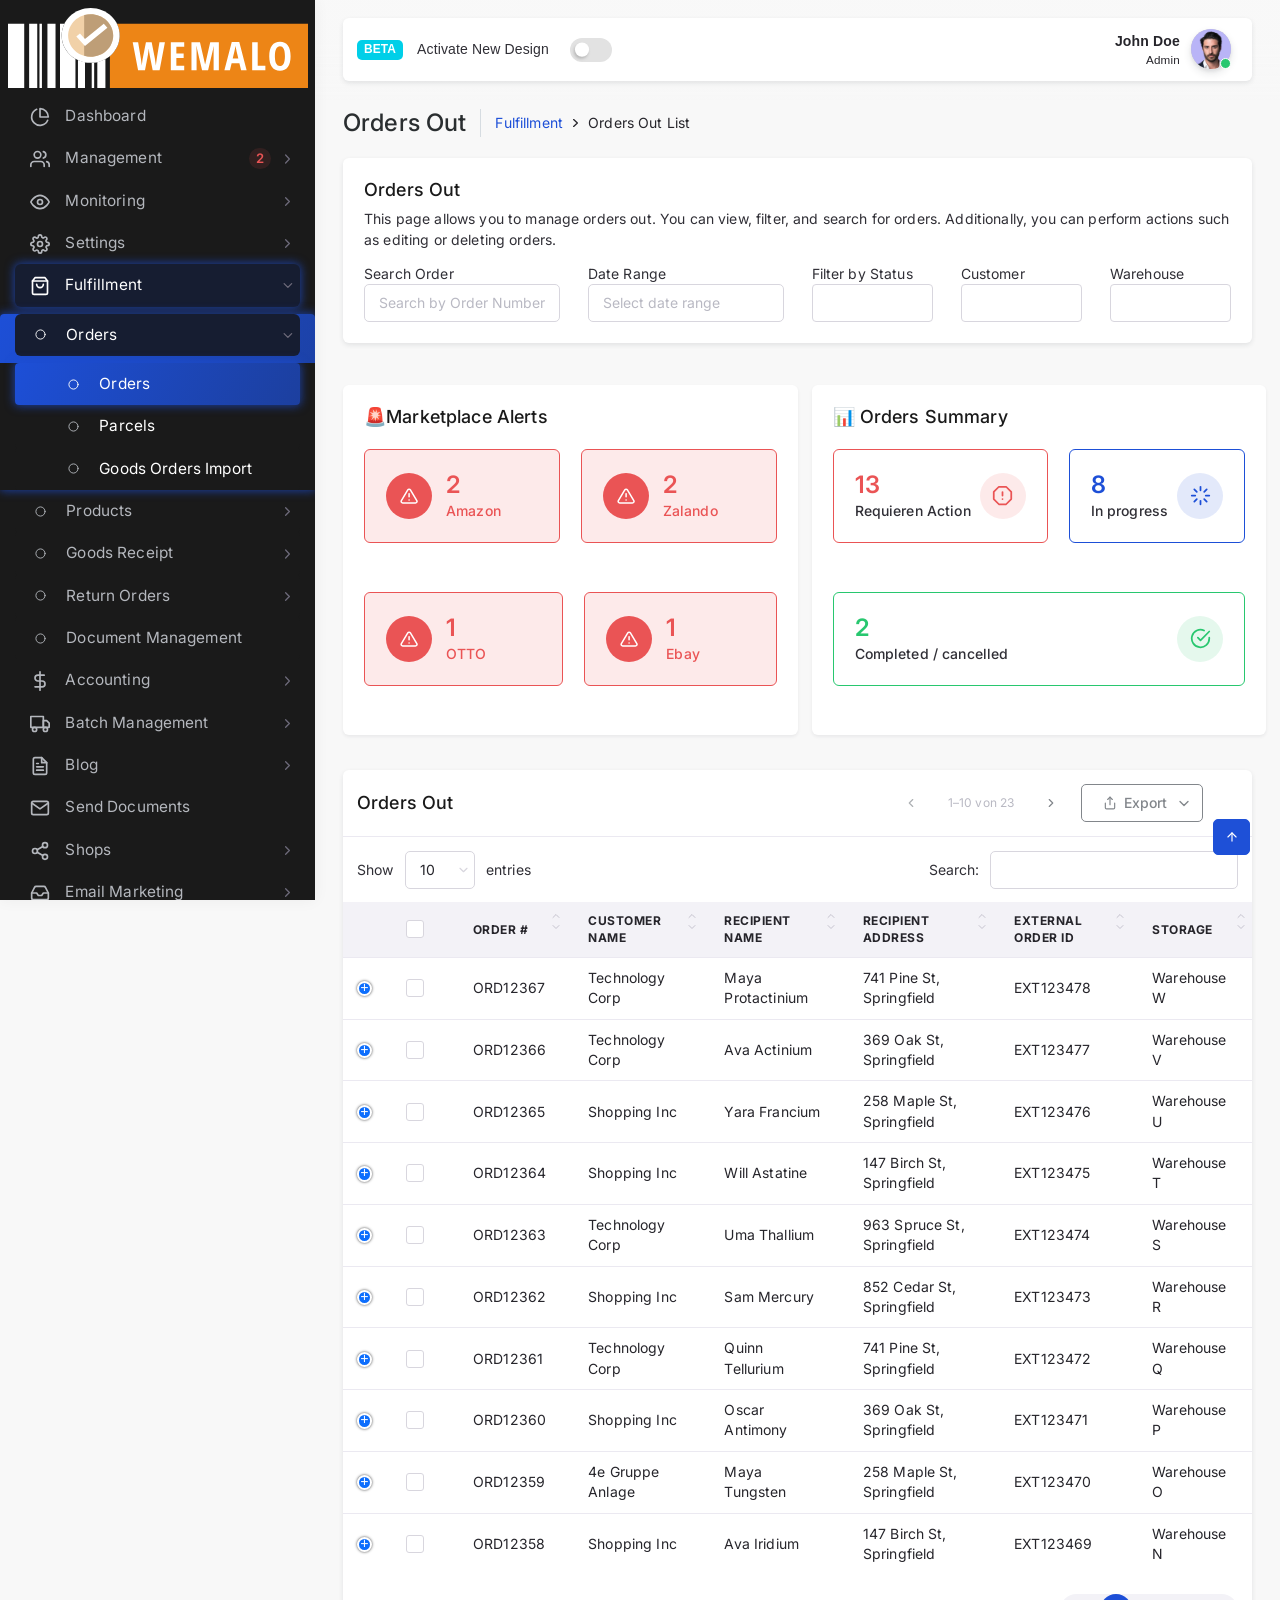
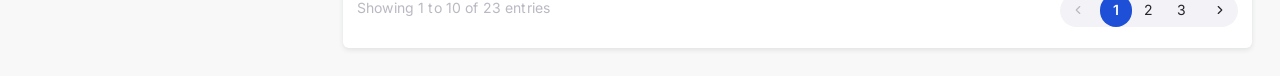
==== commit c4f3bde9: ""added link to investory page "" ====
--- a/starter-kit/ltr/vertical-menu-template-semi-dark/ordersAdmin.html
+++ b/starter-kit/ltr/vertical-menu-template-semi-dark/ordersAdmin.html
@@ -146,7 +146,7 @@
                                     <a class="d-flex align-items-center" href="../../../starter-kit/ltr/vertical-menu-template-semi-dark/products/products-list-Admin.html"><i data-feather="circle"></i><span class="menu-item text-truncate" data-i18n="Product List">Product List</span></a>
                                 </li>
                                 <li>
-                                    <a class="d-flex align-items-center" href="#"><i data-feather="circle"></i><span class="menu-item text-truncate" data-i18n="Inventory List">Inventory list</span></a>
+                                    <a class="d-flex align-items-center" href="../../../../starter-kit/ltr/vertical-menu-template-semi-dark/products/inventroy-list-Admin.html"><i data-feather="circle"></i><span class="menu-item text-truncate" data-i18n="Inventory List">Inventory list</span></a>
                                 </li>
                                 <li>
                                     <a class="d-flex align-items-center" href="#"><i data-feather="circle"></i><span class="menu-item text-truncate" data-i18n="GeoData Import">GeoData Import</span></a>
--- a/assets/css/style.css
+++ b/assets/css/style.css
@@ -274,4 +274,57 @@
     background-color: #1d4fd7 !important;
     border-color: transparent;
     color: #fff;
-}+}
+
+/* Estilos para las tarjetas de inventario interactivas */
+.inventory-card {
+    cursor: pointer;
+    transition: all 0.3s ease;
+    border: 2px solid transparent;
+}
+
+.inventory-card:hover {
+    transform: translateY(-2px);
+    box-shadow: 0 4px 8px rgba(0,0,0,0.1);
+}
+
+.inventory-card.card-active {
+    border-color: #6780f0 !important;
+    box-shadow: 0 4px 12px rgba(115, 103, 240, 0.2);
+}
+
+/* status cards */
+.card-statistic .avatar {
+    transition: all 0.3s ease;
+}
+
+.inventory-card:hover .avatar {
+    transform: scale(1.1);
+}
+
+/* Visual indicator acative */
+.filter-indicator {
+    position: absolute;
+    top: 10px;
+    right: 10px;
+    width: 8px;
+    height: 8px;
+    border-radius: 50%;
+    background-color: #535357;
+    opacity: 0;
+    transition: opacity 0.3s ease;
+}
+
+.card-active .filter-indicator {
+    opacity: 1;
+}
+
+/* Galería de Imágenes */
+.main-image-container { border: 1px solid #EBE9F1; aspect-ratio: 1 / 1; }
+.thumbnail-container { display: grid; grid-template-columns: repeat(auto-fill, minmax(70px, 1fr)); gap: 0.5rem; }
+.thumbnail-container img { width: 100%; aspect-ratio: 1 / 1; object-fit: cover; border-radius: 0.357rem; border: 2px solid transparent; cursor: pointer; transition: border-color 0.2s; }
+.thumbnail-container img.active { border-color: #7367F0; }
+.thumbnail-container img:hover { border-color: #D6DCE1; }
+.stock-warning { font-weight: 500; display: flex; align-items: center; gap: 0.5rem; }
+.stock-warning.low-stock { color: #FF9F43; }
+.stock-warning.out-of-stock { color: #EA5455; }
